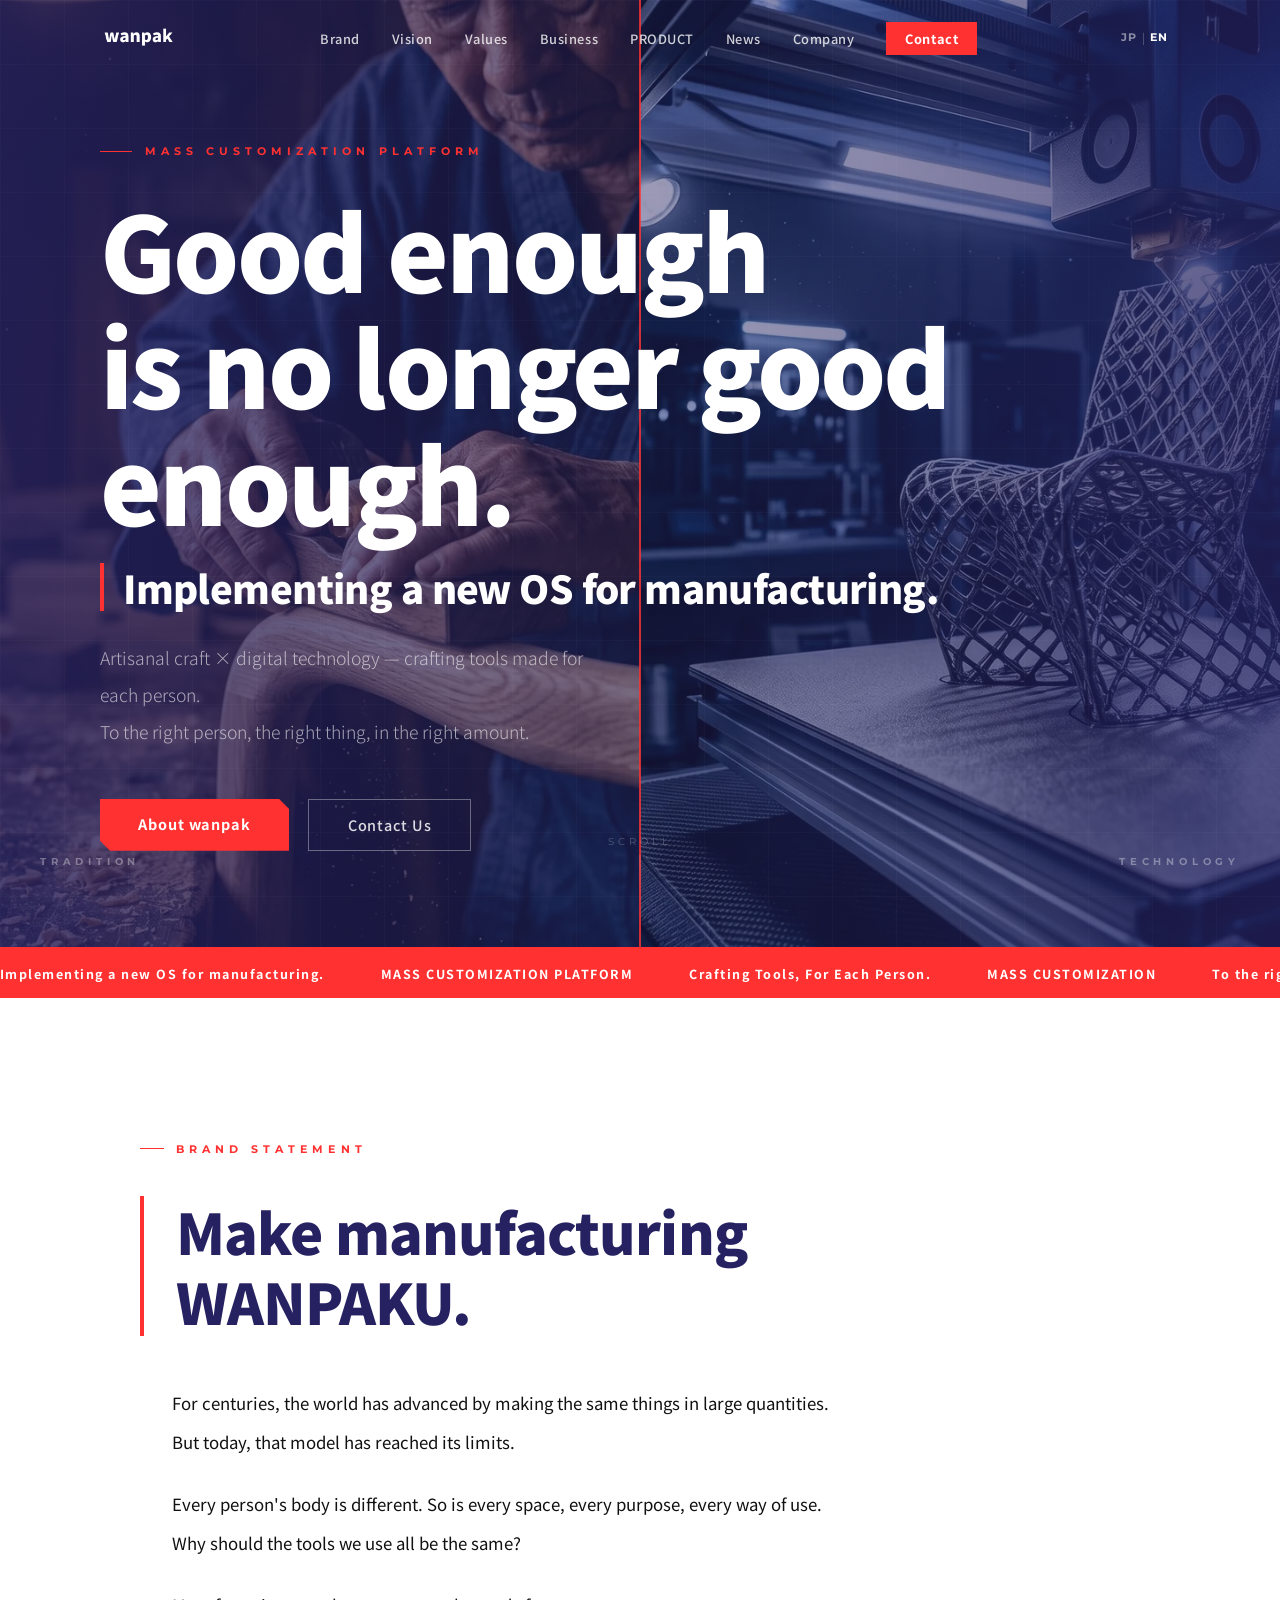
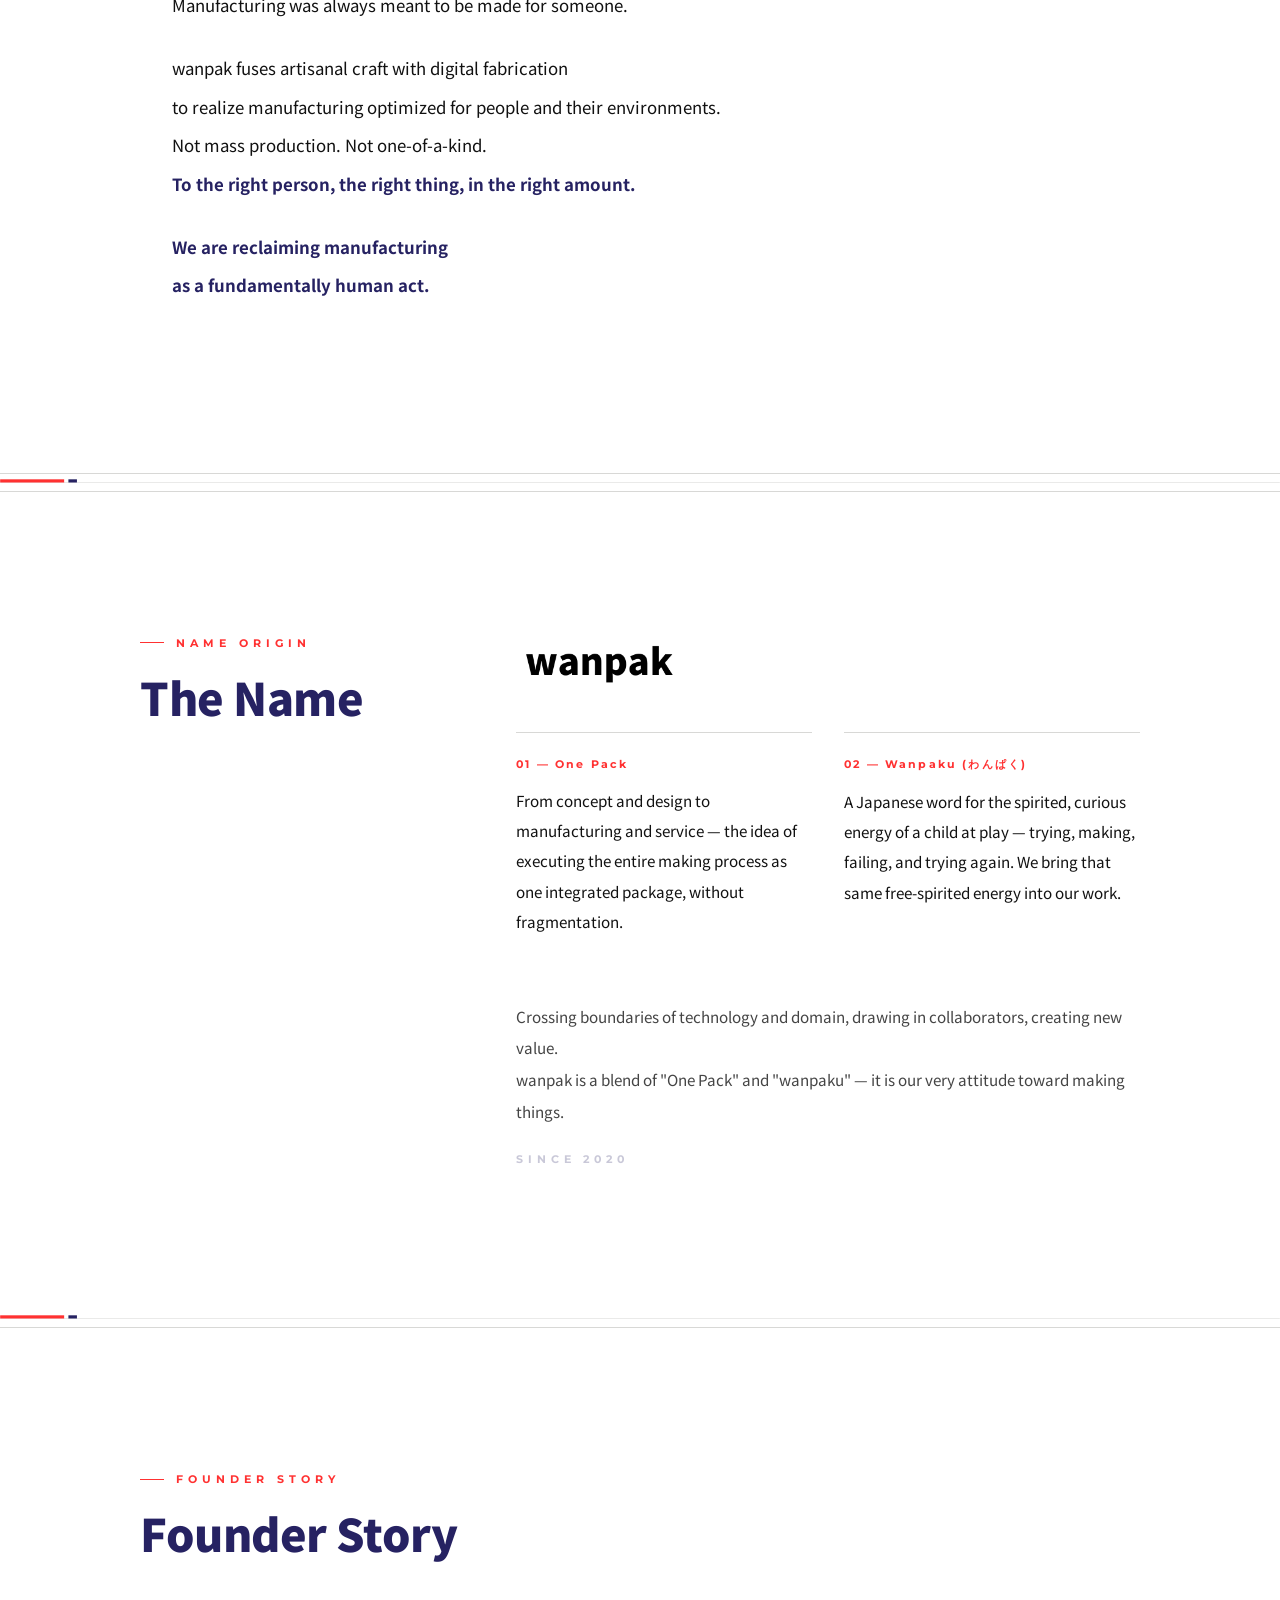
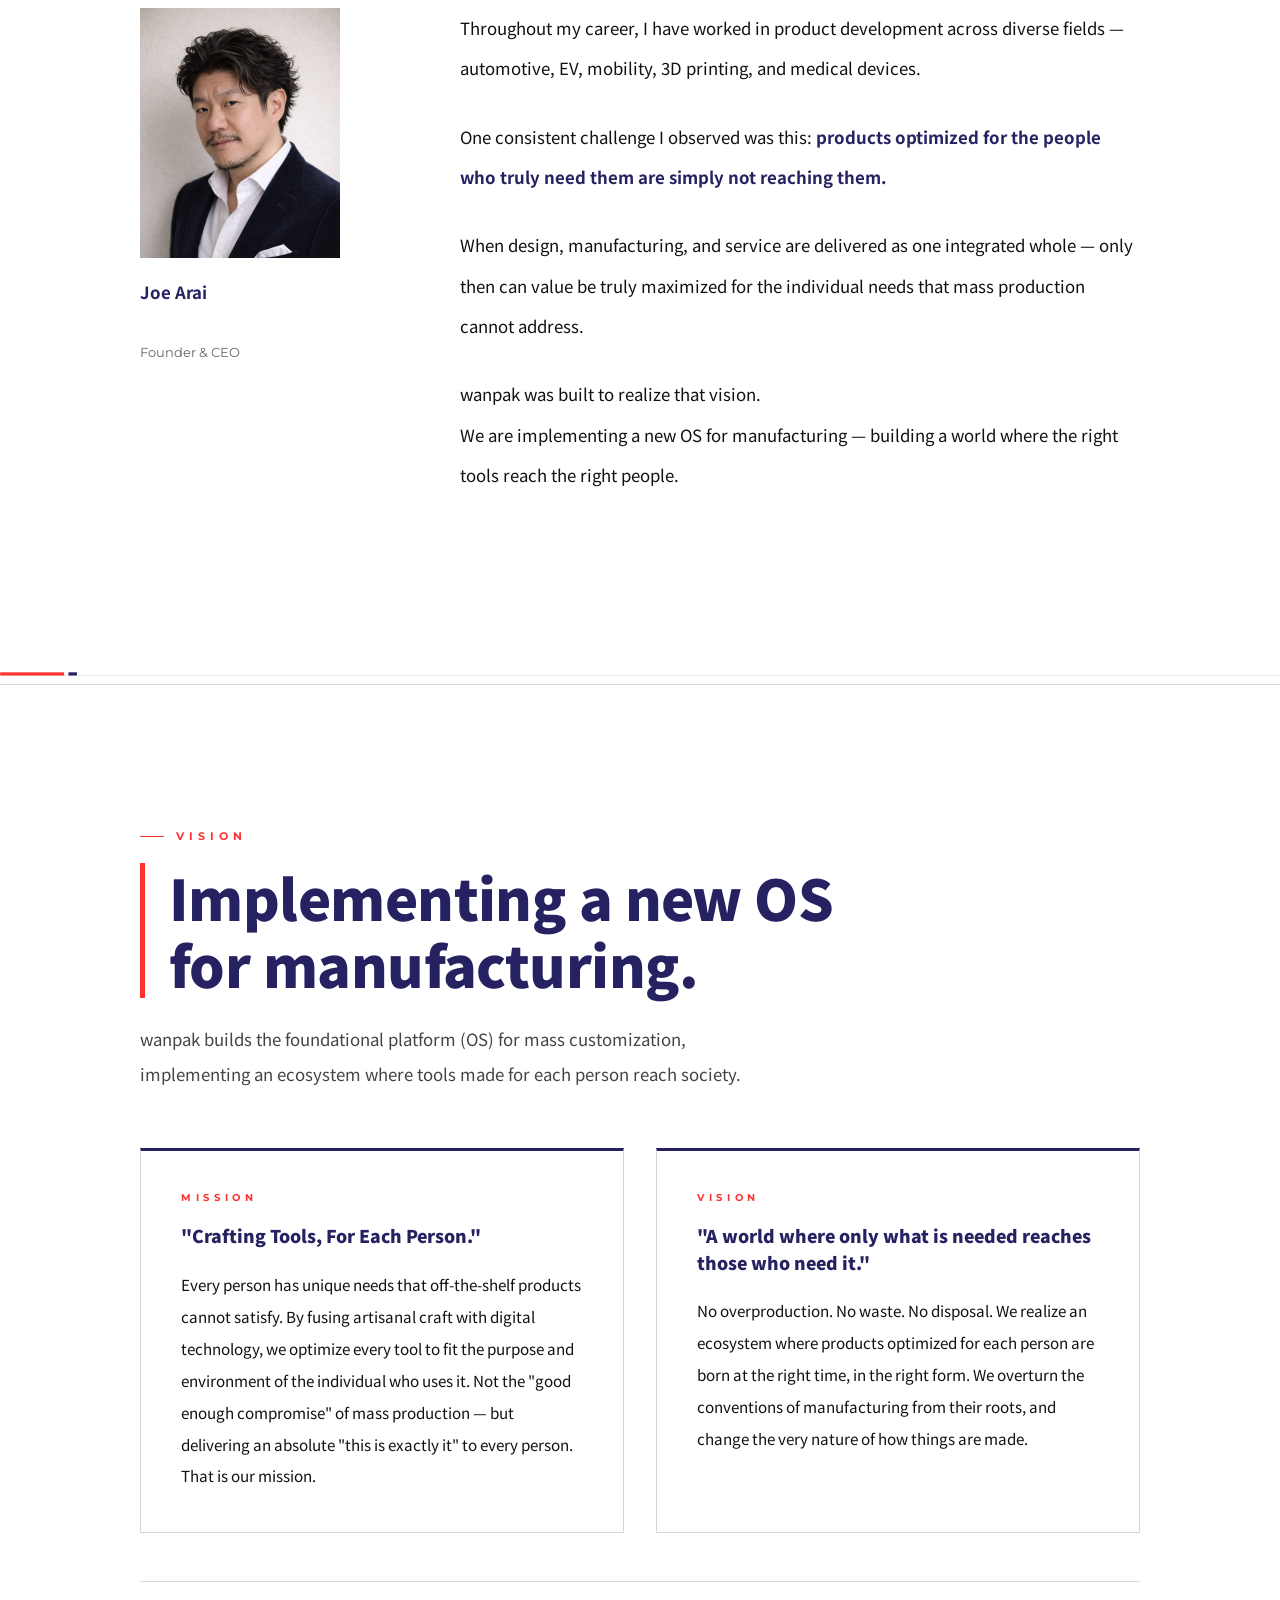
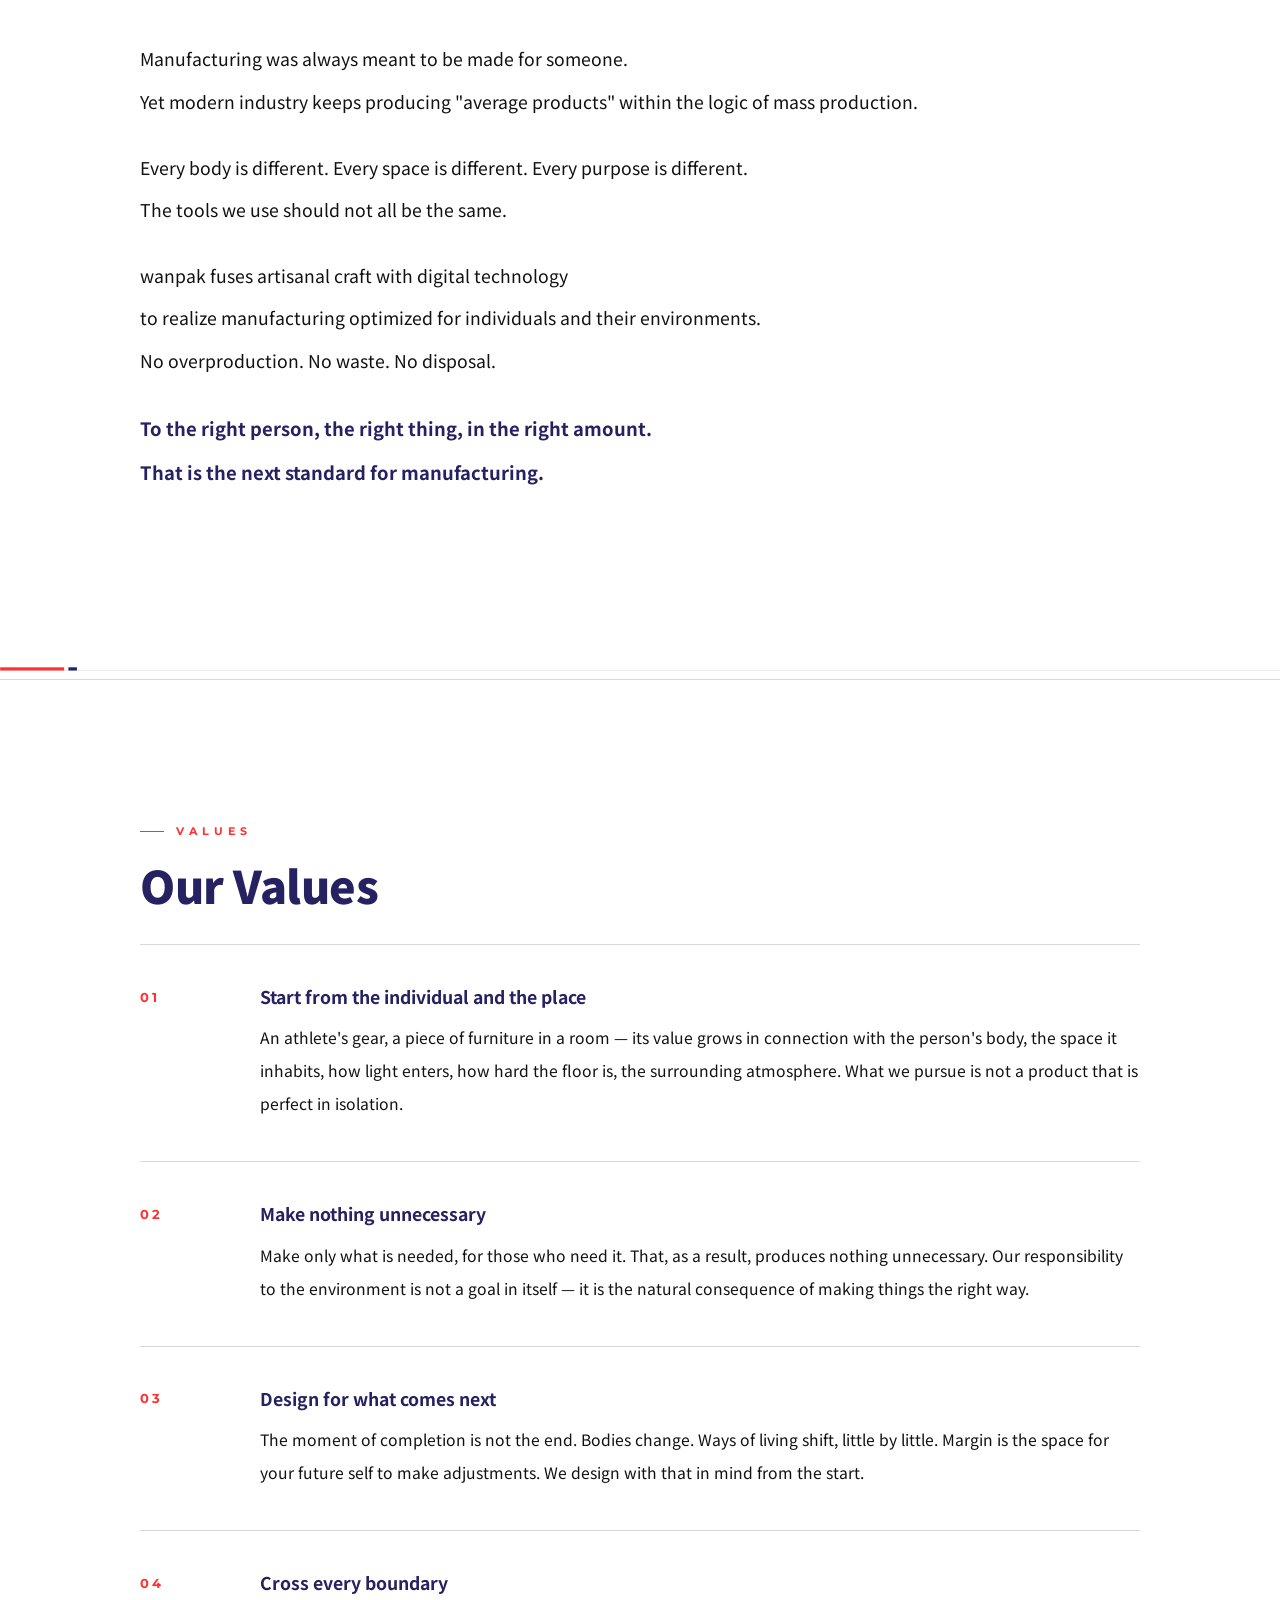
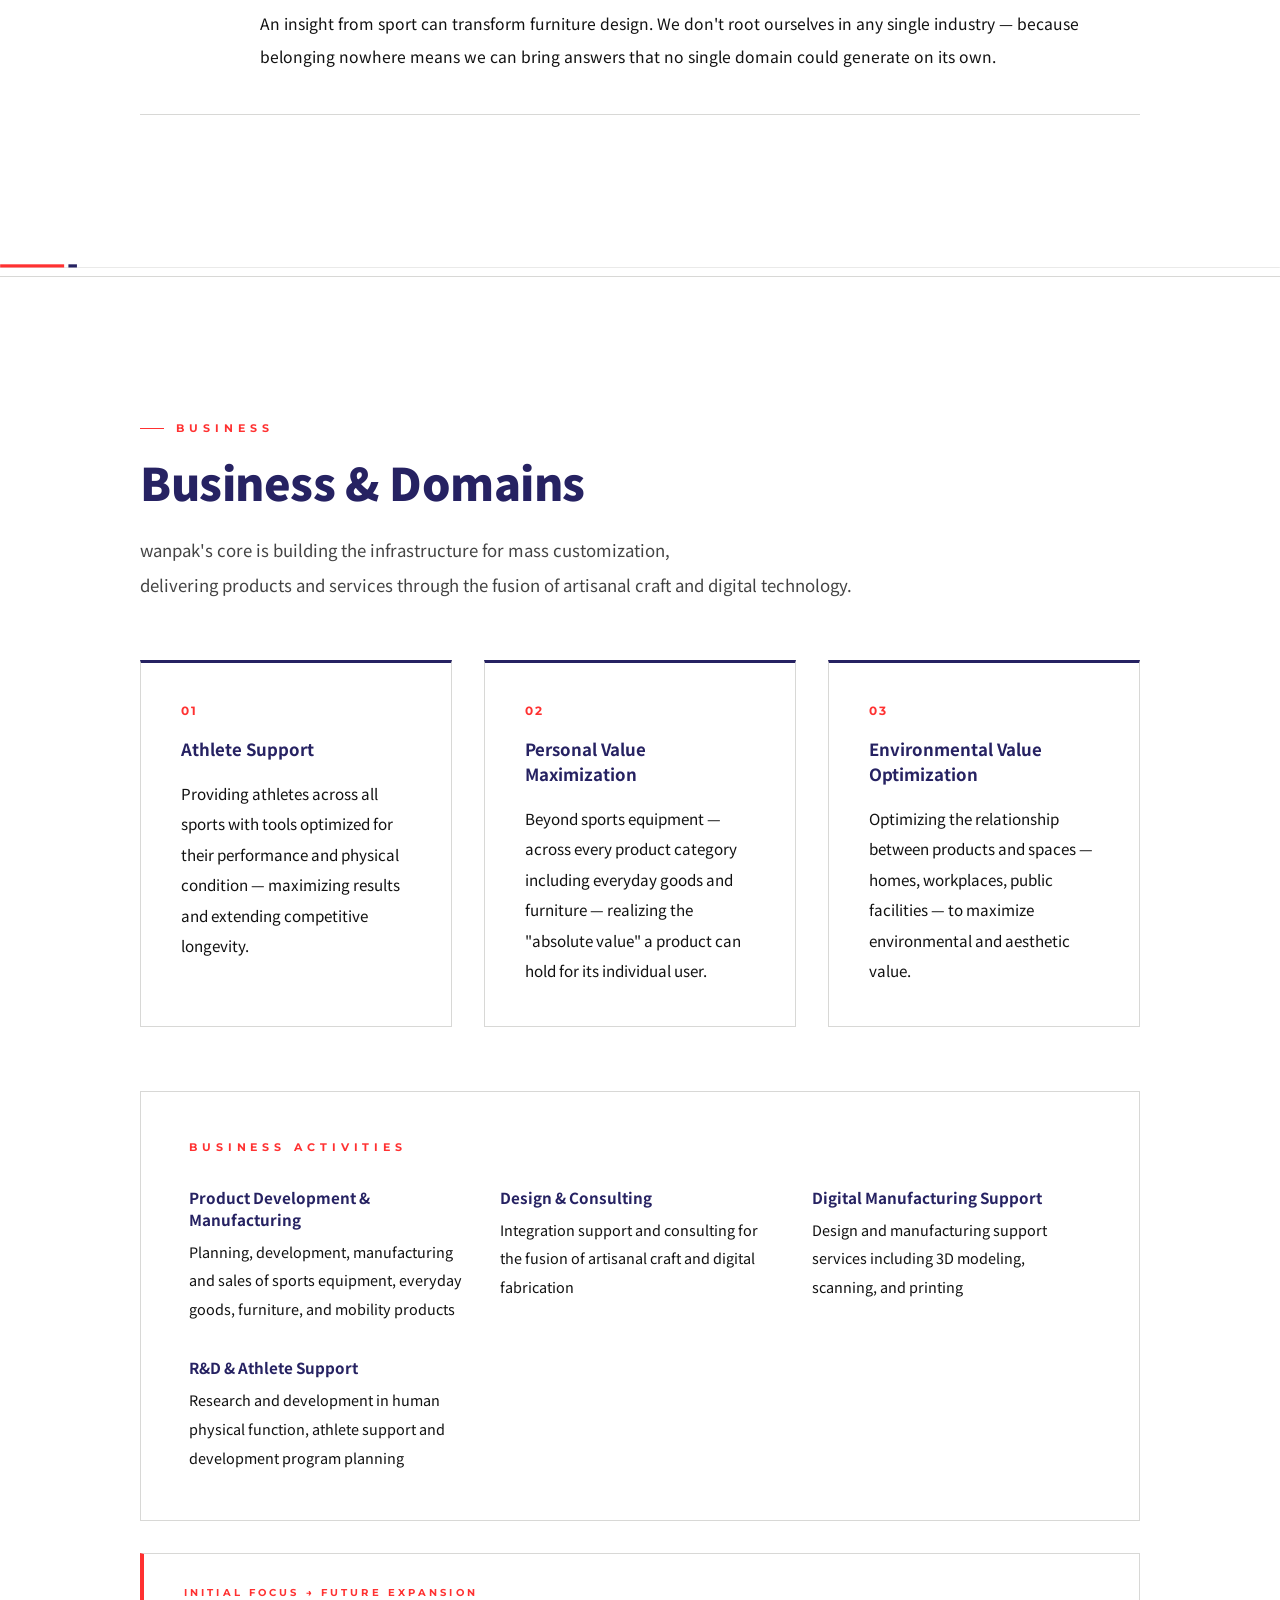
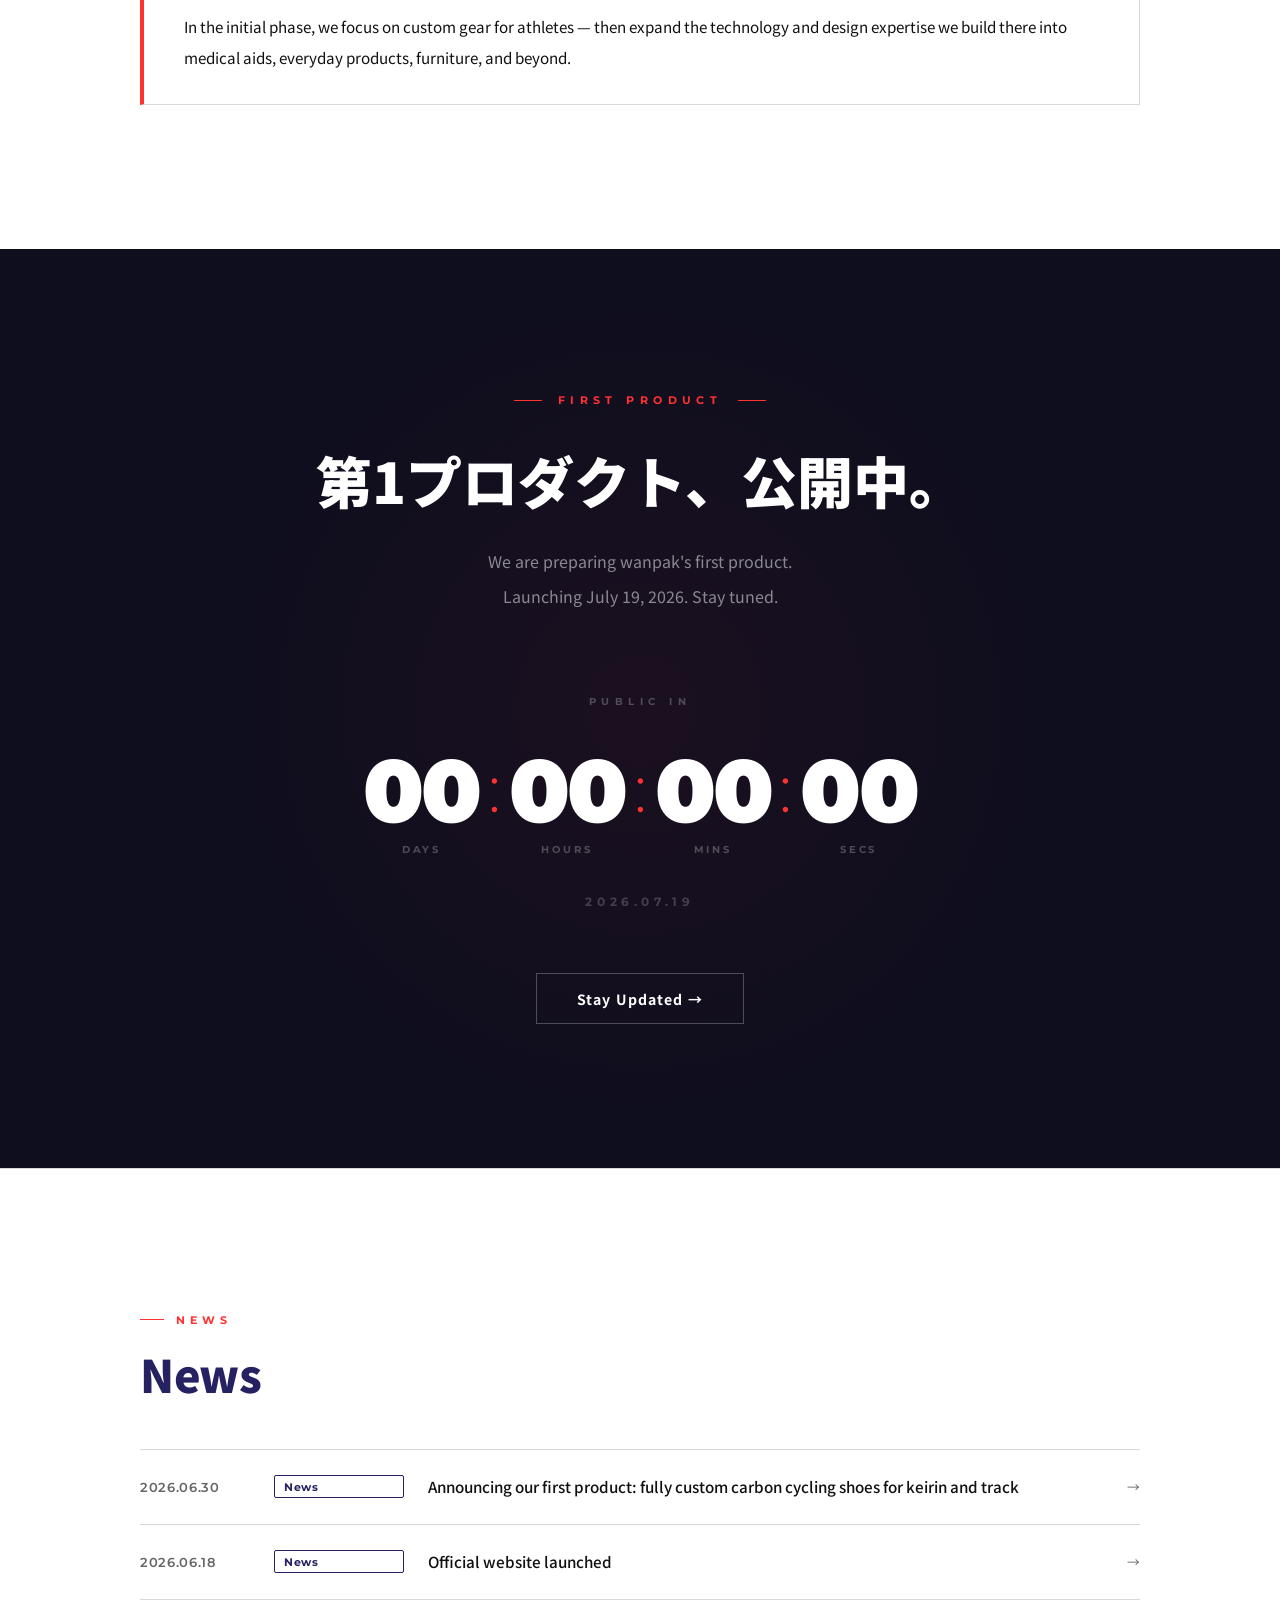
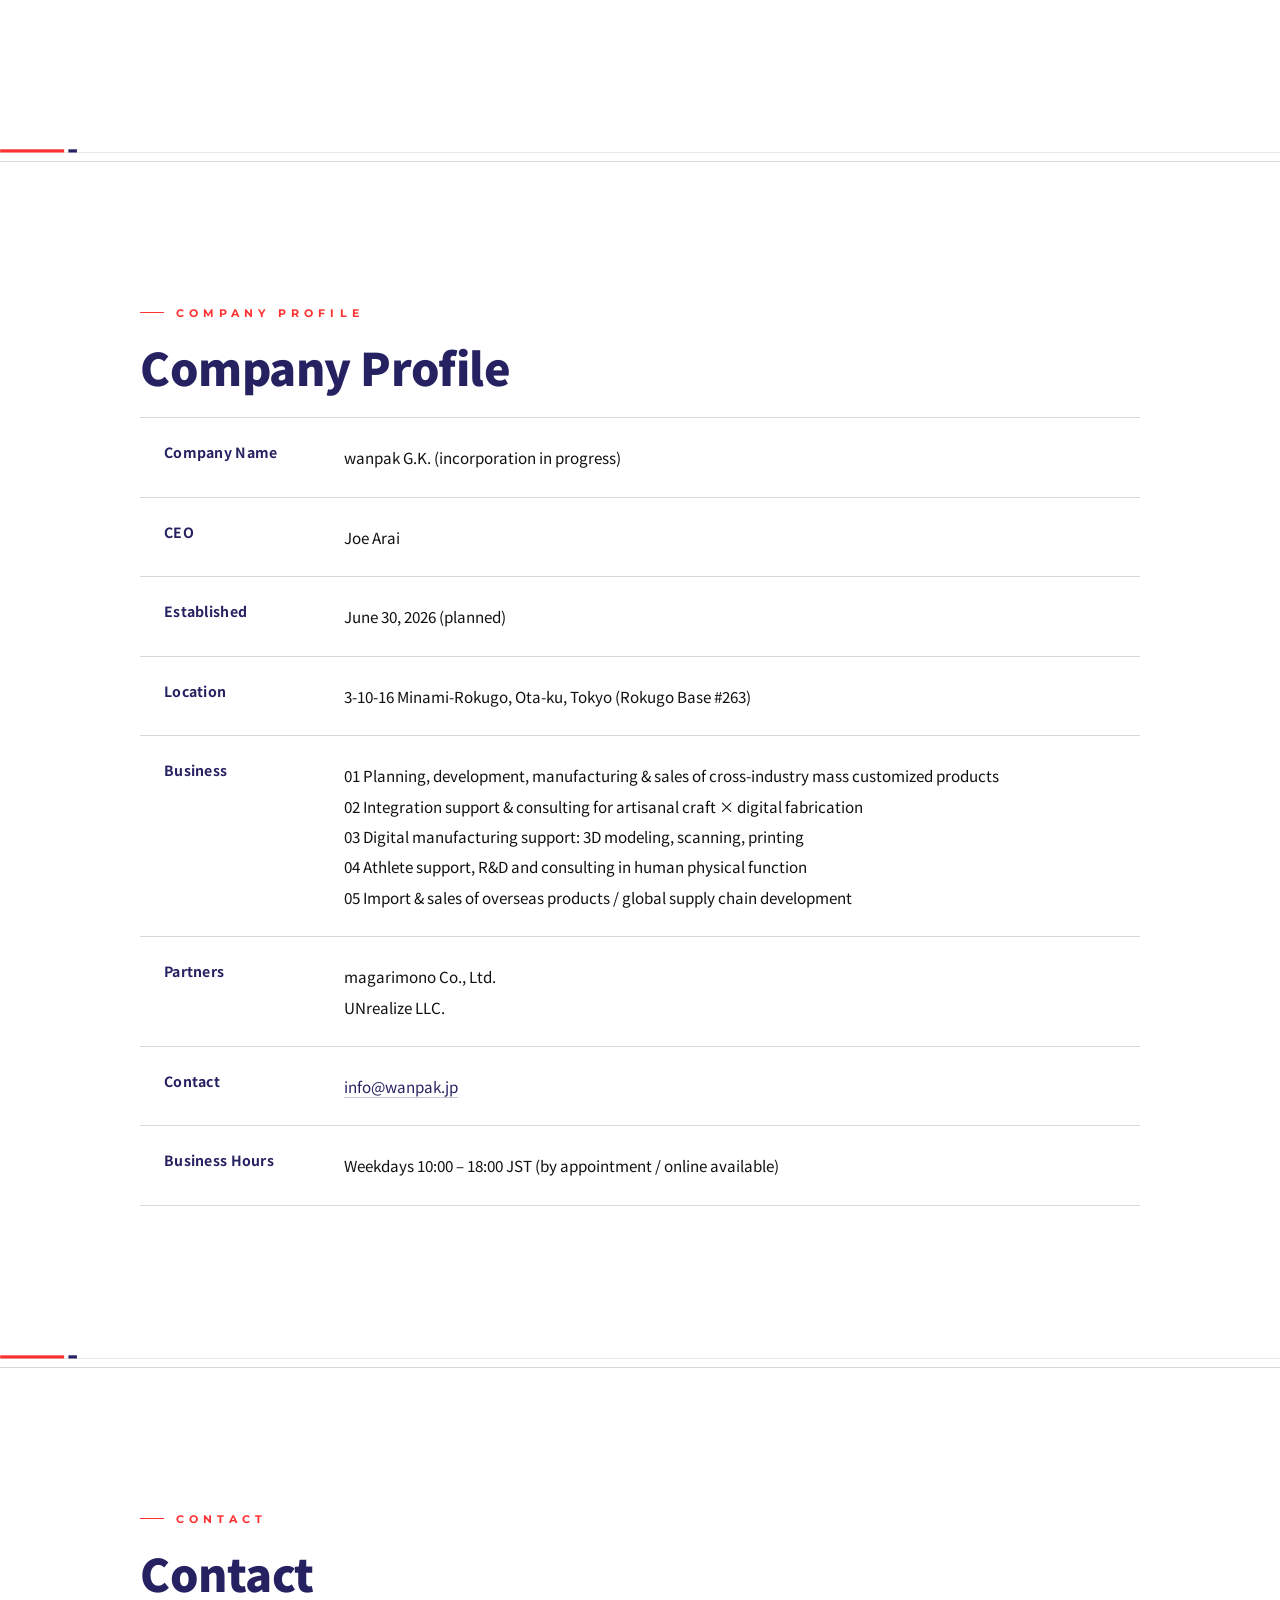
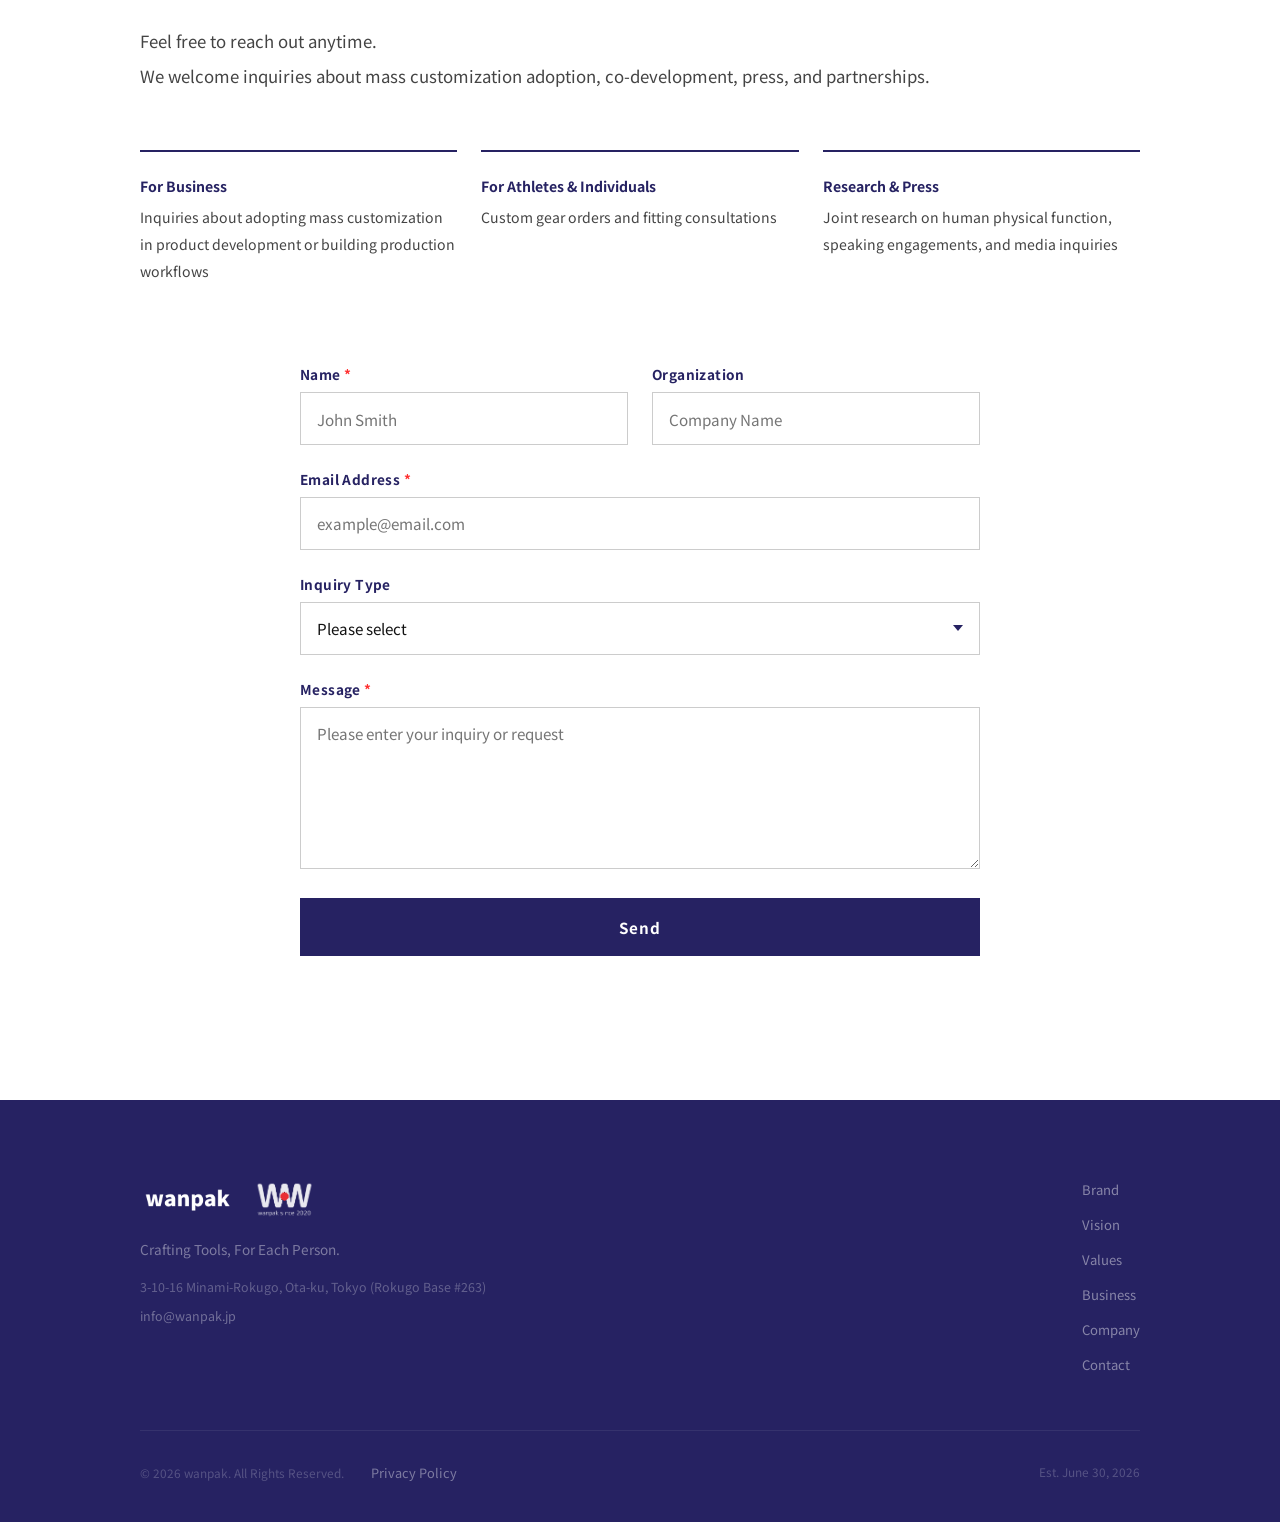
==== en/index.html @ 147a8af4 "noindex を index/en から再度除去（B案: 一時非表示で隠したままGoogleにクリーン版を再クロール・再キャッシュさせる / privacy・koukokuは維持） Co-Autho" ====
<!DOCTYPE html>
<html lang="en">
<head>
  <meta charset="UTF-8">
  <meta name="viewport" content="width=device-width, initial-scale=1.0">
  <title>wanpak | Crafting Tools, For Each Person.</title>
  <meta name="description" content="wanpak is a mass customization platform that creates tools made for each individual person. Artisanal craft × digital technology. Launching June 2026.">
  <link rel="canonical" href="https://wanpak.jp/en/">
  <link rel="alternate" hreflang="ja" href="https://wanpak.jp/">
  <link rel="alternate" hreflang="en" href="https://wanpak.jp/en/">
  <link rel="alternate" hreflang="x-default" href="https://wanpak.jp/">
  <meta property="og:title" content="wanpak | Crafting Tools, For Each Person.">
  <meta property="og:description" content="Good enough is no longer good enough. wanpak delivers tools optimized for each individual through mass customization.">
  <meta property="og:type" content="website">
  <meta property="og:url" content="https://wanpak.jp/en/">
  <meta property="og:image" content="https://wanpak.jp/hero_craftsman.png">
  <meta property="og:image:width" content="1200">
  <meta property="og:image:height" content="630">
  <meta name="twitter:card" content="summary_large_image">
  <meta name="twitter:image" content="https://wanpak.jp/hero_craftsman.png">
  <link rel="icon" type="image/png" href="../logo-icon.png">
  <link rel="preconnect" href="https://fonts.googleapis.com">
  <link rel="preconnect" href="https://fonts.gstatic.com" crossorigin>
  <link href="https://fonts.googleapis.com/css2?family=Noto+Sans+JP:wght@300;400;500;700;900&family=Montserrat:wght@300;400;600;700;900&display=swap" rel="stylesheet">
  <link rel="stylesheet" href="../style.css">
  <!-- Google tag (gtag.js) -->
  <script async src="https://www.googletagmanager.com/gtag/js?id=G-YX34YKVZKK"></script>
  <script>
    window.dataLayer = window.dataLayer || [];
    function gtag(){dataLayer.push(arguments);}
    gtag('js', new Date());
    gtag('config', 'G-YX34YKVZKK');
  </script>
</head>
<body>

  <!-- ===== NAVIGATION ===== -->
  <nav id="navbar">
    <div class="nav-container">
      <a href="#hero" class="logo">
        <img src="../logo-white.png" alt="wanpak" class="logo-img" onerror="this.style.display='none';this.nextElementSibling.style.display='inline'">
        <span class="logo-fallback">wanpak<span class="logo-dot"></span></span>
      </a>
      <ul class="nav-links" id="navLinks">
        <li><a href="#brand">Brand</a></li>
        <li><a href="#vision">Vision</a></li>
        <li><a href="#values">Values</a></li>
        <li><a href="#business">Business</a></li>
        <li><a href="#teaser">PRODUCT</a></li>
        <li><a href="#news">News</a></li>
        <li><a href="#company">Company</a></li>
        <li><a href="#contact" class="nav-cta">Contact</a></li>
      </ul>
      <div class="lang-switch">
        <a href="../index.html" class="lang-btn">JP</a>
        <span class="lang-sep">|</span>
        <span class="lang-btn lang-active">EN</span>
      </div>
      <button class="hamburger" id="hamburger" aria-label="Open menu">
        <span></span><span></span><span></span>
      </button>
    </div>
  </nav>

  <!-- ===== HERO ===== -->
  <section id="hero">
    <!-- Split image background -->
    <div class="hero-split">
      <div class="hero-panel hero-panel--left">
        <picture><source srcset="../hero_craftsman.webp" type="image/webp"><img src="../hero_craftsman.png" alt="Artisanal Craft" class="hero-panel-img" fetchpriority="high"></picture>
        <div class="hero-panel-overlay"></div>
        <span class="hero-panel-label">TRADITION</span>
      </div>
      <div class="hero-divider-line"></div>
      <div class="hero-panel hero-panel--right">
        <picture><source srcset="../hero_3dprint.webp" type="image/webp"><img src="../hero_3dprint.png" alt="Digital Technology" class="hero-panel-img" fetchpriority="high"></picture>
        <div class="hero-panel-overlay"></div>
        <span class="hero-panel-label">TECHNOLOGY</span>
      </div>
    </div>
    <div class="hero-grid-bg"></div>
    <div class="hero-content">
      <p class="hero-eyebrow">MASS CUSTOMIZATION PLATFORM</p>
      <h1 class="hero-title">
        Good enough<br>is no longer good enough.
      </h1>
      <p class="hero-os">Implementing a new OS for manufacturing.</p>
      <p class="hero-sub">
        Artisanal craft × digital technology — crafting tools made for each person.<br>
        To the right person, the right thing, in the right amount.
      </p>
      <div class="hero-actions">
        <a href="#brand" class="btn-red">About wanpak</a>
        <a href="#contact" class="btn-ghost">Contact Us</a>
      </div>
    </div>
    <div class="scroll-hint">
      <span>SCROLL</span>
      <div class="scroll-line"></div>
    </div>
  </section>

  <!-- ===== MARQUEE ===== -->
  <div class="marquee-bar">
    <div class="marquee-inner">
      <span>Implementing a new OS for manufacturing.</span>
      <span>MASS CUSTOMIZATION PLATFORM</span>
      <span>Crafting Tools, For Each Person.</span>
      <span>MASS CUSTOMIZATION</span>
      <span>To the right person, the right thing, in the right amount.</span>
      <span>MASS CUSTOMIZATION PLATFORM</span>
      <span>Implementing a new OS for manufacturing.</span>
      <span>MASS CUSTOMIZATION</span>
    </div>
  </div>

  <!-- ===== BRAND STATEMENT ===== -->
  <section id="brand" class="brand-statement">
    <div class="container">
      <div class="bs-wrap">
        <div class="bs-label">BRAND STATEMENT</div>
        <blockquote class="bs-quote">
          Make manufacturing<br>WANPAKU.
        </blockquote>
        <div class="bs-body">
          <p>
            For centuries, the world has advanced by making the same things in large quantities.<br>
            But today, that model has reached its limits.
          </p>
          <p>
            Every person's body is different. So is every space, every purpose, every way of use.<br>
            Why should the tools we use all be the same?
          </p>
          <p>
            Manufacturing was always meant to be made for someone.
          </p>
          <p>
            wanpak fuses artisanal craft with digital fabrication<br>
            to realize manufacturing optimized for people and their environments.<br>
            Not mass production. Not one-of-a-kind.<br>
            <strong>To the right person, the right thing, in the right amount.</strong>
          </p>
          <p class="bs-closing">
            We are reclaiming manufacturing<br>
            as a fundamentally human act.
          </p>
        </div>
      </div>
    </div>
  </section>
  <img src="../divider.svg" class="section-divider" aria-hidden="true">

  <!-- ===== NAME ORIGIN ===== -->
  <section id="name-origin" class="name-section">
    <div class="container">
      <div class="name-wrap">
        <div class="name-left">
          <div class="section-label">NAME ORIGIN</div>
          <h2 class="section-title">The Name</h2>
        </div>
        <div class="name-right reveal">
          <div class="name-logo-wrap">
            <img src="../logo-text.png" alt="wanpak" class="name-logo-img"
              onerror="this.style.display='none';this.nextElementSibling.style.display='block'">
            <span class="name-logo-fallback">wanpak</span>
          </div>
          <div class="name-meanings">
            <div class="name-meaning">
              <div class="name-meaning-tag">01 — One Pack</div>
              <p>From concept and design to manufacturing and service — the idea of executing the entire making process as one integrated package, without fragmentation.</p>
            </div>
            <div class="name-meaning">
              <div class="name-meaning-tag">02 — Wanpaku (わんぱく)</div>
              <p>A Japanese word for the spirited, curious energy of a child at play — trying, making, failing, and trying again. We bring that same free-spirited energy into our work.</p>
            </div>
          </div>
          <p class="name-closing">
            Crossing boundaries of technology and domain, drawing in collaborators, creating new value.<br>
            wanpak is a blend of "One Pack" and "wanpaku" — it is our very attitude toward making things.
          </p>
          <div class="name-since">SINCE 2020</div>
        </div>
      </div>
    </div>
  </section>
  <img src="../divider.svg" class="section-divider" aria-hidden="true">

  <!-- ===== FOUNDER STORY ===== -->
  <section id="greeting" class="greeting-section">
    <div class="container">
      <div class="section-label">FOUNDER STORY</div>
      <h2 class="section-title">Founder Story</h2>
      <div class="greeting-wrap">
        <div class="greeting-portrait reveal">
          <div class="portrait-box">
            <picture><source srcset="../ceo-portrait.webp" type="image/webp"><img src="../ceo-portrait.png" alt="Joe Arai" class="portrait-img" loading="lazy"></picture>
          </div>
          <div class="portrait-caption">
            <strong>Joe Arai</strong><br>
            <span>Founder & CEO</span>
          </div>
        </div>
        <div class="greeting-text reveal">
          <p>
            Throughout my career, I have worked in product development across diverse fields —
            automotive, EV, mobility, 3D printing, and medical devices.
          </p>
          <p>
            One consistent challenge I observed was this: <strong>products optimized for the people who truly need them are simply not reaching them.</strong>
          </p>
          <p>
            When design, manufacturing, and service are delivered as one integrated whole —
            only then can value be truly maximized for the individual needs that mass production cannot address.
          </p>
          <p>
            wanpak was built to realize that vision.<br>
            We are implementing a new OS for manufacturing — building a world where the right tools reach the right people.
          </p>
        </div>
      </div>
    </div>
  </section>
  <img src="../divider.svg" class="section-divider" aria-hidden="true">

  <!-- ===== VISION ===== -->
  <section id="vision" class="vision-section">
    <div class="container">
      <div class="section-label">VISION</div>
      <h2 class="section-title vision-os-title">Implementing a new OS<br>for manufacturing.</h2>
      <p class="section-desc">
        wanpak builds the foundational platform (OS) for mass customization,<br>
        implementing an ecosystem where tools made for each person reach society.
      </p>

      <div class="mv-blocks">
        <div class="mv-block reveal">
          <div class="mv-tag">MISSION</div>
          <h3 class="mv-headline">"Crafting Tools, For Each Person."</h3>
          <p class="mv-body">
            Every person has unique needs that off-the-shelf products cannot satisfy.
            By fusing artisanal craft with digital technology, we optimize every tool to fit the purpose and environment of the individual who uses it.
            Not the "good enough compromise" of mass production — but delivering an absolute "this is exactly it" to every person. That is our mission.
          </p>
        </div>
        <div class="mv-block reveal">
          <div class="mv-tag">VISION</div>
          <h3 class="mv-headline">"A world where only what is needed reaches those who need it."</h3>
          <p class="mv-body">
            No overproduction. No waste. No disposal. We realize an ecosystem where products optimized for each person are born at the right time, in the right form.
            We overturn the conventions of manufacturing from their roots, and change the very nature of how things are made.
          </p>
        </div>
      </div>

      <div class="vision-manifesto reveal">
        <p>
          Manufacturing was always meant to be made for someone.<br>
          Yet modern industry keeps producing "average products" within the logic of mass production.
        </p>
        <p>
          Every body is different. Every space is different. Every purpose is different.<br>
          The tools we use should not all be the same.
        </p>
        <p>
          wanpak fuses artisanal craft with digital technology<br>
          to realize manufacturing optimized for individuals and their environments.<br>
          No overproduction. No waste. No disposal.
        </p>
        <p class="manifesto-close">
          To the right person, the right thing, in the right amount.<br>
          That is the next standard for manufacturing.
        </p>
      </div>
    </div>
  </section>
  <img src="../divider.svg" class="section-divider" aria-hidden="true">

  <!-- ===== CORE VALUES ===== -->
  <section id="values" class="values-section">
    <div class="container">
      <div class="section-label">VALUES</div>
      <h2 class="section-title">Our Values</h2>
      <div class="values-list">
        <div class="value-item reveal">
          <div class="value-num">01</div>
          <div class="value-body">
            <h3>Start from the individual and the place</h3>
            <p>An athlete's gear, a piece of furniture in a room — its value grows in connection with the person's body, the space it inhabits, how light enters, how hard the floor is, the surrounding atmosphere. What we pursue is not a product that is perfect in isolation.</p>
          </div>
        </div>
        <div class="value-item reveal">
          <div class="value-num">02</div>
          <div class="value-body">
            <h3>Make nothing unnecessary</h3>
            <p>Make only what is needed, for those who need it. That, as a result, produces nothing unnecessary. Our responsibility to the environment is not a goal in itself — it is the natural consequence of making things the right way.</p>
          </div>
        </div>
        <div class="value-item reveal">
          <div class="value-num">03</div>
          <div class="value-body">
            <h3>Design for what comes next</h3>
            <p>The moment of completion is not the end. Bodies change. Ways of living shift, little by little. Margin is the space for your future self to make adjustments. We design with that in mind from the start.</p>
          </div>
        </div>
        <div class="value-item reveal">
          <div class="value-num">04</div>
          <div class="value-body">
            <h3>Cross every boundary</h3>
            <p>An insight from sport can transform furniture design. We don't root ourselves in any single industry — because belonging nowhere means we can bring answers that no single domain could generate on its own.</p>
          </div>
        </div>
      </div>
    </div>
  </section>
  <img src="../divider.svg" class="section-divider" aria-hidden="true">

  <!-- ===== BUSINESS ===== -->
  <section id="business" class="business-section">
    <div class="container">
      <div class="section-label">BUSINESS</div>
      <h2 class="section-title">Business &amp; Domains</h2>
      <p class="section-desc">
        wanpak's core is building the infrastructure for mass customization,<br>
        delivering products and services through the fusion of artisanal craft and digital technology.
      </p>

      <div class="biz-domains">
        <div class="biz-domain reveal">
          <div class="biz-domain-num">01</div>
          <h3>Athlete Support</h3>
          <p>Providing athletes across all sports with tools optimized for their performance and physical condition — maximizing results and extending competitive longevity.</p>
        </div>
        <div class="biz-domain reveal">
          <div class="biz-domain-num">02</div>
          <h3>Personal Value Maximization</h3>
          <p>Beyond sports equipment — across every product category including everyday goods and furniture — realizing the "absolute value" a product can hold for its individual user.</p>
        </div>
        <div class="biz-domain reveal">
          <div class="biz-domain-num">03</div>
          <h3>Environmental Value Optimization</h3>
          <p>Optimizing the relationship between products and spaces — homes, workplaces, public facilities — to maximize environmental and aesthetic value.</p>
        </div>
      </div>

      <div class="biz-activities reveal">
        <div class="biz-act-title">BUSINESS ACTIVITIES</div>
        <div class="biz-act-grid">
          <div class="biz-act-item">
            <h4>Product Development &amp; Manufacturing</h4>
            <p>Planning, development, manufacturing and sales of sports equipment, everyday goods, furniture, and mobility products</p>
          </div>
          <div class="biz-act-item">
            <h4>Design &amp; Consulting</h4>
            <p>Integration support and consulting for the fusion of artisanal craft and digital fabrication</p>
          </div>
          <div class="biz-act-item">
            <h4>Digital Manufacturing Support</h4>
            <p>Design and manufacturing support services including 3D modeling, scanning, and printing</p>
          </div>
          <div class="biz-act-item">
            <h4>R&amp;D &amp; Athlete Support</h4>
            <p>Research and development in human physical function, athlete support and development program planning</p>
          </div>
        </div>
      </div>

      <div class="biz-future reveal">
        <div class="biz-future-label">INITIAL FOCUS → FUTURE EXPANSION</div>
        <p>In the initial phase, we focus on custom gear for athletes — then expand the technology and design expertise we build there into medical aids, everyday products, furniture, and beyond.</p>
      </div>
    </div>
  </section>

  <!-- ===== FIRST PRODUCT TEASER ===== -->
  <section id="teaser">
    <div class="teaser-inner">
      <div class="teaser-eyebrow">FIRST PRODUCT</div>
      <h2 class="teaser-title">1st Product, coming soon.</h2>
      <p class="teaser-desc">
        We are preparing wanpak's first product.<br>
        Launching July 19, 2026. Stay tuned.
      </p>
      <div class="cd-wrap">
        <div class="cd-label-top">PUBLIC IN</div>
        <div class="countdown" id="countdown">
          <div class="cd-block">
            <span class="cd-num" id="cd-days">--</span>
            <span class="cd-unit">DAYS</span>
          </div>
          <div class="cd-colon">:</div>
          <div class="cd-block">
            <span class="cd-num" id="cd-hours">--</span>
            <span class="cd-unit">HOURS</span>
          </div>
          <div class="cd-colon">:</div>
          <div class="cd-block">
            <span class="cd-num" id="cd-mins">--</span>
            <span class="cd-unit">MINS</span>
          </div>
          <div class="cd-colon">:</div>
          <div class="cd-block">
            <span class="cd-num" id="cd-secs">--</span>
            <span class="cd-unit">SECS</span>
          </div>
        </div>
        <div class="cd-date">2026.07.19</div>
      </div>
      <button id="btn-subscribe" class="btn-teaser" type="button"
              data-open-text="Stay Updated →"
              data-close-text="Close ×"
              data-error-text="Please enter a valid email address">Stay Updated →</button>

      <!-- ===== INLINE SUBSCRIBE FORM ===== -->
      <div id="subscribe-form-wrap" class="subscribe-form-wrap" aria-hidden="true">
        <form id="subscribe-form" class="subscribe-form" novalidate>
          <div class="sf-group">
            <label for="sf-email">Email Address <span class="sf-req">*</span></label>
            <input type="email" id="sf-email" name="email" required
                   placeholder="example@email.com" autocomplete="email">
            <span class="sf-error" id="sf-email-error">Please enter a valid email address</span>
          </div>
          <div class="sf-row">
            <div class="sf-group">
              <label for="sf-name">Name <span class="sf-opt">optional</span></label>
              <input type="text" id="sf-name" name="name" placeholder="John Smith" autocomplete="name">
            </div>
            <div class="sf-group">
              <label for="sf-affil">Affiliation / Role <span class="sf-opt">optional</span></label>
              <input type="text" id="sf-affil" name="affiliation"
                     placeholder="e.g. Athlete, Industry, Media, etc.">
            </div>
          </div>
          <p class="sf-note">Your email will only be used to send you wanpak updates.</p>
          <div class="sf-actions">
            <button type="submit" class="btn-sf-submit">Subscribe</button>
            <button type="button" id="btn-subscribe-close" class="btn-sf-cancel">Cancel</button>
          </div>
        </form>
        <div id="subscribe-success" class="subscribe-success" hidden>
          <p>Thank you for subscribing.<br>We'll keep you updated.</p>
        </div>
      </div>

    </div>
  </section>

  <!-- ===== NEWS ===== -->
  <section id="news" class="news-section">
    <div class="container">
      <div class="section-label">NEWS</div>
      <h2 class="section-title">News</h2>

      <div class="news-list">
        <!-- News item template (copy this format when adding new items)
        <button class="news-item reveal" data-modal="news-XX">
          <time class="news-date">2026.06.30</time>
          <span class="news-tag">Press Release</span>
          <h3 class="news-title">Title goes here</h3>
          <span class="news-arrow">→</span>
        </button>
        -->
        <button class="news-item reveal" data-modal="news-02">
          <time class="news-date">2026.06.30</time>
          <span class="news-tag">News</span>
          <h3 class="news-title">Announcing our first product: fully custom carbon cycling shoes for keirin and track</h3>
          <span class="news-arrow">→</span>
        </button>
        <button class="news-item reveal" data-modal="news-01">
          <time class="news-date">2026.06.18</time>
          <span class="news-tag">News</span>
          <h3 class="news-title">Official website launched</h3>
          <span class="news-arrow">→</span>
        </button>
      </div>
    </div>
  </section>
  <img src="../divider.svg" class="section-divider" aria-hidden="true">

  <!-- ===== COMPANY PROFILE ===== -->
  <section id="company" class="company-section">
    <div class="container">
      <div class="section-label">COMPANY PROFILE</div>
      <h2 class="section-title">Company Profile</h2>
      <div class="company-wrap">
        <table class="company-table">
          <tbody>
            <tr>
              <th>Company Name</th>
              <td>wanpak G.K. (incorporation in progress)</td>
            </tr>
            <tr>
              <th>CEO</th>
              <td>Joe Arai</td>
            </tr>
            <tr>
              <th>Established</th>
              <td>June 30, 2026 (planned)</td>
            </tr>
            <tr>
              <th>Location</th>
              <td>3-10-16 Minami-Rokugo, Ota-ku, Tokyo (Rokugo Base #263)</td>
            </tr>
            <tr>
              <th>Business</th>
              <td>
                01 Planning, development, manufacturing &amp; sales of cross-industry mass customized products<br>
                02 Integration support &amp; consulting for artisanal craft × digital fabrication<br>
                03 Digital manufacturing support: 3D modeling, scanning, printing<br>
                04 Athlete support, R&amp;D and consulting in human physical function<br>
                05 Import &amp; sales of overseas products / global supply chain development
              </td>
            </tr>
            <tr>
              <th>Partners</th>
              <td>
                magarimono Co., Ltd.<br>
                UNrealize LLC.
              </td>
            </tr>
            <tr>
              <th>Contact</th>
              <td><a href="mailto:info@wanpak.jp">info@wanpak.jp</a></td>
            </tr>
            <tr>
              <th>Business Hours</th>
              <td>Weekdays 10:00 – 18:00 JST (by appointment / online available)</td>
            </tr>
          </tbody>
        </table>
      </div>
    </div>
  </section>
  <img src="../divider.svg" class="section-divider" aria-hidden="true">

  <!-- ===== CONTACT ===== -->
  <section id="contact" class="contact-section">
    <div class="container">
      <div class="section-label">CONTACT</div>
      <h2 class="section-title">Contact</h2>
      <p class="section-desc">
        Feel free to reach out anytime.<br>
        We welcome inquiries about mass customization adoption, co-development, press, and partnerships.
      </p>

      <div class="contact-menu reveal">
        <div class="contact-menu-item">
          <div class="contact-menu-title">For Business</div>
          <p>Inquiries about adopting mass customization in product development or building production workflows</p>
        </div>
        <div class="contact-menu-item">
          <div class="contact-menu-title">For Athletes &amp; Individuals</div>
          <p>Custom gear orders and fitting consultations</p>
        </div>
        <div class="contact-menu-item">
          <div class="contact-menu-title">Research &amp; Press</div>
          <p>Joint research on human physical function, speaking engagements, and media inquiries</p>
        </div>
      </div>

      <form class="contact-form" name="contact-en" method="POST" netlify netlify-honeypot="bot-field">
        <input type="hidden" name="form-name" value="contact-en">
        <p class="visually-hidden"><label>Bot field: <input name="bot-field"></label></p>
        <div class="form-row">
          <div class="form-group">
            <label for="name">Name <span class="req">*</span></label>
            <input type="text" id="name" name="name" required placeholder="John Smith">
          </div>
          <div class="form-group">
            <label for="org">Organization</label>
            <input type="text" id="org" name="organization" placeholder="Company Name">
          </div>
        </div>
        <div class="form-group">
          <label for="email">Email Address <span class="req">*</span></label>
          <input type="email" id="email" name="email" required placeholder="example@email.com">
        </div>
        <div class="form-group">
          <label for="inquiry">Inquiry Type</label>
          <select id="inquiry" name="inquiry">
            <option value="">Please select</option>
            <option value="product">About the product (request updates)</option>
            <option value="biz">Business solution inquiry</option>
            <option value="athlete">Athlete / individual inquiry</option>
            <option value="partnership">Partnership</option>
            <option value="press">Press / media</option>
            <option value="investment">Investment / capital alliance</option>
            <option value="other">Other</option>
          </select>
        </div>
        <div class="form-group">
          <label for="message">Message <span class="req">*</span></label>
          <textarea id="message" name="message" required placeholder="Please enter your inquiry or request" rows="6"></textarea>
        </div>
        <button type="submit" class="btn-submit">Send</button>
      </form>
    </div>
  </section>

  <!-- ===== NEWS MODAL ===== -->
  <div id="news-modal" class="news-modal" aria-hidden="true" role="dialog" aria-modal="true">
    <div class="news-modal-overlay"></div>
    <div class="news-modal-inner">
      <button class="news-modal-close" aria-label="Close">×</button>
      <div class="news-modal-content"></div>
    </div>
  </div>

  <!-- ===== NEWS ARTICLE TEMPLATES ===== -->
  <template id="news-02">
    <div class="nmt-tag">News</div>
    <time class="nmt-date">June 30, 2026</time>
    <h2 class="nmt-title">Announcing our first product: fully custom carbon cycling shoes for keirin and track</h2>
    <div class="nmt-body">
      <p>wanpak is proud to announce the development of its first product: <strong>fully custom carbon cycling shoes for keirin and track competition.</strong></p>
      <p>We are building shoes that are not adjusted to fit you — they are designed from the ground up around you. Using precise measurements of your foot and a range of individual data, we tailor both fit and stiffness feel for each individual athlete. Your body's measurements determine everything about your shoes.</p>
      <p>The fusion of deep craftsmanship knowledge and digital fabrication technology allows us to deliver the performance that Japan's top athletes demand on the competition floor.</p>
      <p><strong>Timeline</strong><br>Beginning in 2027, we will provide prototype shoes to top keirin and track athletes for evaluation. Full-scale production and orders are scheduled to begin in 2028.</p>
      <p>To receive updates, please subscribe via the "Stay Updated" button on this page.</p>
    </div>
  </template>

  <template id="news-01">
    <div class="nmt-tag">News</div>
    <time class="nmt-date">June 18, 2026</time>
    <h2 class="nmt-title">Official website launched</h2>
    <div class="nmt-body">
      <p>wanpak (pre-incorporation) has officially launched its website at <strong>wanpak.jp</strong>.</p>
      <p>With the mission to "create a world without off-the-shelf limitations," wanpak delivers mass customization for every individual — combining artisanal craft with digital technology to create tools perfectly optimized for each person's body, purpose, and environment.</p>
      <p>We are currently developing our first product, with full details to be announced at our official company launch on June 30, 2026.</p>
      <p>To receive updates, please subscribe via the "Stay Updated" button on this page. We look forward to staying in touch.</p>
    </div>
  </template>

  <!-- ===== FOOTER ===== -->
  <footer>
    <div class="container">
      <div class="footer-top">
        <div class="footer-brand">
          <div class="footer-logo-row">
            <img src="../logo-white.png" alt="wanpak" class="footer-logo-text">
            <img src="../logo-icon-white.png" alt="wanpak icon" class="footer-logo-icon">
          </div>
          <p class="footer-tagline">Crafting Tools, For Each Person.</p>
          <p class="footer-address">3-10-16 Minami-Rokugo, Ota-ku, Tokyo (Rokugo Base #263)</p>
          <a href="mailto:info@wanpak.jp" class="footer-mail">info@wanpak.jp</a>
        </div>
        <nav class="footer-nav">
          <a href="#brand">Brand</a>
          <a href="#vision">Vision</a>
          <a href="#values">Values</a>
          <a href="#business">Business</a>
          <a href="#company">Company</a>
          <a href="#contact">Contact</a>
        </nav>
      </div>
      <div class="footer-bottom">
        <p>© 2026 wanpak. All Rights Reserved. <a href="../privacy.html" style="color:rgba(255,255,255,0.4);margin-left:1.5rem;font-size:0.8rem;">Privacy Policy</a></p>
        <p>Est. June 30, 2026</p>
      </div>
    </div>
  </footer>

  <script src="../script.js"></script>
</body>
</html>
---- style.css ----
/* ============================================================
   wanpak OFFICIAL WEBSITE — style.css v3
   Colors: Navy #262262 | Red #ff3131 | White #ffffff
   Rule: Dark bg = Hero / Teaser / Footer ONLY
   Body text: #111111 (black) — never grey on grey
   ============================================================ */

/* ===== RESET ===== */
*, *::before, *::after { margin: 0; padding: 0; box-sizing: border-box; }
html { scroll-behavior: smooth; font-size: 16px; }
img { max-width: 100%; display: block; }
a { color: inherit; text-decoration: none; }

/* ===== VARIABLES ===== */
:root {
  --navy:   #262262;
  --red:    #ff3131;
  --white:  #ffffff;
  --ink:    #111111;
  --sub:    #444444;
  --muted:  #666666;
  --border: #d8d8d6;
  --dark:   #0f0e1e;
}

/* ===== BASE ===== */
body {
  font-family: 'Noto Sans JP', 'Montserrat', sans-serif;
  background: var(--white);
  color: var(--ink);
  overflow-x: hidden;
  -webkit-font-smoothing: antialiased;
  overflow-wrap: break-word;
  line-break: strict;
}

/* ===== CONTAINER ===== */
.container { max-width: 1080px; margin: 0 auto; padding: 0 2.5rem; }

/* ===== SECTION DIVIDER ===== */
.section-divider { width: 100%; height: auto; display: block; }

/* ===== SECTION LABELS ===== */
.section-label {
  font-family: 'Montserrat', sans-serif;
  font-size: 0.7rem; font-weight: 700; letter-spacing: 0.45em;
  color: var(--red); margin-bottom: 1.25rem;
  display: flex; align-items: center; gap: 0.75rem;
}
.section-label::before { content: ''; width: 24px; height: 1px; background: var(--red); }
.section-label--white { color: rgba(255,255,255,0.5); }
.section-label--white::before { background: rgba(255,255,255,0.3); }

/* ===== SECTION TITLES ===== */
.section-title {
  font-size: clamp(1.9rem, 4vw, 2.8rem);
  font-weight: 900; color: var(--navy); line-height: 1.2; margin-bottom: 1.5rem;
  letter-spacing: -0.01em;
}
.section-title--white { color: var(--white); }
.section-desc {
  font-size: 1.05rem; color: var(--sub); line-height: 2.1; margin-bottom: 3.5rem;
}

/* ===== BUTTONS ===== */
.btn-red {
  display: inline-block; background: var(--red); color: var(--white);
  padding: 0.9rem 2.4rem; font-weight: 700; font-size: 0.9rem;
  letter-spacing: 0.06em; transition: background 0.25s, transform 0.2s;
  clip-path: polygon(0 0, calc(100% - 10px) 0, 100% 10px, 100% 100%, 10px 100%, 0 calc(100% - 10px));
}
.btn-red:hover { background: #d42828; transform: translateY(-2px); }

.btn-ghost {
  display: inline-block; color: rgba(255,255,255,0.85); padding: 0.9rem 2.4rem;
  font-weight: 500; font-size: 0.9rem; letter-spacing: 0.06em;
  border: 1px solid rgba(255,255,255,0.35); transition: all 0.25s;
}
.btn-ghost:hover { color: var(--white); border-color: var(--white); background: rgba(255,255,255,0.06); }

.btn-submit {
  width: 100%; background: var(--navy); color: var(--white);
  padding: 1.1rem; font-family: inherit; font-size: 0.95rem; font-weight: 700;
  letter-spacing: 0.08em; border: none; cursor: pointer;
  transition: background 0.25s, transform 0.2s;
}
.btn-submit:hover { background: #1a1850; transform: translateY(-1px); }

.btn-teaser {
  display: inline-block; color: var(--white); padding: 0.9rem 2.5rem;
  font-size: 0.88rem; font-weight: 700; letter-spacing: 0.08em;
  border: 1px solid rgba(255,255,255,0.25); transition: all 0.3s;
  background: transparent; cursor: pointer; font-family: inherit;
  -webkit-appearance: none; appearance: none;
}
.btn-teaser:hover { border-color: var(--red); color: var(--red); }

/* ===== REVEAL ANIMATION ===== */
.reveal { opacity: 0; transform: translateY(24px); transition: opacity 0.6s ease, transform 0.6s ease; }
.reveal.visible { opacity: 1; transform: translateY(0); }

/* ===== UTILITY ===== */
.visually-hidden { position: absolute; width: 1px; height: 1px; overflow: hidden; clip: rect(0,0,0,0); }

/* ============================================================
   NAVIGATION
   ============================================================ */
#navbar {
  position: fixed; top: 0; left: 0; right: 0; z-index: 1000;
  padding: 1.5rem 2rem; transition: all 0.35s ease;
}
#navbar.scrolled {
  background: rgba(38, 34, 98, 0.97);
  backdrop-filter: blur(16px); -webkit-backdrop-filter: blur(16px);
  padding: 0.8rem 2rem;
  box-shadow: 0 2px 32px rgba(0,0,0,0.2);
}
.nav-container {
  max-width: 1080px; margin: 0 auto;
  display: flex; justify-content: space-between; align-items: center;
}
.logo { display: flex; align-items: center; }
.logo-img { height: 26px; width: auto; }
.logo-fallback {
  font-family: 'Montserrat', sans-serif; font-size: 1.4rem; font-weight: 900;
  color: var(--white); letter-spacing: 0.04em; display: none;
}
.logo-dot {
  display: inline-block; width: 5px; height: 5px;
  background: var(--red); border-radius: 50%;
  margin-left: 2px; margin-bottom: 8px; vertical-align: bottom;
}
.nav-links { display: flex; list-style: none; align-items: center; gap: 2rem; }
.nav-links a {
  color: rgba(255,255,255,0.8); font-size: 0.8rem; font-weight: 500;
  letter-spacing: 0.04em; transition: color 0.2s;
}
.nav-links a:hover, .nav-links a.active { color: var(--white); }
.nav-cta {
  background: var(--red) !important; color: var(--white) !important;
  padding: 0.45rem 1.2rem; font-weight: 700 !important;
}
.nav-cta:hover { background: #d42828 !important; }
/* ===== LANG SWITCH ===== */
.lang-switch {
  display: flex; align-items: center; gap: 5px; margin-right: 12px;
}
.lang-btn {
  color: var(--white); font-size: 11px; font-weight: 700;
  letter-spacing: .1em; opacity: .5; text-decoration: none;
  transition: opacity .2s; font-family: 'Montserrat', sans-serif;
}
.lang-btn:hover { opacity: 1; }
.lang-active { opacity: 1; cursor: default; }
.lang-sep { color: var(--white); opacity: .3; font-size: 11px; }

.hamburger {
  display: none; flex-direction: column; gap: 5px;
  cursor: pointer; background: none; border: none; padding: 4px;
}
.hamburger span { display: block; width: 22px; height: 2px; background: var(--white); transition: all 0.3s; }
.hamburger.open span:nth-child(1) { transform: translateY(7px) rotate(45deg); }
.hamburger.open span:nth-child(2) { opacity: 0; }
.hamburger.open span:nth-child(3) { transform: translateY(-7px) rotate(-45deg); }

/* ============================================================
   HERO — split image (left: tradition / right: technology)
   ============================================================ */
#hero {
  min-height: 100vh; background: var(--navy);
  display: flex; align-items: center; position: relative; overflow: hidden;
  padding: 9rem 2.5rem 6rem;
}

/* Split image panels */
.hero-split {
  position: absolute; inset: 0;
  display: flex; z-index: 0;
}
.hero-panel {
  flex: 1; position: relative; overflow: hidden;
}
.hero-panel-img {
  width: 100%; height: 100%; object-fit: cover; object-position: center;
  transition: transform 8s ease;
}
#hero:hover .hero-panel-img { transform: scale(1.04); }

.hero-panel-overlay {
  position: absolute; inset: 0;
}
.hero-panel--left .hero-panel-overlay {
  background: linear-gradient(
    to right,
    rgba(38,34,98,0.82) 0%,
    rgba(38,34,98,0.65) 60%,
    rgba(38,34,98,0.55) 100%
  );
}
.hero-panel--right .hero-panel-overlay {
  background: linear-gradient(
    to left,
    rgba(38,34,98,0.75) 0%,
    rgba(38,34,98,0.55) 60%,
    rgba(38,34,98,0.45) 100%
  );
}
.hero-panel-label {
  position: absolute; bottom: 5rem;
  font-family: 'Montserrat', sans-serif; font-size: 0.6rem;
  font-weight: 700; letter-spacing: 0.5em; color: rgba(255,255,255,0.35);
  z-index: 2;
}
.hero-panel--left .hero-panel-label  { left: 2.5rem; }
.hero-panel--right .hero-panel-label { right: 2.5rem; }

/* Red center divider */
.hero-divider-line {
  position: absolute; left: 50%; top: 0; bottom: 0;
  width: 2px; background: var(--red);
  transform: translateX(-50%); z-index: 2;
  opacity: 0.8;
}

/* Subtle grid texture on top of images */
.hero-grid-bg {
  position: absolute; inset: 0; z-index: 1;
  background-image:
    linear-gradient(rgba(255,255,255,0.018) 1px, transparent 1px),
    linear-gradient(90deg, rgba(255,255,255,0.018) 1px, transparent 1px);
  background-size: 64px 64px;
  pointer-events: none;
}

.hero-content { max-width: 1080px; margin: 0 auto; width: 100%; position: relative; z-index: 3; }
.hero-eyebrow {
  font-family: 'Montserrat', sans-serif; font-size: 0.7rem; font-weight: 700;
  letter-spacing: 0.45em; color: var(--red); margin-bottom: 2rem;
  display: flex; align-items: center; gap: 0.8rem;
}
.hero-eyebrow::before { content: ''; width: 32px; height: 1px; background: var(--red); }
.hero-title {
  font-size: clamp(3rem, 8.5vw, 6.5rem); font-weight: 900; color: var(--white);
  line-height: 1.12; margin-bottom: 1.5rem; letter-spacing: -0.025em;
}
.hero-os {
  font-size: clamp(1.4rem, 3.5vw, 2.4rem); font-weight: 900;
  color: var(--white); line-height: 1.25; margin-bottom: 1.8rem;
  letter-spacing: -0.015em;
  border-left: 4px solid var(--red); padding-left: 1.2rem;
}
.hero-sub {
  font-size: clamp(0.95rem, 1.8vw, 1.1rem); color: rgba(255,255,255,0.6);
  line-height: 2.1; margin-bottom: 3rem; max-width: 520px; font-weight: 300;
}
.hero-actions { display: flex; gap: 1.2rem; flex-wrap: wrap; }
.scroll-hint {
  position: absolute; bottom: 2.5rem; left: 50%; transform: translateX(-50%);
  display: flex; flex-direction: column; align-items: center; gap: 0.5rem; z-index: 2;
}
.scroll-hint span {
  font-family: 'Montserrat', sans-serif; font-size: 0.6rem;
  letter-spacing: 0.4em; color: rgba(255,255,255,0.25);
}
.scroll-line {
  width: 1px; height: 52px;
  background: linear-gradient(to bottom, rgba(255,255,255,0.25), transparent);
  animation: scrollPulse 2.2s ease-in-out infinite;
}
@keyframes scrollPulse { 0%, 100% { opacity: 0.25; } 50% { opacity: 0.8; } }

/* ============================================================
   MARQUEE
   ============================================================ */
.marquee-bar {
  background: var(--red); padding: 0.85rem 0; overflow: hidden; white-space: nowrap;
}
.marquee-inner {
  display: inline-flex; gap: 3.5rem;
  animation: marquee 28s linear infinite;
}
.marquee-inner span {
  font-size: 0.78rem; font-weight: 700; color: var(--white);
  letter-spacing: 0.12em; flex-shrink: 0;
}
@keyframes marquee { 0% { transform: translateX(0); } 100% { transform: translateX(-50%); } }

/* ============================================================
   BRAND STATEMENT — white bg
   ============================================================ */
.brand-statement {
  padding: 9rem 0; background: var(--white);
  border-bottom: 1px solid var(--border);
}
.bs-wrap { max-width: 760px; }
.bs-label {
  font-family: 'Montserrat', sans-serif; font-size: 0.7rem; font-weight: 700;
  letter-spacing: 0.45em; color: var(--red); margin-bottom: 2.5rem;
  display: flex; align-items: center; gap: 0.75rem;
}
.bs-label::before { content: ''; width: 24px; height: 1px; background: var(--red); }
.bs-quote {
  font-size: clamp(2rem, 5vw, 3.5rem); font-weight: 900; color: var(--navy);
  line-height: 1.25; margin-bottom: 3rem; letter-spacing: -0.015em;
  font-style: normal; border-left: 4px solid var(--red); padding-left: 2rem;
}
.bs-body { padding-left: 2rem; }
.bs-body p { font-size: 1.05rem; color: var(--ink); line-height: 2.3; font-weight: 400; margin-bottom: 1.5rem; }
.bs-body strong { color: var(--navy); font-weight: 700; }
.bs-closing { font-weight: 700 !important; color: var(--navy) !important; }

/* ============================================================
   社名の由来 — white bg
   ============================================================ */
.name-section { padding: 9rem 0; background: var(--white); border-top: 1px solid var(--border); }
.name-wrap { display: grid; grid-template-columns: 280px 1fr; gap: 6rem; align-items: start; }
.name-logo-wrap { margin-bottom: 2.5rem; }
.name-logo-img { height: 56px; width: auto; }
.name-logo-fallback {
  display: none; font-family: 'Montserrat', sans-serif; font-size: 3.5rem;
  font-weight: 900; color: var(--ink); letter-spacing: -0.03em;
}
.name-meanings { display: grid; grid-template-columns: 1fr 1fr; gap: 2rem; margin-bottom: 2.5rem; }
.name-meaning { padding: 1.5rem 0; border-top: 1px solid var(--border); }
.name-meaning-tag {
  font-family: 'Montserrat', sans-serif; font-size: 0.68rem; font-weight: 700;
  letter-spacing: 0.2em; color: var(--red); margin-bottom: 0.85rem;
}
.name-meaning p { font-size: 0.95rem; color: var(--ink); line-height: 2; font-weight: 400; }
.name-closing { font-size: 0.95rem; color: var(--sub); line-height: 2.1; margin-bottom: 1.5rem; }
.name-since {
  font-family: 'Montserrat', sans-serif; font-size: 0.68rem; font-weight: 700;
  letter-spacing: 0.45em; color: rgba(38,34,98,0.25);
}

/* ============================================================
   代表挨拶 — white bg
   ============================================================ */
.greeting-section { padding: 9rem 0; background: var(--white); border-top: 1px solid var(--border); }
.greeting-wrap { display: grid; grid-template-columns: 240px 1fr; gap: 5rem; align-items: start; margin-top: 3rem; }
.portrait-box { margin-bottom: 1.2rem; }
.portrait-img {
  width: 200px; height: 250px; object-fit: cover; object-position: center top;
  display: block;
}
.portrait-caption { font-size: 0.9rem; color: var(--navy); line-height: 1.9; }
.portrait-caption strong { font-size: 1.05rem; font-weight: 700; display: block; }
.portrait-caption span { font-size: 0.8rem; color: var(--muted); font-family: 'Montserrat', sans-serif; }
.greeting-text p {
  font-size: 1.05rem; color: var(--ink); line-height: 2.4; margin-bottom: 1.75rem;
}
.greeting-text strong { color: var(--navy); font-weight: 700; }

/* ============================================================
   VISION — white bg
   (dark = Hero / Teaser / Footer ONLY)
   ============================================================ */
.vision-section { padding: 9rem 0; background: var(--white); border-top: 1px solid var(--border); }

.vision-os-title {
  font-size: clamp(2rem, 5vw, 3.5rem) !important;
  color: var(--navy); border-left: 5px solid var(--red);
  padding-left: 1.5rem; margin-bottom: 1.5rem !important;
}

.mv-blocks { display: grid; grid-template-columns: 1fr 1fr; gap: 2rem; margin-top: 3rem; margin-bottom: 3rem; }
.mv-block {
  padding: 2.5rem 2.5rem; border: 1px solid var(--border);
  border-top: 3px solid var(--navy); background: var(--white);
  transition: box-shadow 0.3s, transform 0.3s;
}
.mv-block:hover { transform: translateY(-4px); box-shadow: 0 12px 40px rgba(38,34,98,0.08); }
.mv-tag {
  font-family: 'Montserrat', sans-serif; font-size: 0.65rem; font-weight: 700;
  letter-spacing: 0.45em; color: var(--red); margin-bottom: 1.2rem;
}
.mv-headline { font-size: 1.1rem; font-weight: 900; color: var(--navy); line-height: 1.5; margin-bottom: 1.2rem; }
.mv-body { font-size: 0.95rem; color: var(--ink); line-height: 2.1; }

.vision-manifesto {
  border-top: 1px solid var(--border); padding-top: 3.5rem;
}
.vision-manifesto p {
  font-size: 1.1rem; color: var(--ink); line-height: 2.4; margin-bottom: 1.5rem;
}
.manifesto-close { font-weight: 700 !important; color: var(--navy) !important; font-size: 1.15rem !important; }

/* ============================================================
   CORE VALUES — white bg, compact layout like company brochure
   ============================================================ */
.values-section { padding: 9rem 0; background: var(--white); border-top: 1px solid var(--border); }
.values-list { margin-top: 2rem; }
.value-item {
  display: grid; grid-template-columns: 80px 1fr;
  padding: 2.5rem 0; border-bottom: 1px solid var(--border);
  gap: 2.5rem; align-items: start;
}
.value-item:first-of-type { border-top: 1px solid var(--border); }
.value-num {
  font-family: 'Montserrat', sans-serif; font-size: 0.8rem; font-weight: 700;
  letter-spacing: 0.2em; color: var(--red); padding-top: 0.3rem;
}
.value-body h3 { font-size: 1.1rem; font-weight: 700; color: var(--navy); margin-bottom: 0.8rem; line-height: 1.4; }
.value-body p { font-size: 0.98rem; color: var(--ink); line-height: 2.1; }

/* ============================================================
   事業内容 — white bg
   ============================================================ */
.business-section { padding: 9rem 0; background: var(--white); border-top: 1px solid var(--border); }
.biz-domains { display: grid; grid-template-columns: repeat(auto-fit, minmax(280px, 1fr)); gap: 2rem; margin-bottom: 4rem; }
.biz-domain {
  padding: 2.5rem 2.5rem; background: var(--white); border: 1px solid var(--border);
  border-top: 3px solid var(--navy); transition: transform 0.3s, box-shadow 0.3s;
}
.biz-domain:hover { transform: translateY(-4px); box-shadow: 0 12px 32px rgba(38,34,98,0.08); }
.biz-domain-num {
  font-family: 'Montserrat', sans-serif; font-size: 0.75rem; font-weight: 700;
  letter-spacing: 0.2em; color: var(--red); margin-bottom: 1.2rem;
}
.biz-domain h3 { font-size: 1.05rem; font-weight: 700; color: var(--navy); margin-bottom: 1rem; line-height: 1.5; }
.biz-domain p { font-size: 0.95rem; color: var(--ink); line-height: 2; }

.biz-activities { border: 1px solid var(--border); padding: 3rem; margin-bottom: 2rem; }
.biz-act-title {
  font-family: 'Montserrat', sans-serif; font-size: 0.68rem; font-weight: 700;
  letter-spacing: 0.45em; color: var(--red); margin-bottom: 2rem;
}
.biz-act-grid { display: grid; grid-template-columns: repeat(auto-fit, minmax(220px, 1fr)); gap: 2rem; }
.biz-act-item h4 { font-size: 0.95rem; font-weight: 700; color: var(--navy); margin-bottom: 0.5rem; }
.biz-act-item p { font-size: 0.9rem; color: var(--ink); line-height: 2; }

.biz-future {
  padding: 2rem 2.5rem; border: 1px solid var(--border); border-left: 4px solid var(--red);
}
.biz-future-label {
  font-family: 'Montserrat', sans-serif; font-size: 0.65rem; font-weight: 700;
  letter-spacing: 0.3em; color: var(--red); margin-bottom: 0.75rem;
}
.biz-future p { font-size: 0.95rem; color: var(--ink); line-height: 2; }

/* ============================================================
   FIRST PRODUCT TEASER — dark (intentional: product drama)
   ============================================================ */
#teaser {
  background: var(--dark); padding: 9rem 0; text-align: center;
  position: relative; overflow: hidden;
}
#teaser::before {
  content: ''; position: absolute; width: 900px; height: 900px; border-radius: 50%;
  background: radial-gradient(circle, rgba(255,49,49,0.05) 0%, transparent 65%);
  top: 50%; left: 50%; transform: translate(-50%, -50%); pointer-events: none;
}
.teaser-inner { max-width: 800px; margin: 0 auto; padding: 0 2.5rem; position: relative; z-index: 2; }
.teaser-eyebrow {
  font-family: 'Montserrat', sans-serif; font-size: 0.68rem; font-weight: 700;
  letter-spacing: 0.5em; color: var(--red); margin-bottom: 2rem;
  display: flex; align-items: center; justify-content: center; gap: 1rem;
}
.teaser-eyebrow::before, .teaser-eyebrow::after { content: ''; width: 28px; height: 1px; background: var(--red); }
.teaser-title { font-size: clamp(2rem, 5vw, 3.5rem); font-weight: 900; color: var(--white); margin-bottom: 1.5rem; }
.teaser-desc { font-size: 1rem; color: rgba(255,255,255,0.5); line-height: 2.2; margin-bottom: 5rem; }

/* Countdown */
.cd-wrap { margin-bottom: 4rem; }
.cd-label-top {
  font-family: 'Montserrat', sans-serif; font-size: 0.62rem; font-weight: 700;
  letter-spacing: 0.55em; color: rgba(255,255,255,0.25); margin-bottom: 2.5rem;
}
.countdown { display: flex; justify-content: center; align-items: center; gap: 0.5rem; flex-wrap: wrap; }
.cd-block { display: flex; flex-direction: column; align-items: center; min-width: 110px; }
.cd-num {
  font-family: 'Montserrat', sans-serif;
  font-size: clamp(3rem, 8vw, 5.5rem); font-weight: 900; color: var(--white);
  line-height: 1; letter-spacing: -0.03em;
}
.cd-unit { font-family: 'Montserrat', sans-serif; font-size: 0.6rem; font-weight: 700; letter-spacing: 0.3em; color: rgba(255,255,255,0.25); margin-top: 0.6rem; }
.cd-colon {
  font-family: 'Montserrat', sans-serif; font-size: clamp(2rem, 5vw, 4rem);
  font-weight: 300; color: var(--red); line-height: 1; margin-bottom: 1.5rem;
  animation: blink 1s step-end infinite;
}
@keyframes blink { 0%, 100% { opacity: 1; } 50% { opacity: 0.15; } }
.cd-date {
  font-family: 'Montserrat', sans-serif; font-size: 0.72rem; font-weight: 700;
  letter-spacing: 0.4em; color: rgba(255,255,255,0.2); margin-top: 2.5rem;
}

/* ============================================================
   SUBSCRIBE INLINE FORM (teaser section)
   ============================================================ */
.subscribe-form-wrap {
  max-height: 0; overflow: hidden;
  transition: max-height 0.55s cubic-bezier(0.4, 0, 0.2, 1), opacity 0.4s ease, margin-top 0.4s ease;
  opacity: 0; margin-top: 0;
}
.subscribe-form-wrap.open {
  max-height: 480px; opacity: 1; margin-top: 2.5rem;
}
.subscribe-form {
  background: rgba(255,255,255,0.05); border: 1px solid rgba(255,255,255,0.12);
  padding: 2.5rem; text-align: left; max-width: 640px; margin: 0 auto;
}
.sf-group { margin-bottom: 1.2rem; }
.sf-row { display: grid; grid-template-columns: 1fr 1fr; gap: 1rem; }
.sf-group label {
  display: block; font-size: 0.8rem; font-weight: 700; color: rgba(255,255,255,0.55);
  letter-spacing: 0.04em; margin-bottom: 0.45rem;
}
.sf-req { color: var(--red); }
.sf-opt {
  font-size: 0.7rem; font-weight: 400; color: rgba(255,255,255,0.3);
  letter-spacing: 0; margin-left: 0.4rem;
}
.sf-group input {
  width: 100%; background: rgba(255,255,255,0.08);
  border: 1px solid rgba(255,255,255,0.18); color: var(--white);
  padding: 0.75rem 1rem; font-family: inherit; font-size: 0.9rem;
  transition: border-color 0.2s; outline: none;
}
.sf-group input::placeholder { color: rgba(255,255,255,0.25); }
.sf-group input:focus { border-color: rgba(255,255,255,0.5); }
.sf-group input.is-error { border-color: var(--red); }
.sf-error {
  display: none; font-size: 0.75rem; color: var(--red); margin-top: 0.3rem;
}
.sf-error.visible { display: block; }
.sf-note {
  font-size: 0.72rem; color: rgba(255,255,255,0.25); margin-bottom: 1.5rem;
  line-height: 1.8;
}
.sf-actions { display: flex; gap: 1rem; align-items: center; }
.btn-sf-submit {
  flex: 1; background: var(--red); color: var(--white); border: none;
  padding: 0.9rem 1.5rem; font-family: inherit; font-size: 0.88rem; font-weight: 700;
  letter-spacing: 0.08em; cursor: pointer; transition: background 0.25s, transform 0.2s;
}
.btn-sf-submit:hover:not(:disabled) { background: #e02020; transform: translateY(-1px); }
.btn-sf-submit:disabled { opacity: 0.6; cursor: default; }
.btn-sf-cancel {
  background: none; border: none; color: rgba(255,255,255,0.35); font-family: inherit;
  font-size: 0.82rem; cursor: pointer; padding: 0.5rem; transition: color 0.2s;
}
.btn-sf-cancel:hover { color: rgba(255,255,255,0.7); }
.subscribe-success {
  padding: 2rem; text-align: center; color: rgba(255,255,255,0.8); font-size: 0.95rem;
  line-height: 2;
}

@media (max-width: 600px) {
  .sf-row { grid-template-columns: 1fr; }
  .subscribe-form-wrap.open { max-height: 600px; }
}

/* ============================================================
   会社概要 — white bg
   ============================================================ */
.company-section { padding: 9rem 0; background: var(--white); border-top: 1px solid var(--border); }
.company-wrap { margin-top: 1rem; }
.company-table { width: 100%; border-collapse: collapse; }
.company-table th, .company-table td {
  padding: 1.5rem 1.5rem; border-bottom: 1px solid var(--border);
  font-size: 0.95rem; text-align: left; vertical-align: top;
}
.company-table th { width: 180px; font-weight: 700; color: var(--navy); font-size: 0.88rem; letter-spacing: 0.02em; white-space: nowrap; }
.company-table td { color: var(--ink); line-height: 2; }
.company-table td a { color: var(--navy); border-bottom: 1px solid rgba(38,34,98,0.25); transition: color 0.2s; }
.company-table td a:hover { color: var(--red); }
.company-table tr:first-child th, .company-table tr:first-child td { border-top: 1px solid var(--border); }

/* ============================================================
   NEWS — white bg
   ============================================================ */
.news-section { padding: 9rem 0; background: var(--white); border-top: 1px solid var(--border); }
.news-list { margin-top: 3rem; border-top: 1px solid var(--border); }
.news-item {
  display: grid;
  grid-template-columns: 110px 130px 1fr auto;
  align-items: center;
  gap: 1.5rem;
  padding: 1.6rem 0;
  border-bottom: 1px solid var(--border);
  transition: background 0.2s, padding-left 0.2s, padding-right 0.2s;
  text-decoration: none;
  color: var(--ink);
  background: none;
  border-top: none;
  border-left: none;
  border-right: none;
  width: 100%;
  text-align: left;
  cursor: pointer;
  font-family: inherit;
}
.news-item:hover { background: #f8f8fa; padding-left: 0.75rem; margin-left: -0.75rem; padding-right: 0.75rem; }
.news-date {
  font-family: 'Montserrat', sans-serif;
  font-size: 0.82rem; font-weight: 600;
  color: var(--muted); letter-spacing: 0.05em; white-space: nowrap;
}
.news-tag {
  display: inline-block;
  font-family: 'Montserrat', sans-serif;
  font-size: 0.68rem; font-weight: 700; letter-spacing: 0.08em;
  padding: 0.3em 0.8em;
  border: 1px solid var(--navy);
  color: var(--navy);
  border-radius: 2px; white-space: nowrap;
}
.news-tag--red { border-color: var(--red); color: var(--red); }
.news-title {
  font-size: 0.95rem; font-weight: 500;
  color: var(--ink); line-height: 1.5;
}
.news-arrow {
  font-size: 0.8rem; color: var(--muted);
  transition: transform 0.2s, color 0.2s;
}
.news-item:hover .news-arrow { transform: translateX(4px); color: var(--red); }
.news-empty {
  padding: 4rem 0; text-align: center;
  color: var(--muted); font-size: 0.9rem; line-height: 2;
}
.news-more {
  margin-top: 2.5rem; text-align: center;
}

/* ============================================================
   NEWS MODAL
   ============================================================ */
.news-modal {
  position: fixed; inset: 0; z-index: 9000;
  display: flex; align-items: center; justify-content: center;
  pointer-events: none; opacity: 0;
  transition: opacity 0.3s ease;
}
.news-modal.open {
  pointer-events: auto; opacity: 1;
}
.news-modal-overlay {
  position: absolute; inset: 0;
  background: rgba(15, 14, 30, 0.7);
  backdrop-filter: blur(4px);
}
.news-modal-inner {
  position: relative; z-index: 1;
  background: var(--white);
  max-width: 680px; width: calc(100% - 3rem);
  max-height: 85vh; overflow-y: auto;
  padding: 3.5rem;
  transform: translateY(20px);
  transition: transform 0.35s cubic-bezier(0.4, 0, 0.2, 1);
  box-shadow: 0 24px 60px rgba(0,0,0,0.18);
}
.news-modal.open .news-modal-inner {
  transform: translateY(0);
}
.news-modal-close {
  position: absolute; top: 1.25rem; right: 1.5rem;
  background: none; border: none; font-size: 1.4rem;
  color: var(--muted); cursor: pointer; padding: 0.25rem 0.5rem;
  line-height: 1; transition: color 0.2s;
}
.news-modal-close:hover { color: var(--navy); }

/* Modal content typography */
.nmt-tag {
  font-family: 'Montserrat', sans-serif;
  font-size: 0.68rem; font-weight: 700; letter-spacing: 0.08em;
  color: var(--red); margin-bottom: 0.75rem;
}
.nmt-date {
  display: block;
  font-family: 'Montserrat', sans-serif;
  font-size: 0.8rem; color: var(--muted);
  letter-spacing: 0.04em; margin-bottom: 1.25rem;
}
.nmt-title {
  font-size: 1.5rem; font-weight: 900; color: var(--navy);
  line-height: 1.4; margin-bottom: 2rem;
  padding-bottom: 1.5rem; border-bottom: 2px solid var(--border);
}
.nmt-body p {
  font-size: 0.95rem; color: var(--ink);
  line-height: 2; margin-bottom: 1.25rem;
}
.nmt-body p:last-child { margin-bottom: 0; }
.nmt-body strong { color: var(--navy); font-weight: 700; }

@media (max-width: 600px) {
  .news-modal-inner { padding: 2.5rem 1.5rem; }
  .nmt-title { font-size: 1.2rem; }
}
.news-more a {
  display: inline-block;
  font-family: 'Montserrat', sans-serif;
  font-size: 0.8rem; font-weight: 700; letter-spacing: 0.12em;
  color: var(--navy); border-bottom: 1px solid var(--navy);
  padding-bottom: 2px; transition: color 0.2s, border-color 0.2s;
}
.news-more a:hover { color: var(--red); border-color: var(--red); }

/* ============================================================
   CONTACT — white bg
   ============================================================ */
.contact-section { padding: 9rem 0; background: var(--white); border-top: 1px solid var(--border); }
.contact-form { max-width: 680px; margin: 0 auto; }
.form-row { display: grid; grid-template-columns: 1fr 1fr; gap: 1.5rem; }
.form-group { margin-bottom: 1.5rem; }
.form-group label { display: block; font-size: 0.85rem; font-weight: 700; color: var(--navy); margin-bottom: 0.5rem; letter-spacing: 0.03em; }
.req { color: var(--red); }
.form-group input, .form-group select, .form-group textarea {
  width: 100%; padding: 0.9rem 1rem; border: 1px solid #ccc;
  background: var(--white); font-family: 'Noto Sans JP', sans-serif;
  font-size: 0.95rem; color: var(--ink); outline: none; border-radius: 0;
  transition: border-color 0.25s; -webkit-appearance: none; appearance: none;
}
.form-group input:focus, .form-group select:focus, .form-group textarea:focus { border-color: var(--navy); }
.form-group textarea { resize: vertical; min-height: 140px; }
.form-group select {
  background-image: url("data:image/svg+xml,%3Csvg xmlns='http://www.w3.org/2000/svg' width='10' height='6' viewBox='0 0 10 6'%3E%3Cpath d='M5 6L0 0h10z' fill='%23262262'/%3E%3C/svg%3E");
  background-repeat: no-repeat; background-position: right 1rem center; padding-right: 2.5rem; cursor: pointer;
}

.form-success { max-width: 680px; margin: 0 auto; padding: 4rem 2rem; text-align: center; }
.form-success-icon { display: block; font-size: 2.5rem; color: var(--navy); margin-bottom: 1.5rem; }
.form-success p { font-size: 1rem; color: var(--sub); line-height: 2.2; }

.contact-menu { display: grid; grid-template-columns: repeat(auto-fit, minmax(200px, 1fr)); gap: 1.5rem; margin-bottom: 3.5rem; }
.contact-menu-item { padding: 1.5rem 0; border-top: 2px solid var(--navy); }
.contact-menu-title { font-size: 0.88rem; font-weight: 700; color: var(--navy); margin-bottom: 0.5rem; }
.contact-menu-item p { font-size: 0.88rem; color: var(--sub); line-height: 1.9; }

/* ============================================================
   FOOTER — navy (brand color / consistent with hero)
   ============================================================ */
footer { background: var(--navy); padding: 5rem 0 2.5rem; }
.footer-top {
  display: flex; justify-content: space-between; align-items: flex-start;
  gap: 3rem; flex-wrap: wrap; padding-bottom: 3.5rem;
  border-bottom: 1px solid rgba(255,255,255,0.07);
}
.footer-logo-row {
  display: flex; align-items: center; gap: 1.2rem;
  margin-bottom: 1.2rem;
}
.footer-logo-text { height: 32px; width: auto; }
.footer-logo-icon { height: 40px; width: auto; opacity: 0.9; }
.footer-tagline { font-size: 0.85rem; color: rgba(255,255,255,0.4); margin-bottom: 1.2rem; }
.footer-address { font-size: 0.78rem; color: rgba(255,255,255,0.28); margin-bottom: 0.4rem; }
.footer-mail { font-size: 0.78rem; color: rgba(255,255,255,0.35); transition: color 0.2s; }
.footer-mail:hover { color: var(--white); }
.footer-nav { display: flex; flex-direction: column; gap: 1rem; }
.footer-nav a { font-size: 0.82rem; color: rgba(255,255,255,0.45); transition: color 0.2s; }
.footer-nav a:hover { color: var(--white); }
.footer-bottom { padding-top: 2rem; display: flex; justify-content: space-between; flex-wrap: wrap; gap: 0.5rem; }
.footer-bottom p { font-size: 0.74rem; color: rgba(255,255,255,0.22); }

/* ============================================================
   RESPONSIVE
   ============================================================ */
@media (max-width: 900px) {
  .name-wrap { grid-template-columns: 1fr; gap: 2.5rem; }
  .greeting-wrap { grid-template-columns: 1fr; gap: 3rem; }
  .mv-blocks { grid-template-columns: 1fr; }
  .name-meanings { grid-template-columns: 1fr; }
}

@media (max-width: 768px) {
  /* Hero split: stack vertically on mobile */
  .hero-split { flex-direction: column; }
  .hero-divider-line { left: 0; right: 0; top: 50%; bottom: auto; width: 100%; height: 2px; transform: translateY(-50%); }
  .hero-panel--left .hero-panel-label  { left: 1.5rem; bottom: 1.5rem; }
  .hero-panel--right .hero-panel-label { right: 1.5rem; bottom: 1.5rem; }
  .nav-links {
    display: none; position: fixed; top: 60px; left: 0; right: 0;
    background: rgba(38,34,98,0.98); flex-direction: column;
    padding: 2rem; gap: 1.5rem; backdrop-filter: blur(16px); z-index: 999;
  }
  .nav-links.open { display: flex; }
  .hamburger { display: flex; }
  .company-table th { width: 120px; }
  .form-row { grid-template-columns: 1fr; }
  .footer-top { flex-direction: column; }
  .footer-bottom { flex-direction: column; }
  .value-item { grid-template-columns: 60px 1fr; gap: 1.5rem; }
}

@media (max-width: 480px) {
  .container { padding: 0 1.5rem; }
  .brand-statement, .name-section, .greeting-section, .vision-section,
  .values-section, .business-section, .news-section, .company-section, .contact-section { padding: 6rem 0; }
  .news-item { grid-template-columns: 1fr; gap: 0.5rem; padding: 1.25rem 0; }
  .news-arrow { display: none; }
  #teaser { padding: 6rem 0; }
  .hero-actions { flex-direction: column; align-items: flex-start; }
  .hero-actions .btn-red, .hero-actions .btn-ghost { width: 100%; text-align: center; }
  .bs-quote { font-size: 1.75rem; padding-left: 1.25rem; }
  .bs-body { padding-left: 1.25rem; }
  .mv-headline { font-size: 1rem; }
  .mv-body { font-size: 0.92rem; }
  .manifesto-close { font-size: 1.05rem !important; }
  .value-body h3 { font-size: 1rem; }
  .section-desc { font-size: 0.95rem; }
  .cd-block { min-width: 70px; }
  .cd-num { font-size: 2.8rem; }
  .cd-colon { font-size: 2rem; }
  .company-table { display: block; }
  .company-table tbody, .company-table tr { display: block; }
  .company-table th, .company-table td { display: block; width: 100%; padding: 0.75rem 1rem; }
  .company-table th { padding-bottom: 0.25rem; border-bottom: none; }
  .vision-os-title { padding-left: 1rem !important; }
}
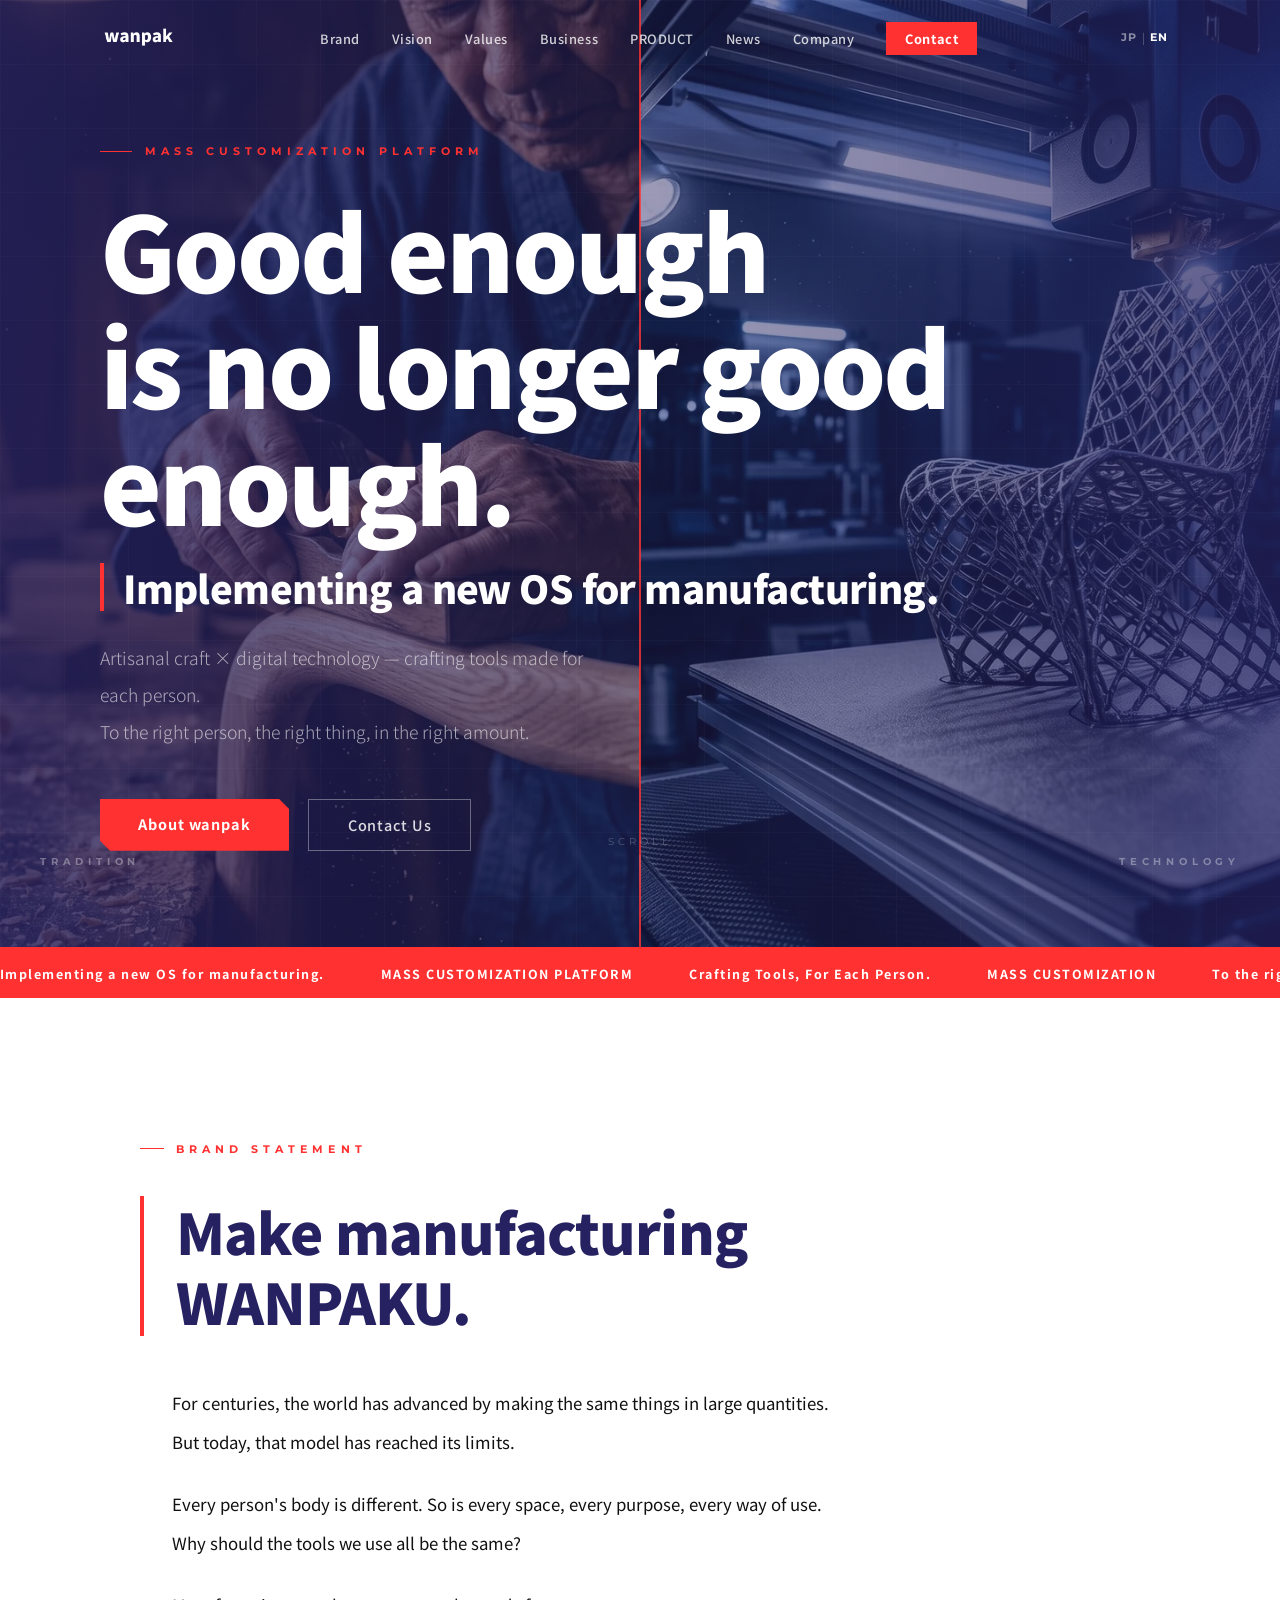
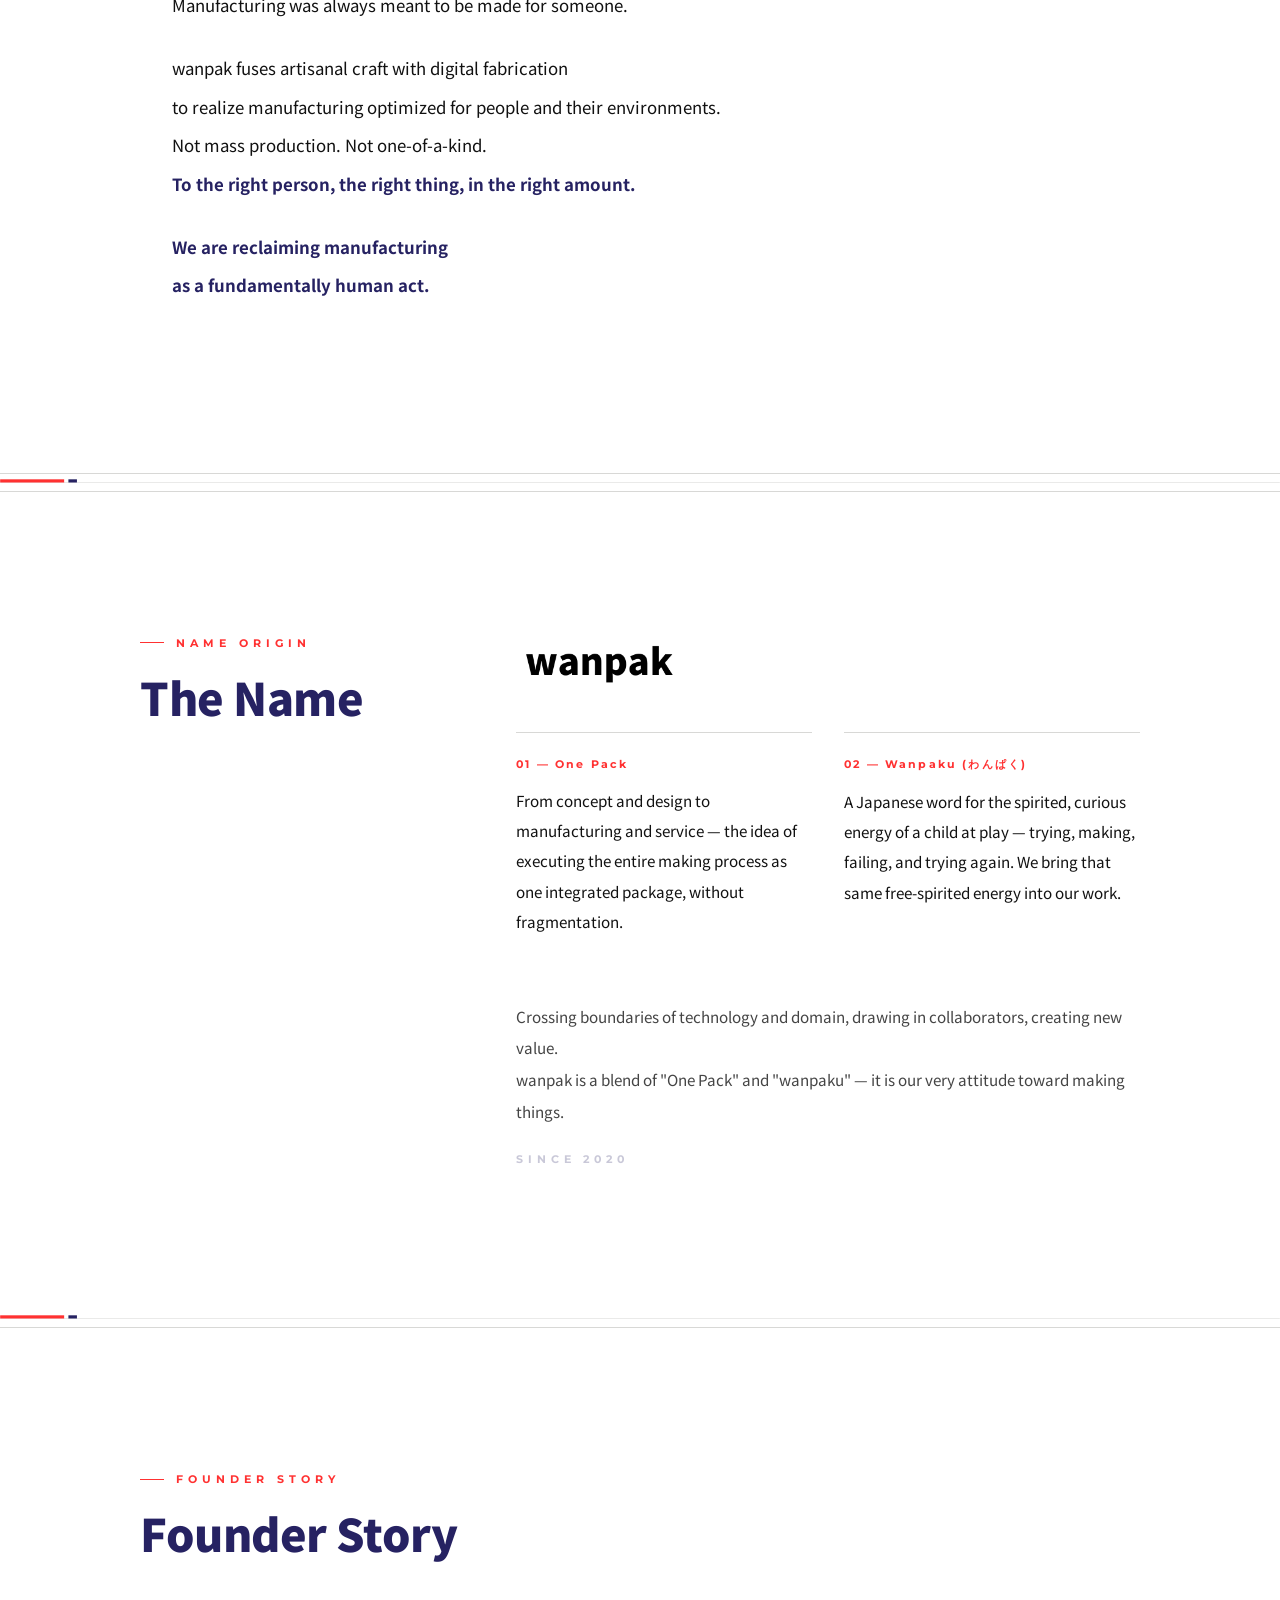
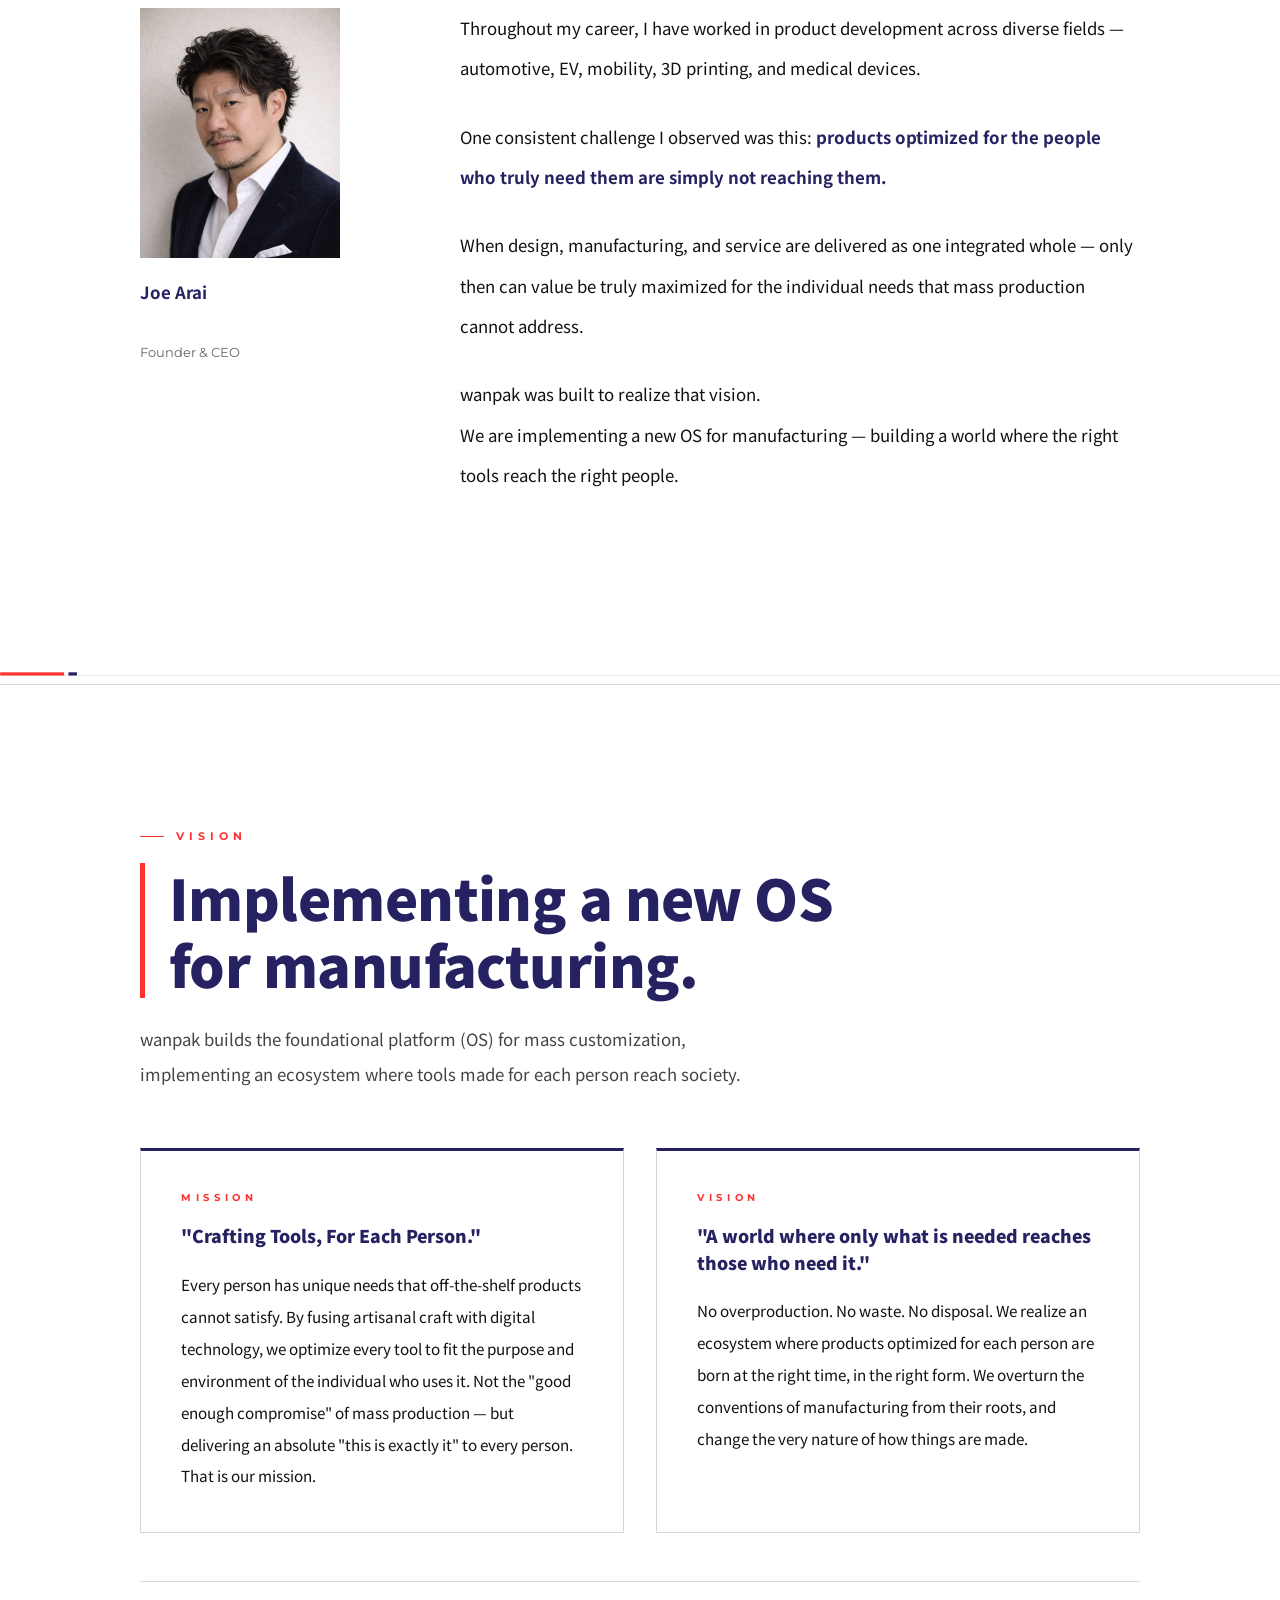
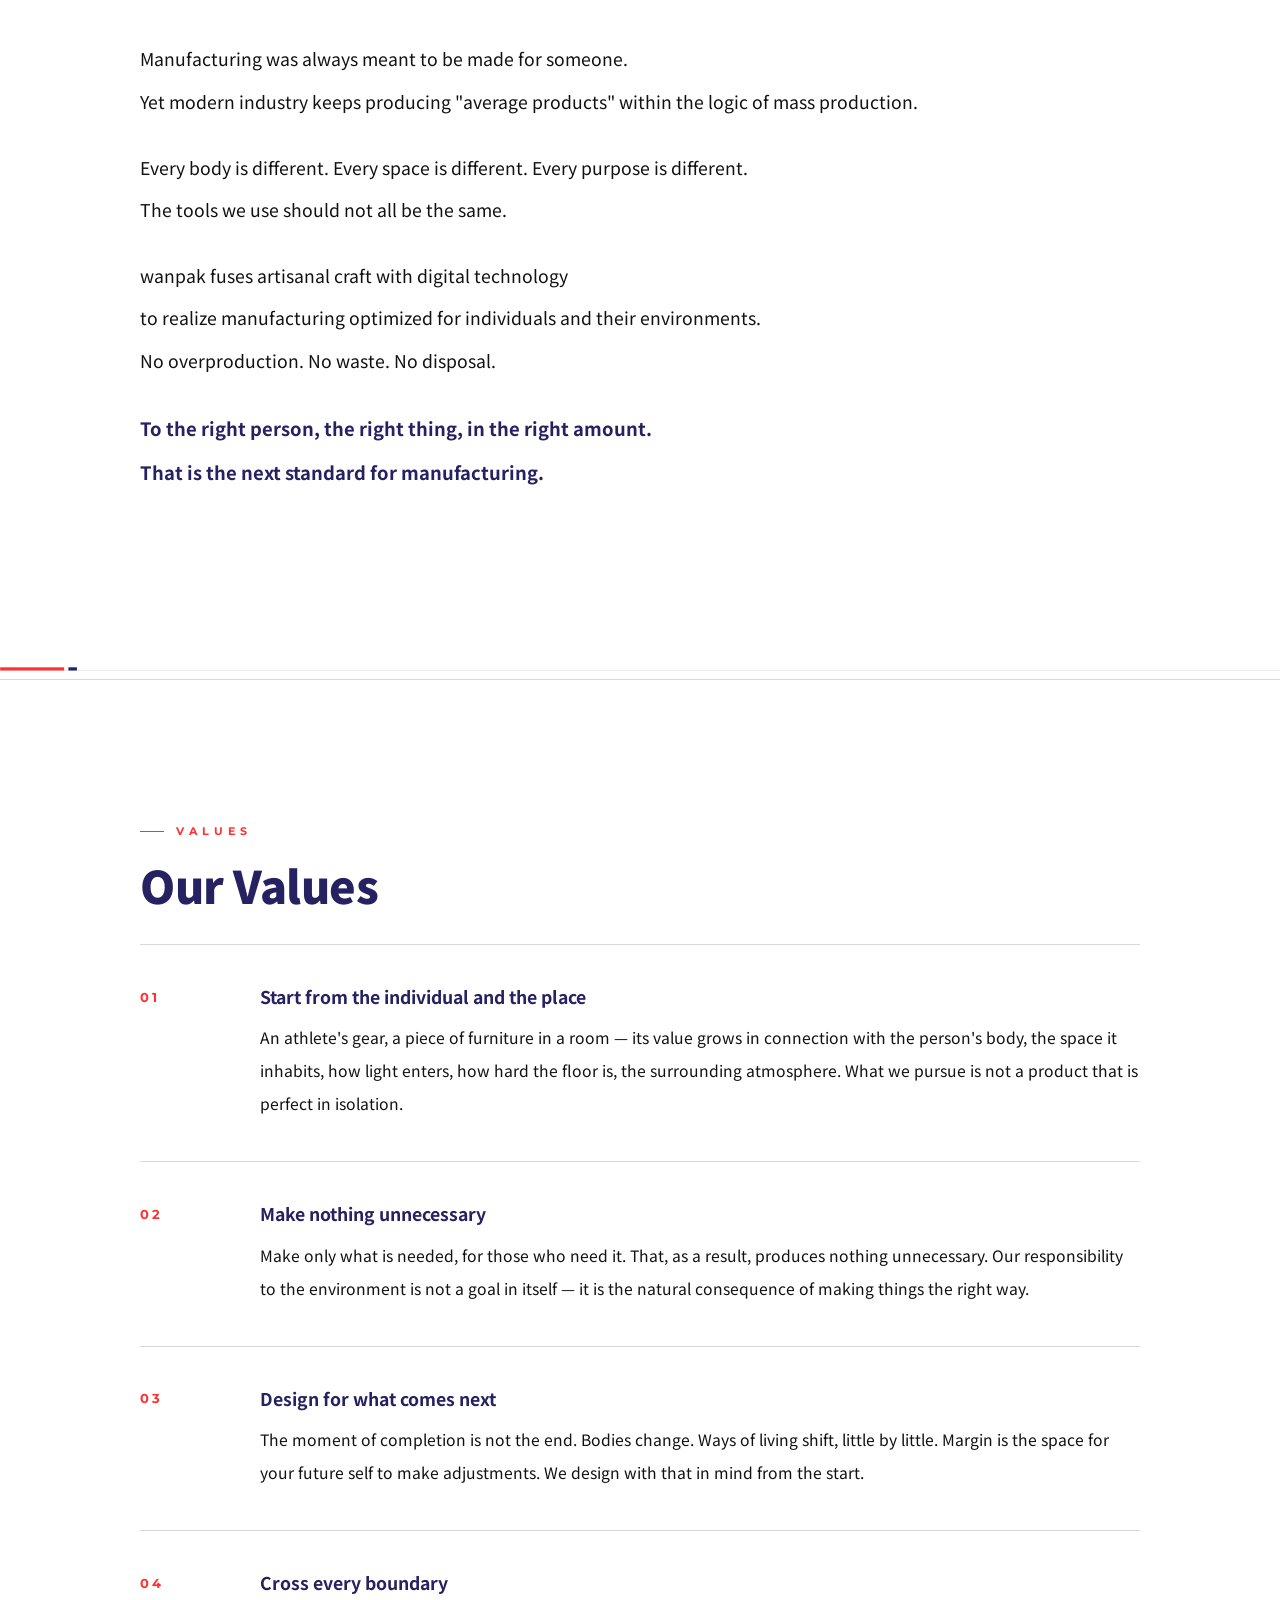
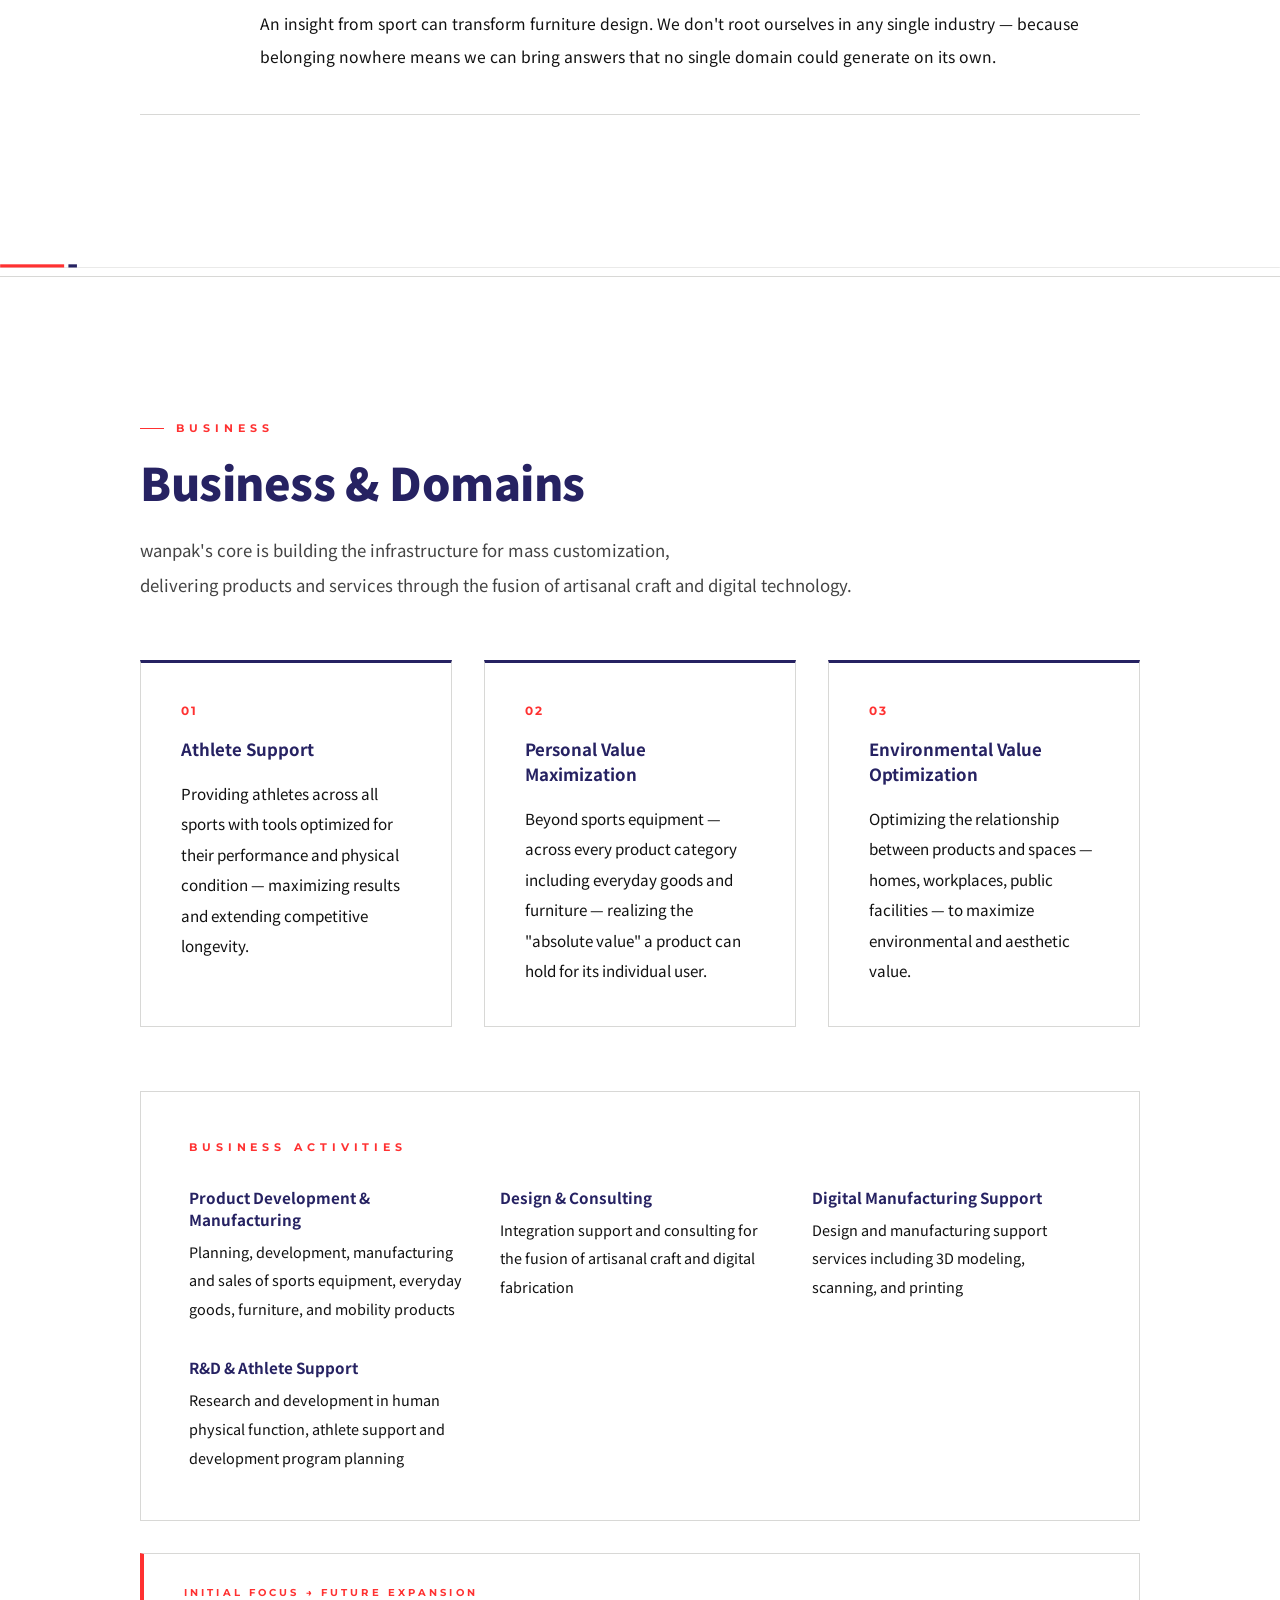
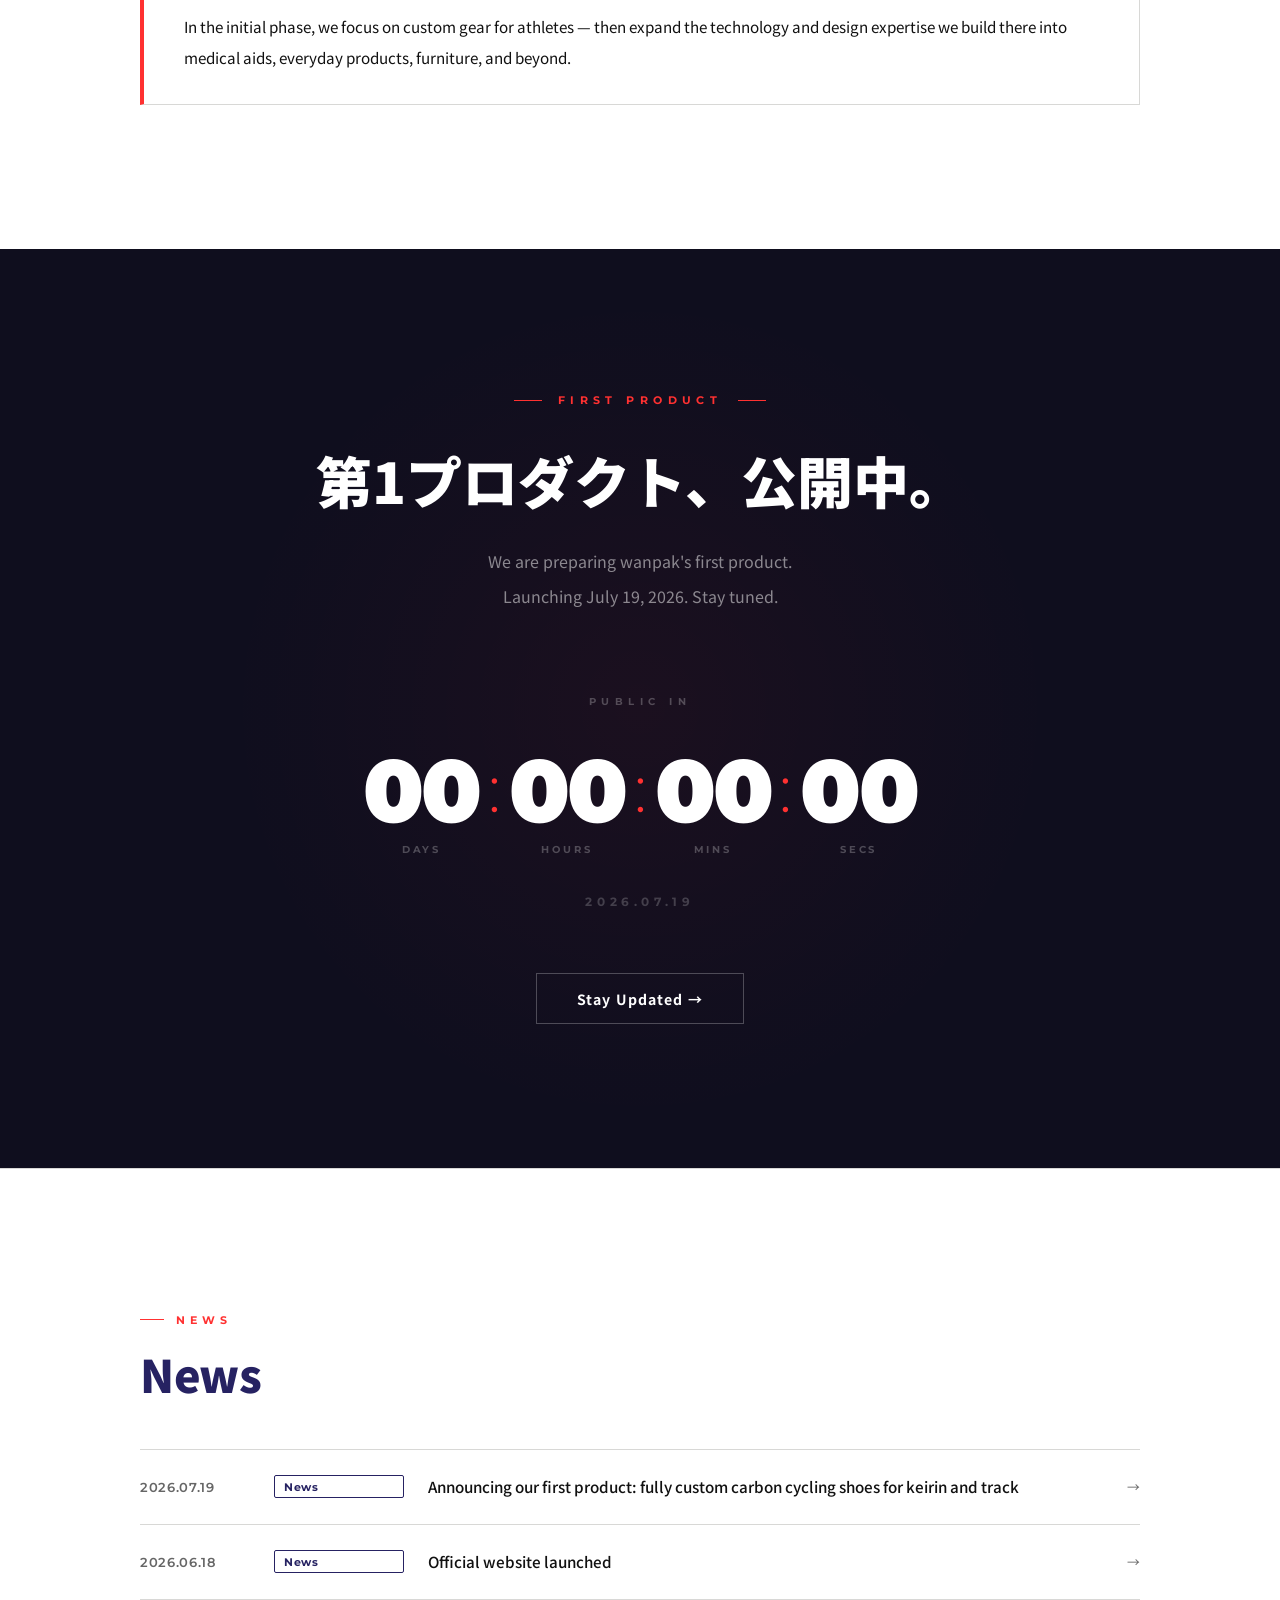
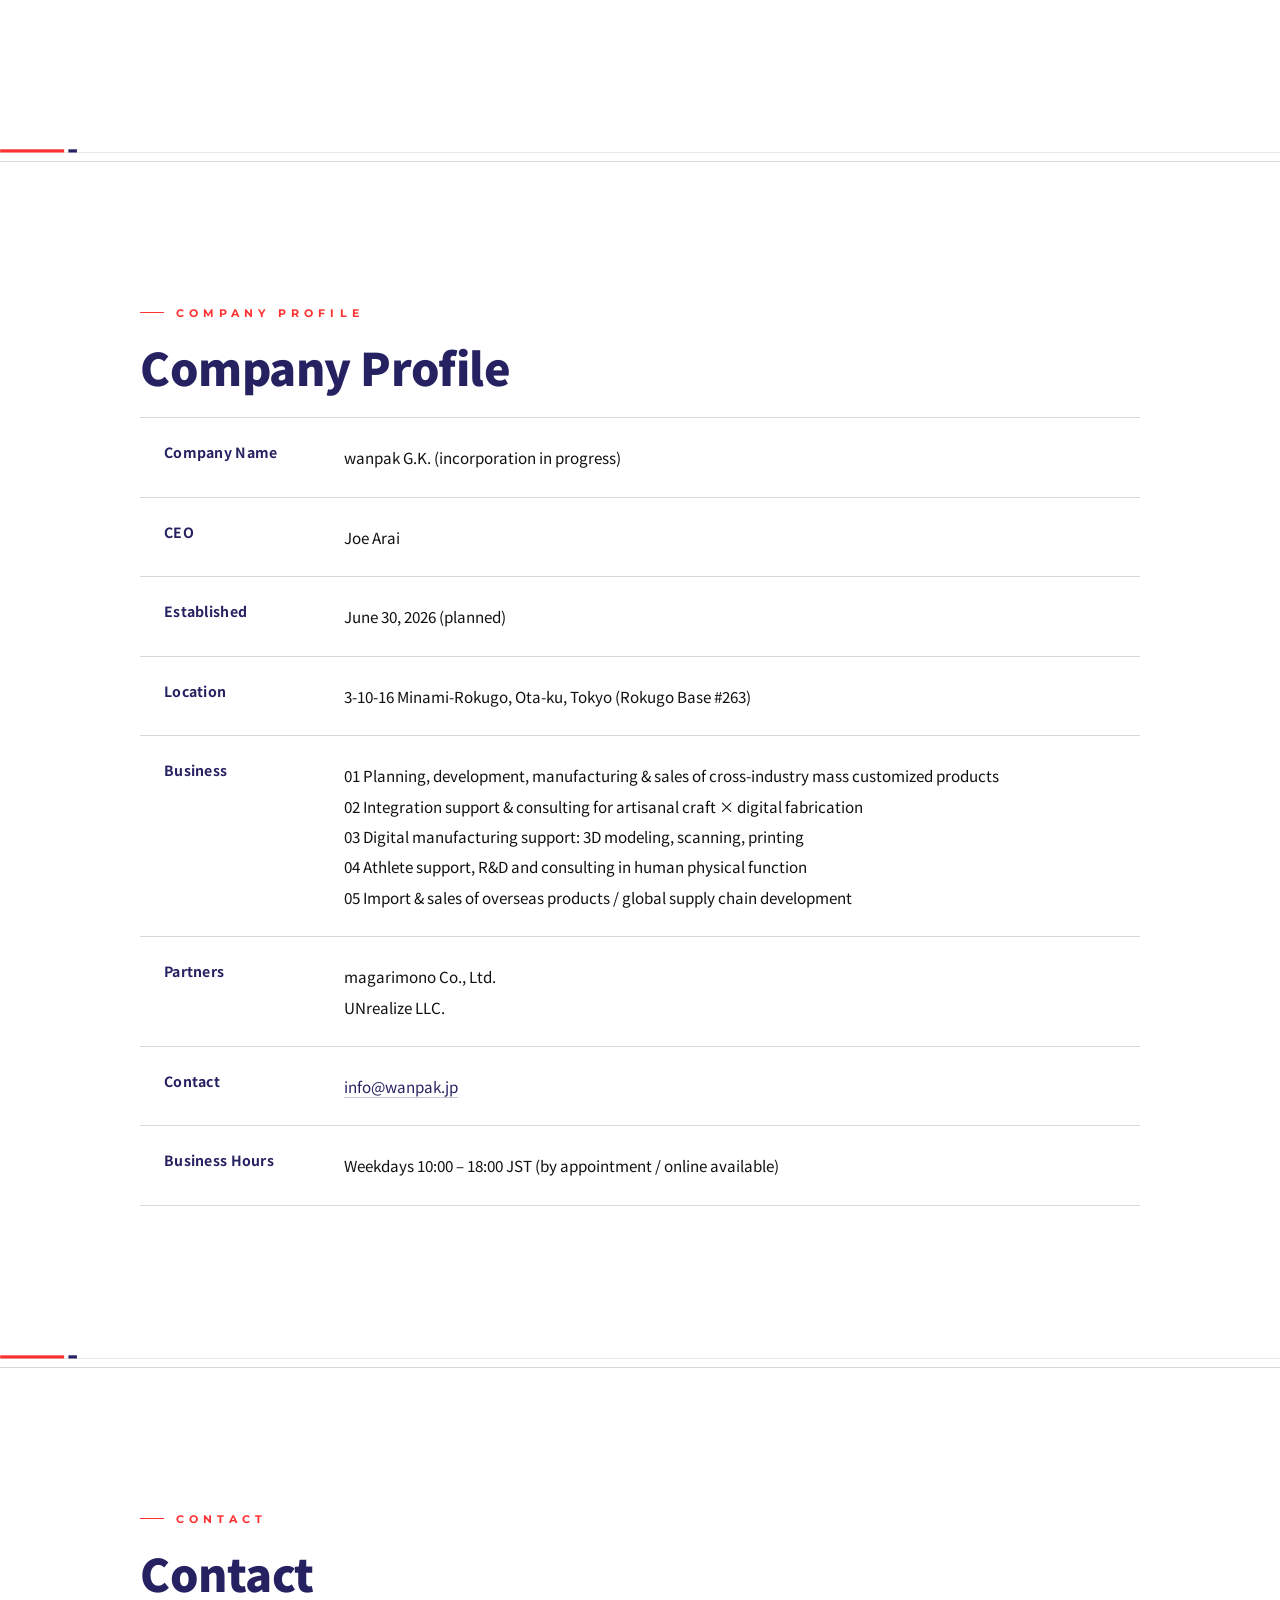
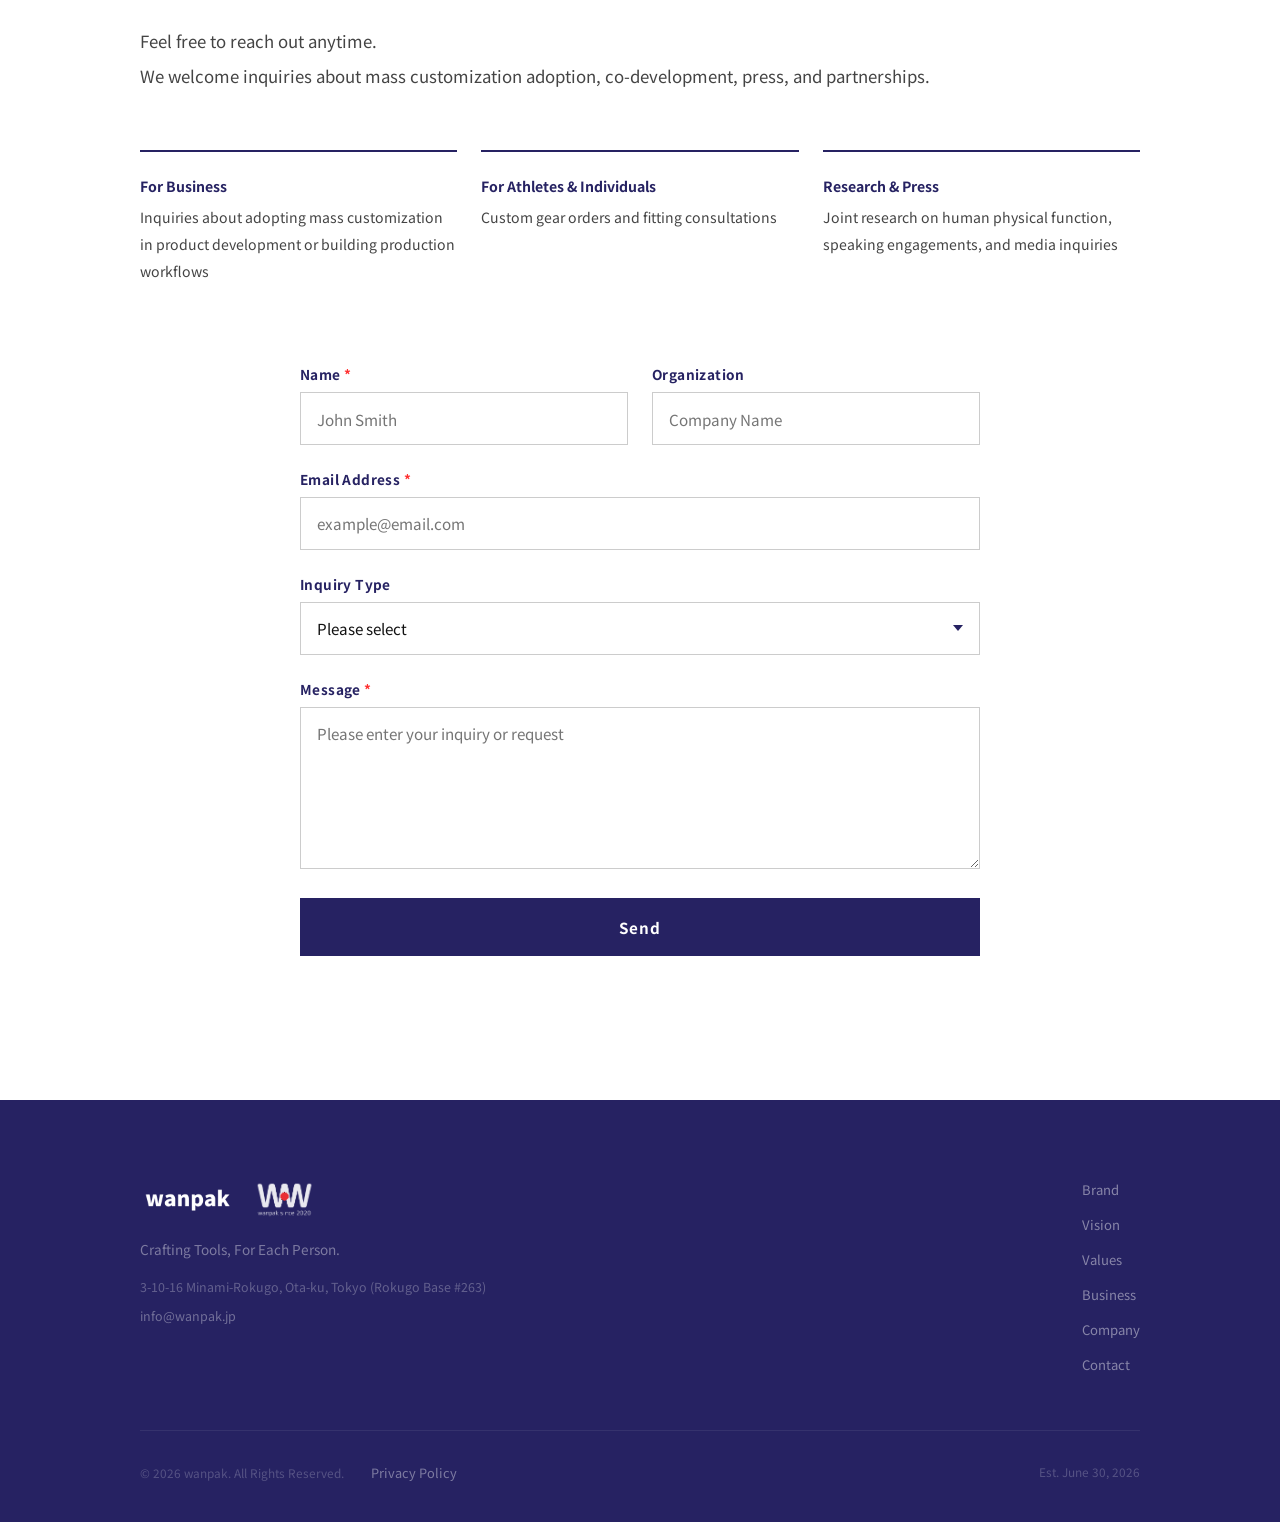
==== commit 4e937f45: "ニュース「ファーストプロダクト発表」の日付を 6/30→7/19 に変更（製品公開を7/19へずらしたことに整合 / JP・EN） Co-Authored-By: Claude Opus 4.8 <n" ====
--- a/en/index.html
+++ b/en/index.html
@@ -460,7 +460,7 @@
         </button>
         -->
         <button class="news-item reveal" data-modal="news-02">
-          <time class="news-date">2026.06.30</time>
+          <time class="news-date">2026.07.19</time>
           <span class="news-tag">News</span>
           <h3 class="news-title">Announcing our first product: fully custom carbon cycling shoes for keirin and track</h3>
           <span class="news-arrow">→</span>
@@ -608,7 +608,7 @@
   <!-- ===== NEWS ARTICLE TEMPLATES ===== -->
   <template id="news-02">
     <div class="nmt-tag">News</div>
-    <time class="nmt-date">June 30, 2026</time>
+    <time class="nmt-date">July 19, 2026</time>
     <h2 class="nmt-title">Announcing our first product: fully custom carbon cycling shoes for keirin and track</h2>
     <div class="nmt-body">
       <p>wanpak is proud to announce the development of its first product: <strong>fully custom carbon cycling shoes for keirin and track competition.</strong></p>
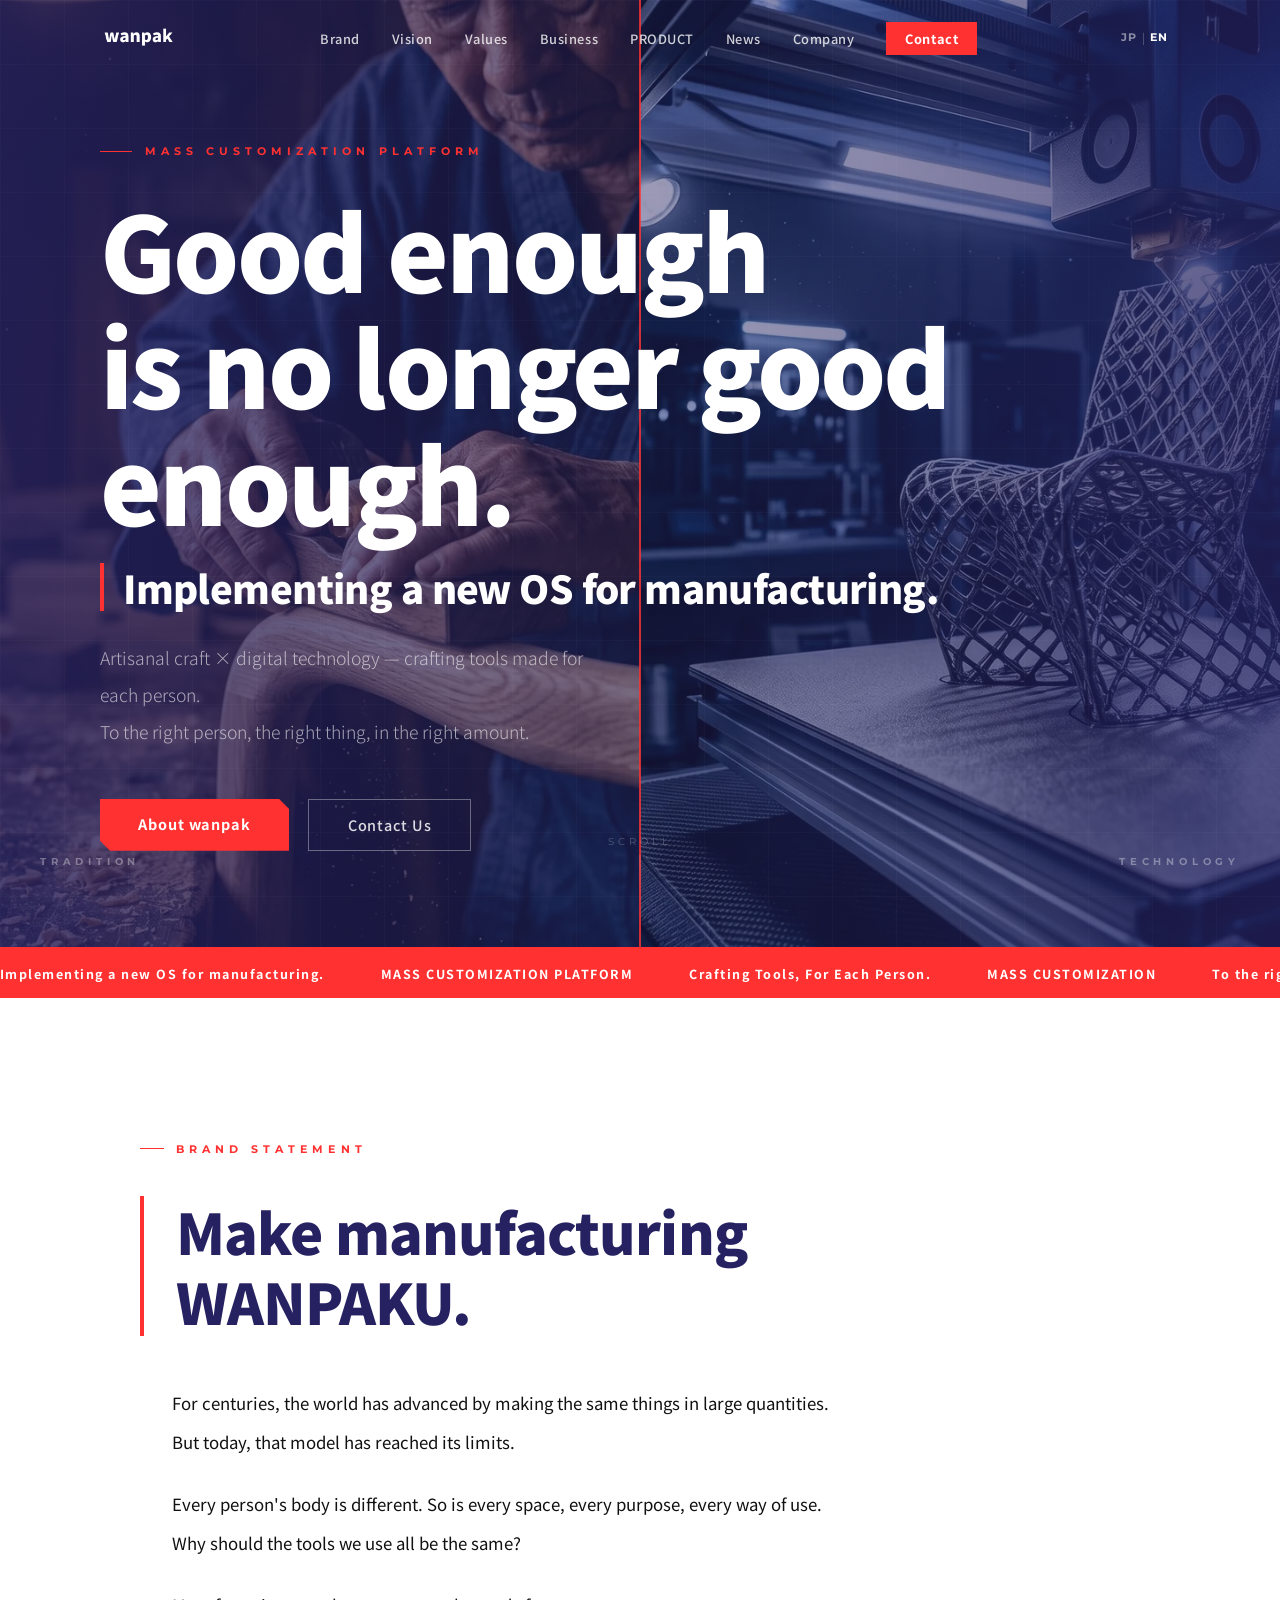
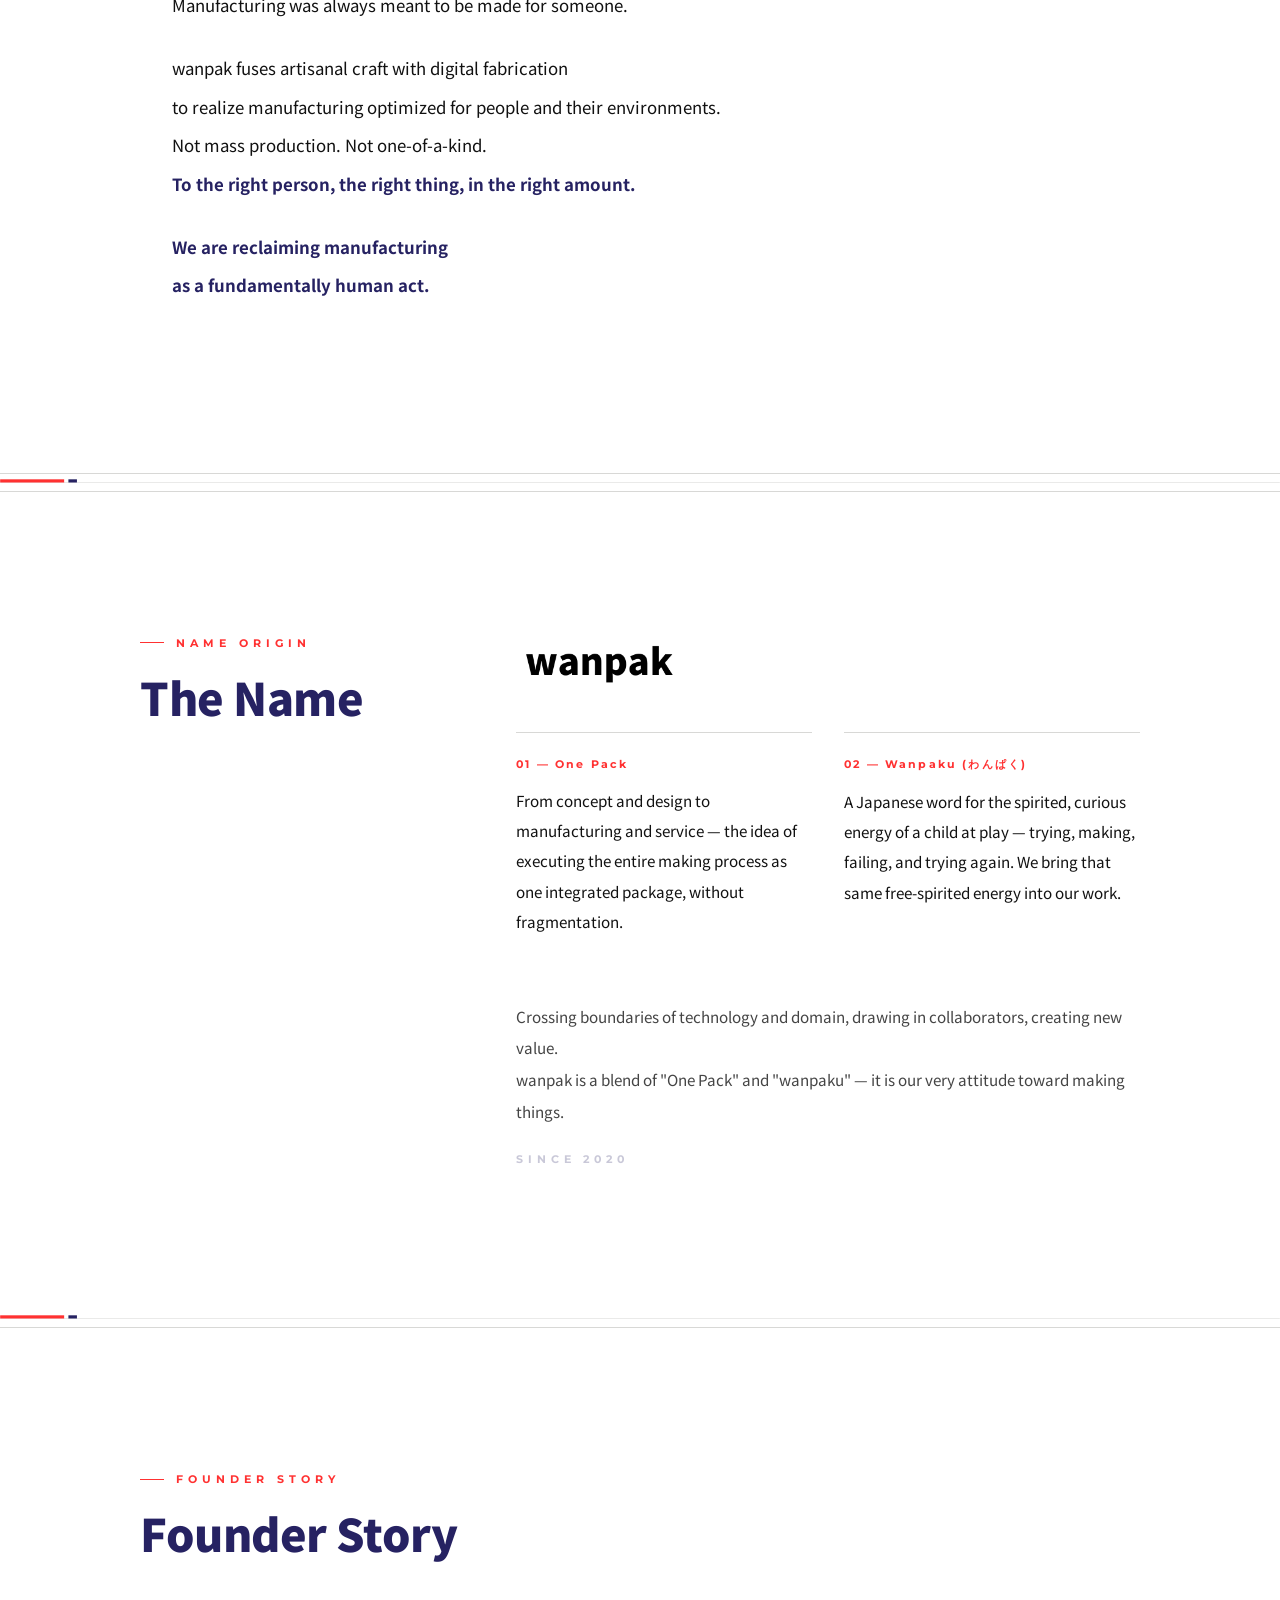
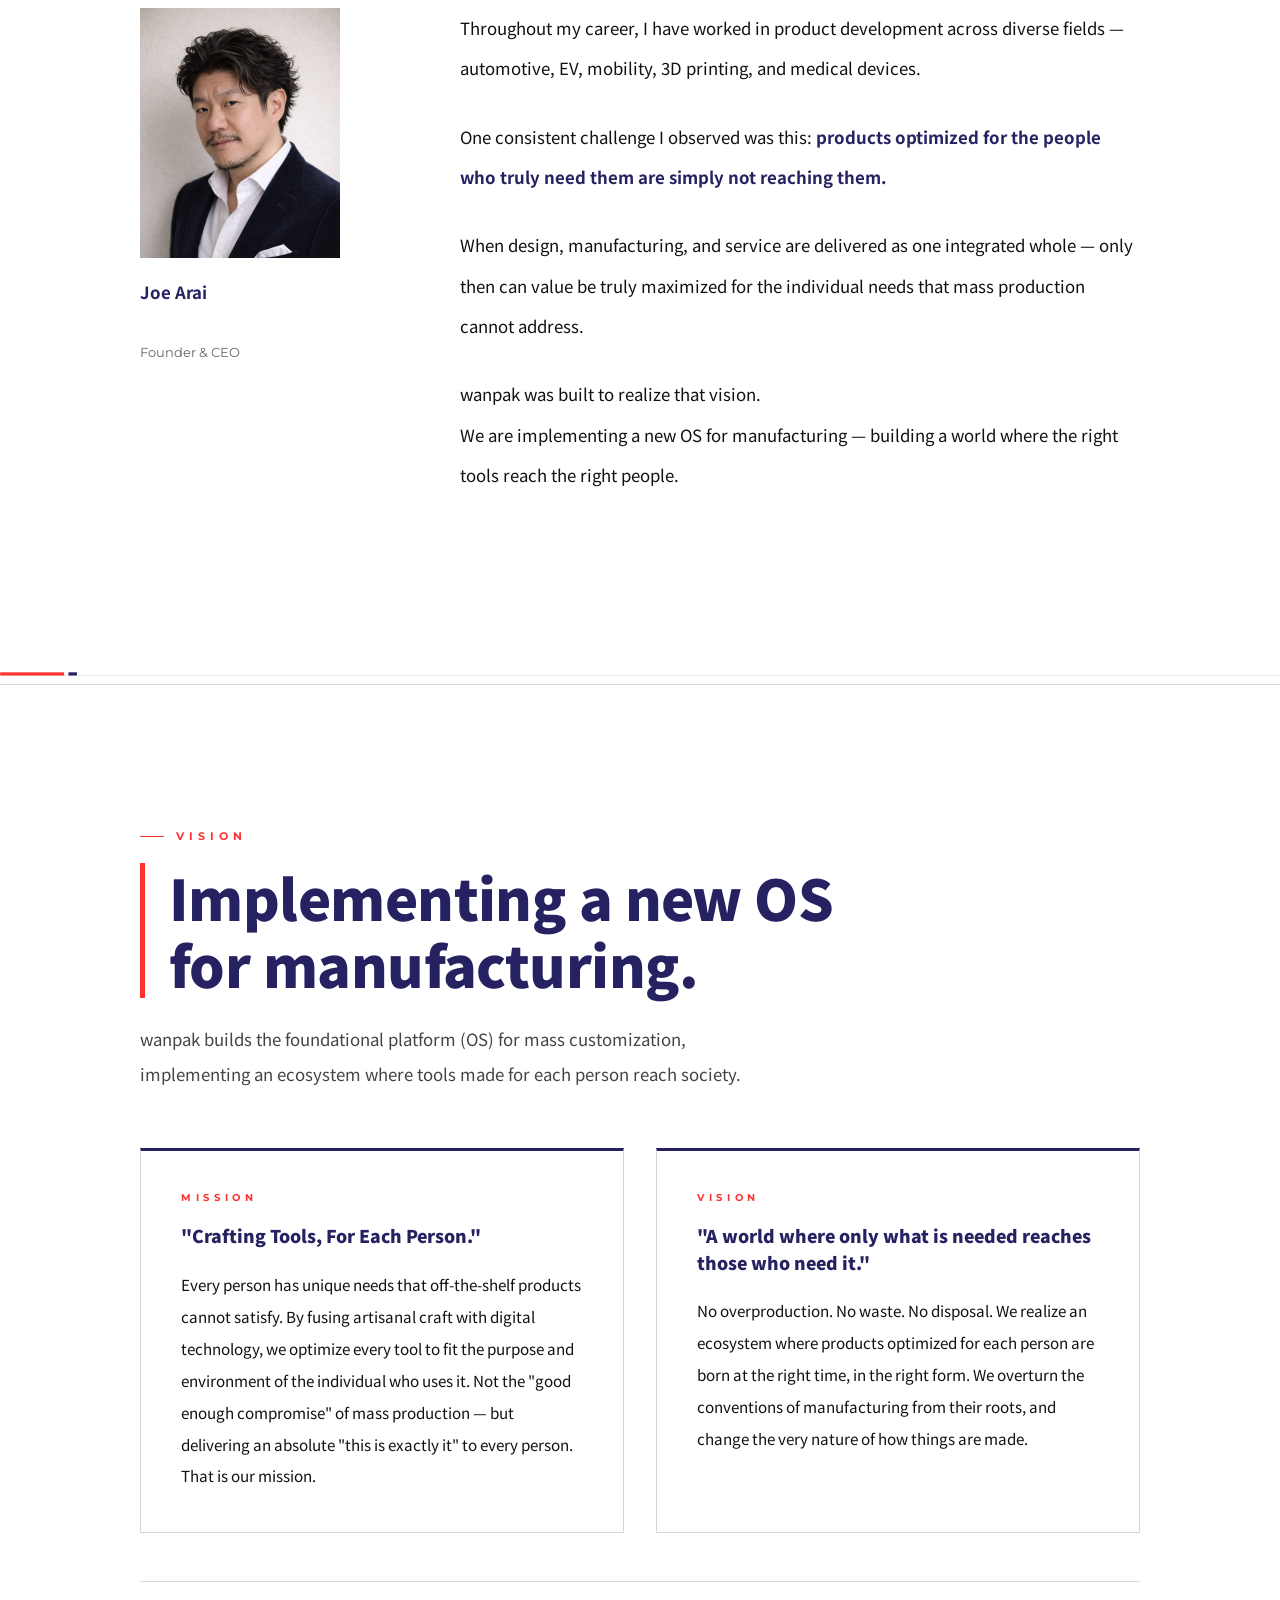
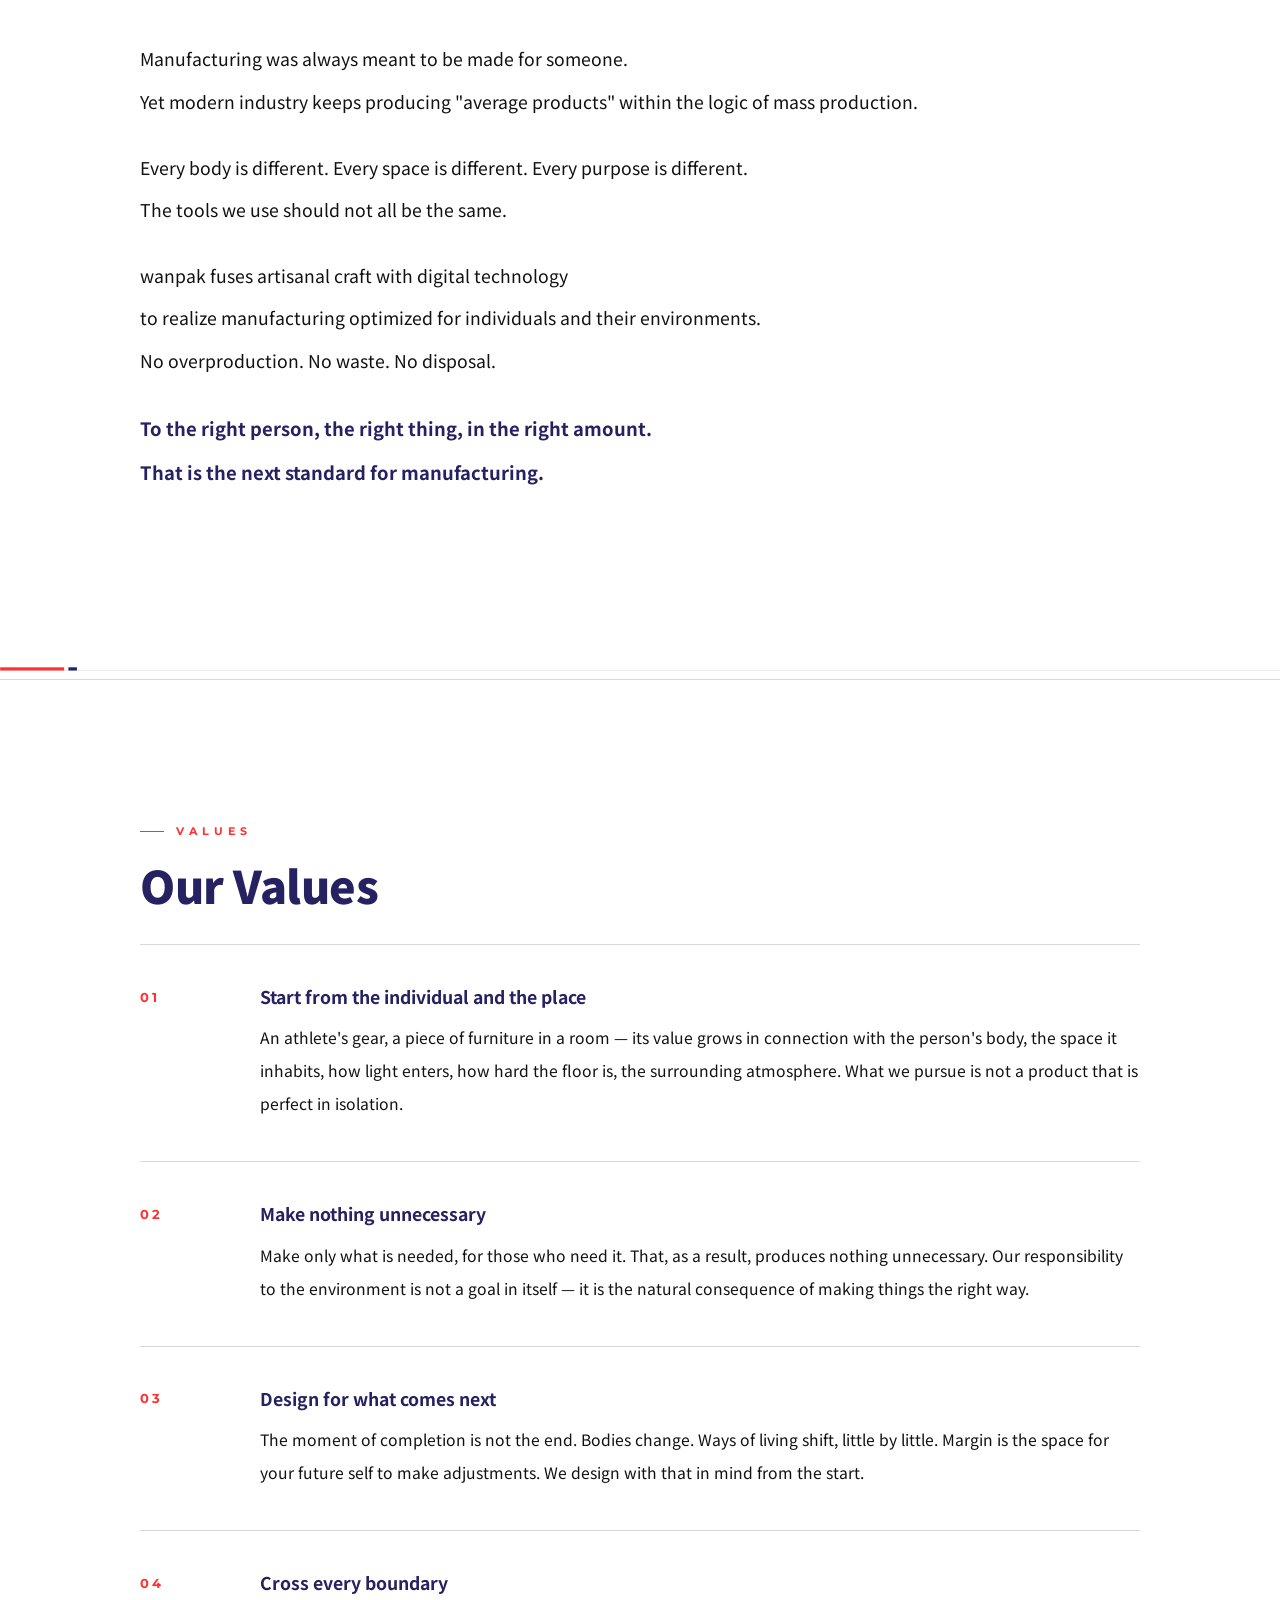
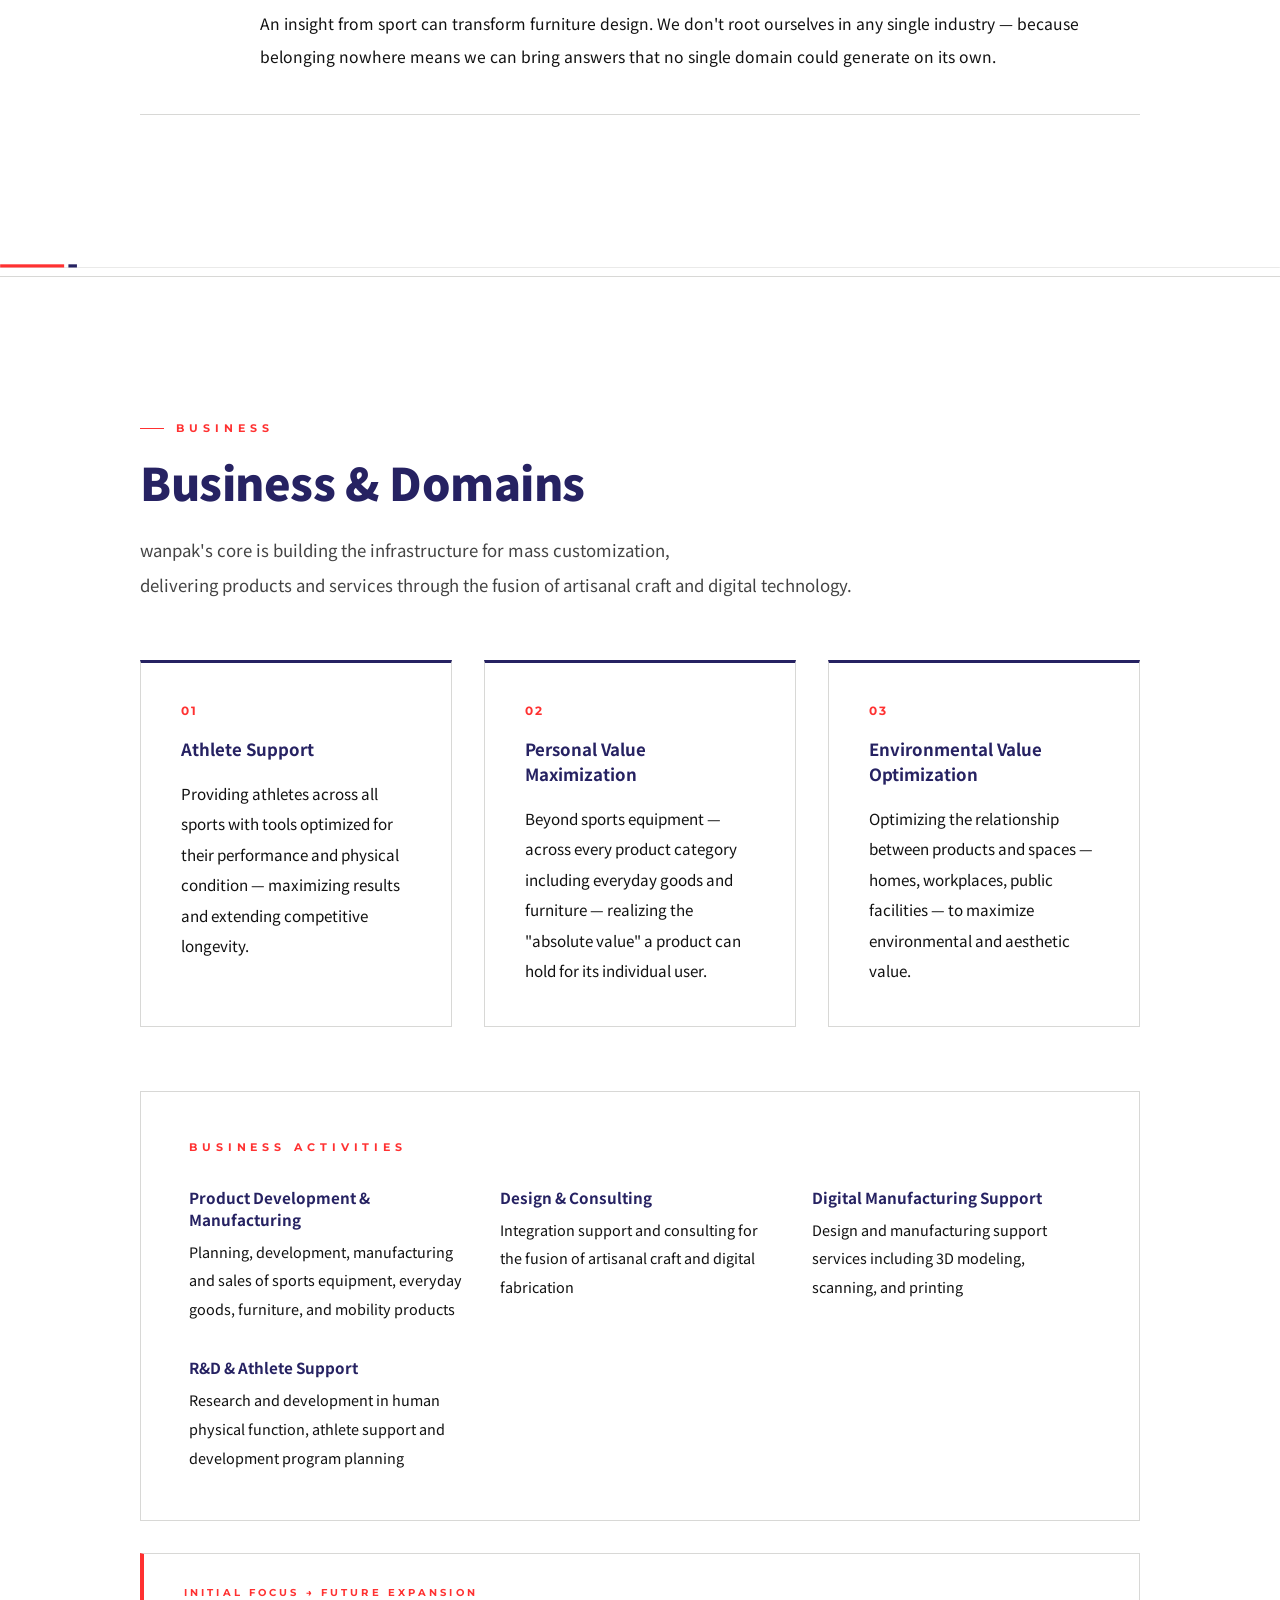
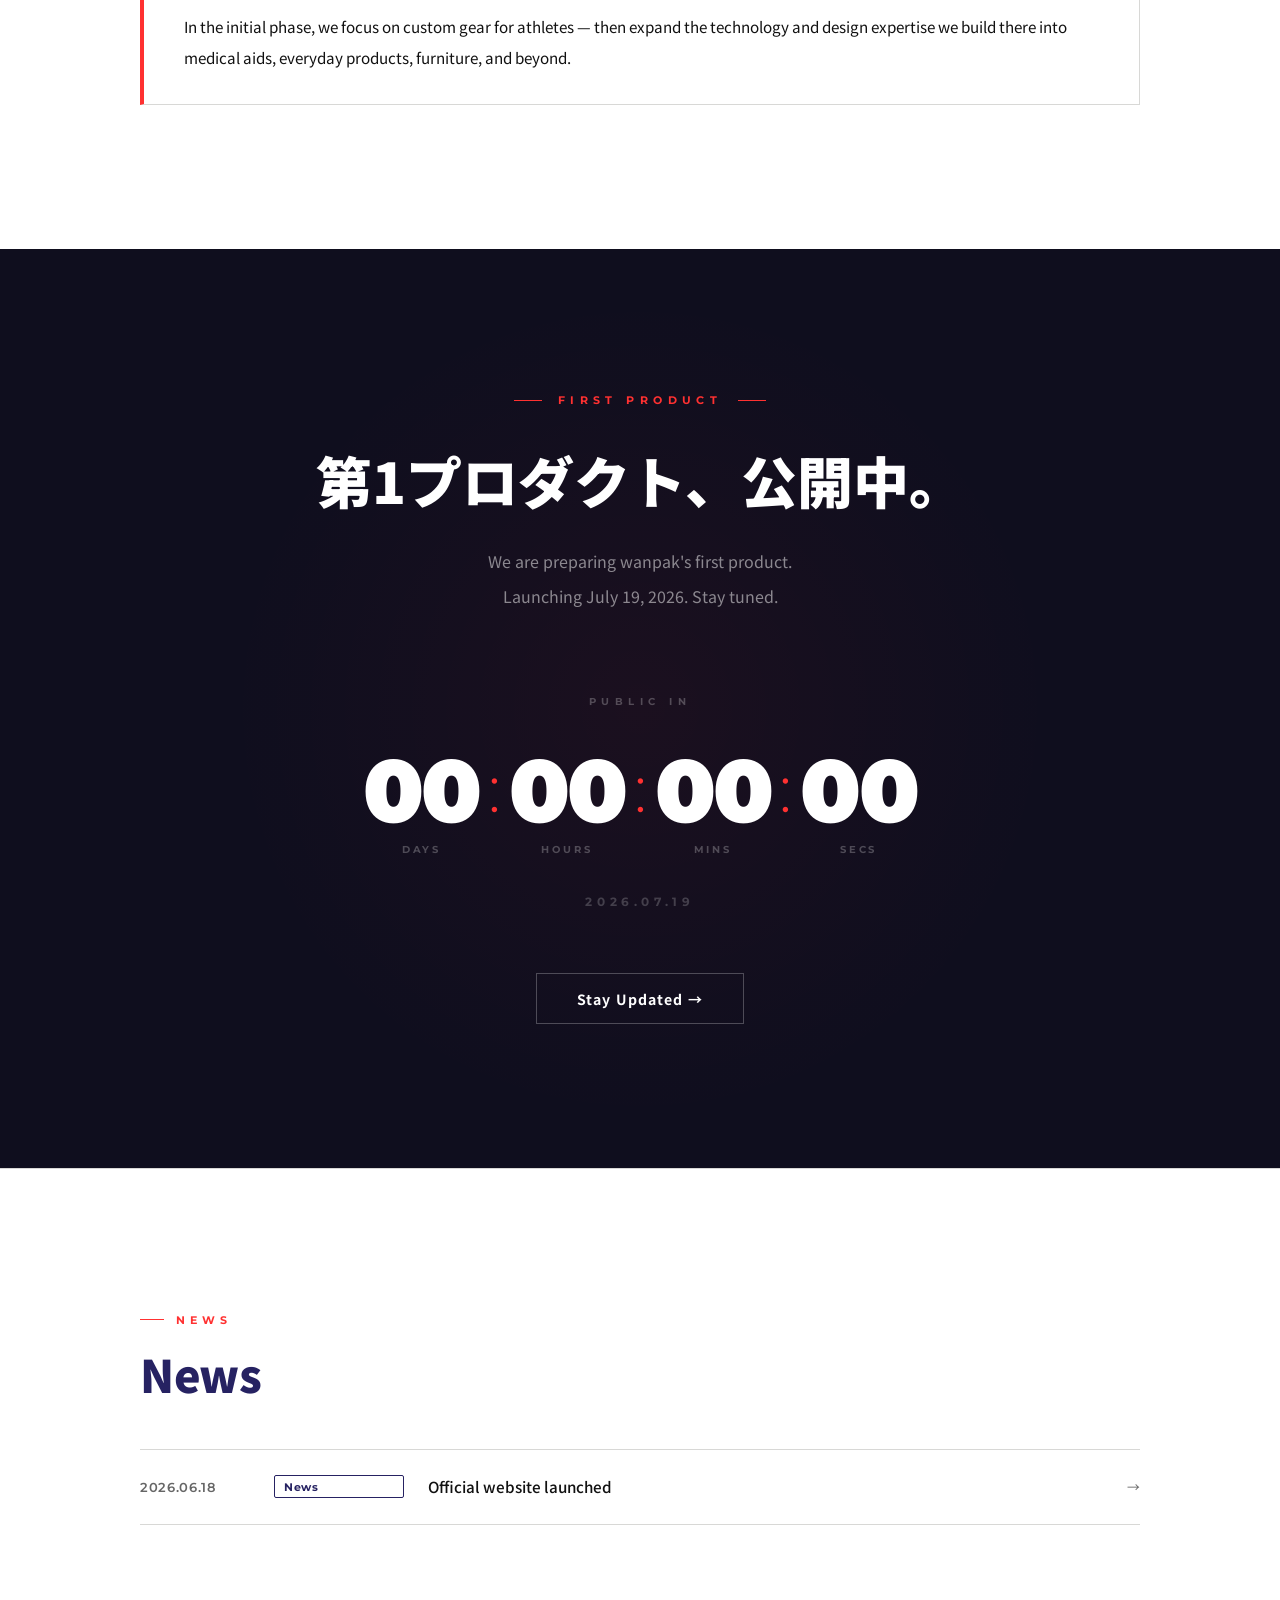
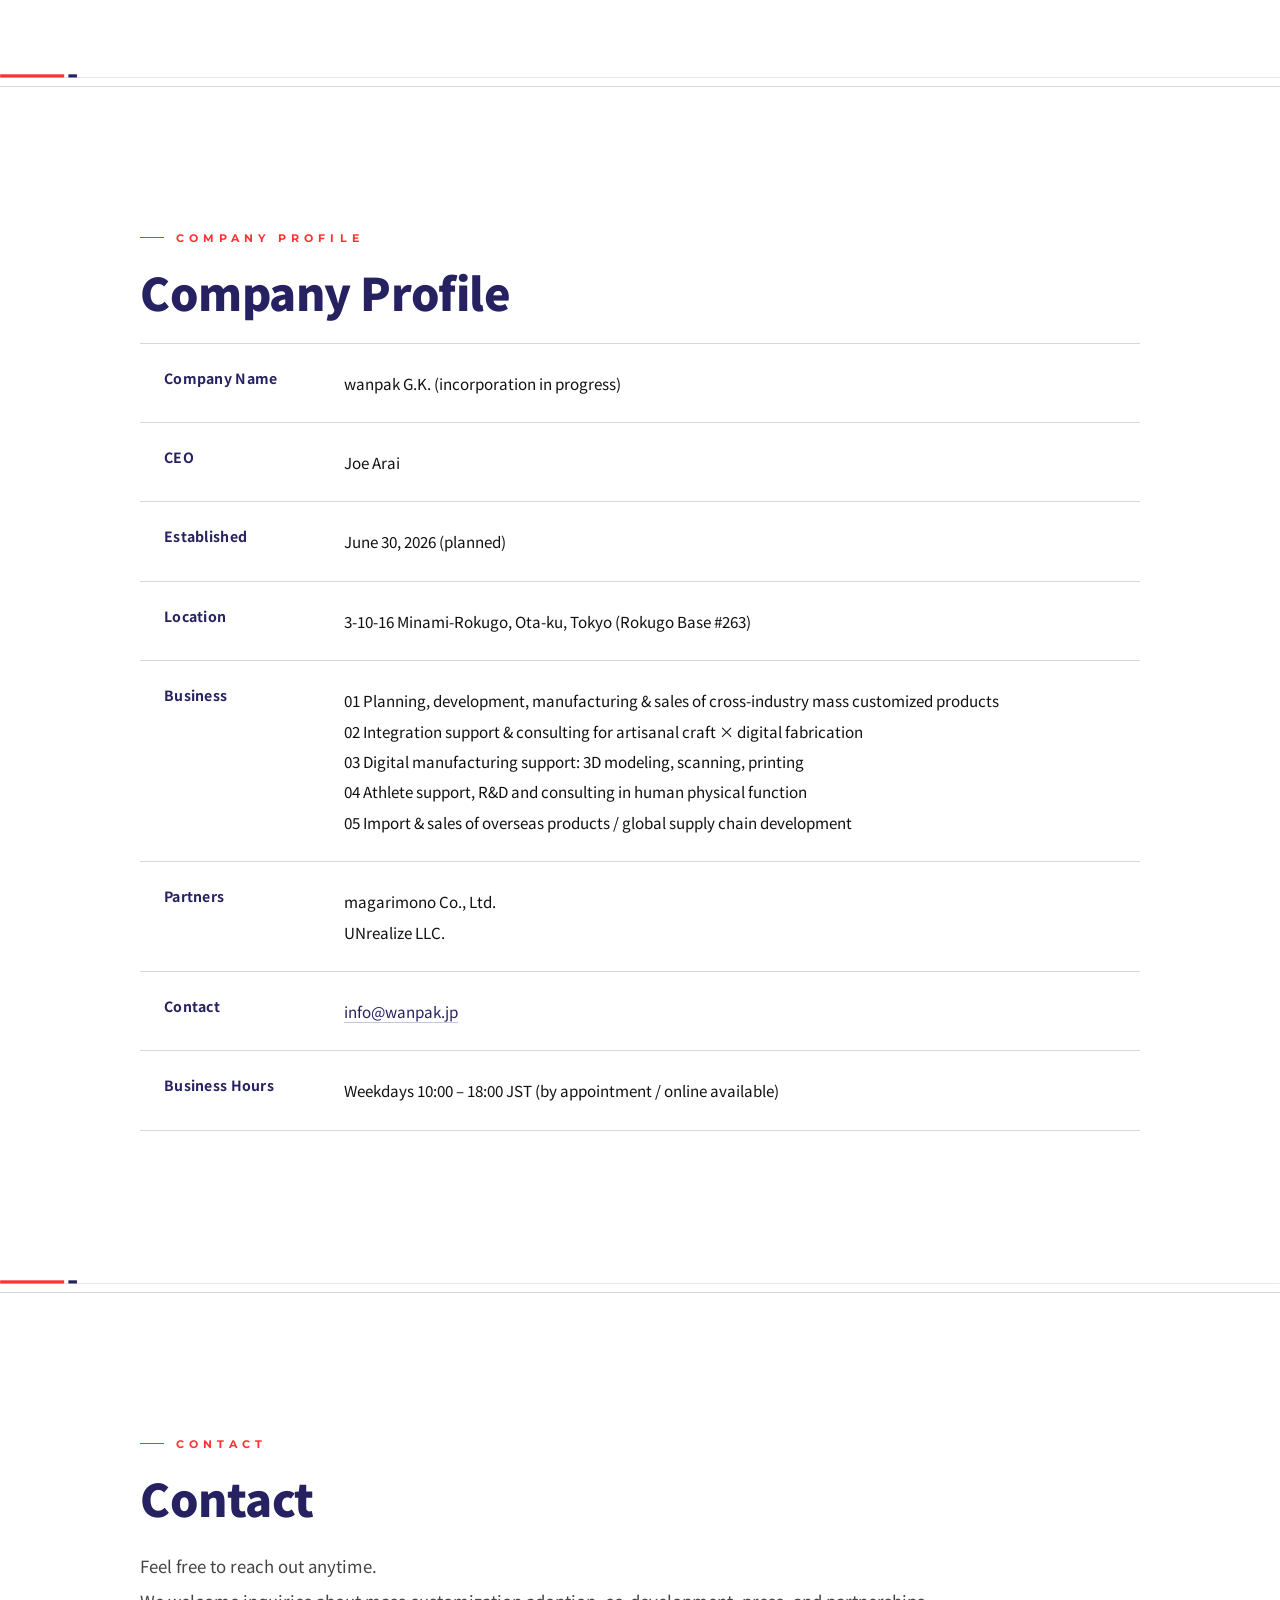
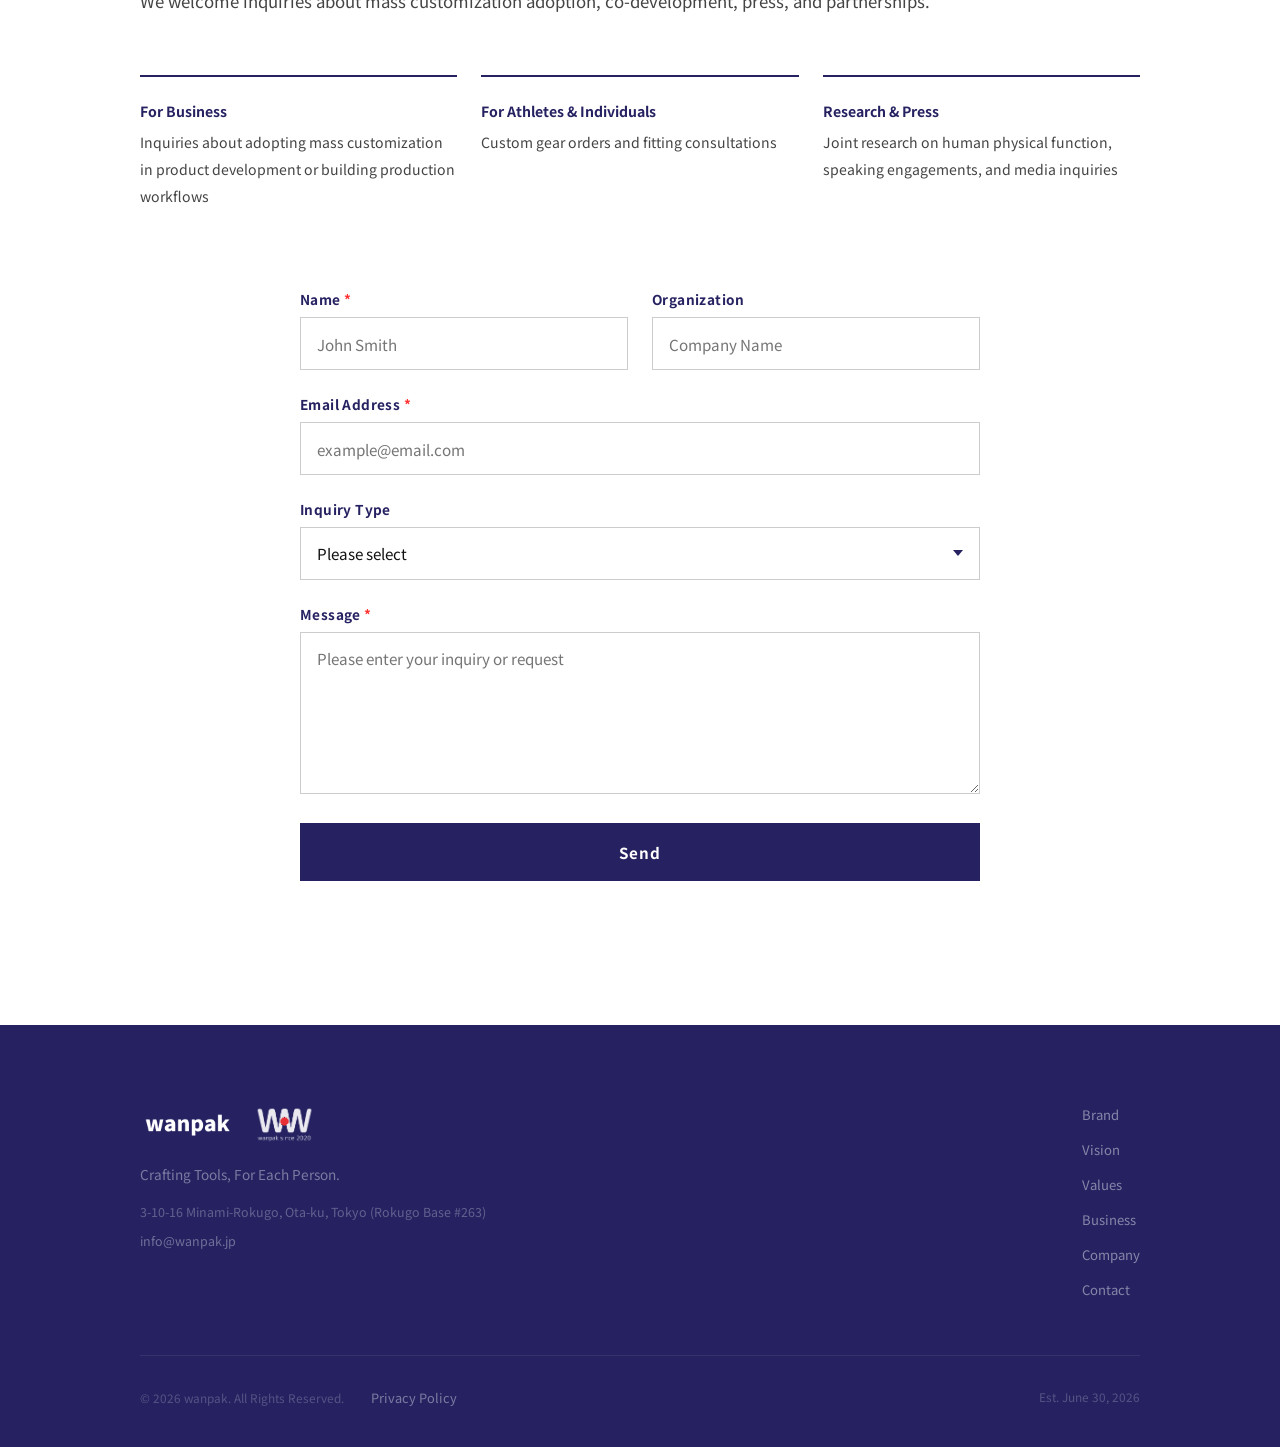
==== commit 38ed28b1: "製品発表ニュース(news-02)をソースごと削除＝カーボン/競輪を7/19まで完全非公開 (CEO方針/JP・EN) Co-Authored-By: Claude Opus 4.8 <noreply" ====
--- a/en/index.html
+++ b/en/index.html
@@ -459,12 +459,6 @@
           <span class="news-arrow">→</span>
         </button>
         -->
-        <button class="news-item reveal" data-modal="news-02">
-          <time class="news-date">2026.07.19</time>
-          <span class="news-tag">News</span>
-          <h3 class="news-title">Announcing our first product: fully custom carbon cycling shoes for keirin and track</h3>
-          <span class="news-arrow">→</span>
-        </button>
         <button class="news-item reveal" data-modal="news-01">
           <time class="news-date">2026.06.18</time>
           <span class="news-tag">News</span>
@@ -606,19 +600,6 @@
   </div>
 
   <!-- ===== NEWS ARTICLE TEMPLATES ===== -->
-  <template id="news-02">
-    <div class="nmt-tag">News</div>
-    <time class="nmt-date">July 19, 2026</time>
-    <h2 class="nmt-title">Announcing our first product: fully custom carbon cycling shoes for keirin and track</h2>
-    <div class="nmt-body">
-      <p>wanpak is proud to announce the development of its first product: <strong>fully custom carbon cycling shoes for keirin and track competition.</strong></p>
-      <p>We are building shoes that are not adjusted to fit you — they are designed from the ground up around you. Using precise measurements of your foot and a range of individual data, we tailor both fit and stiffness feel for each individual athlete. Your body's measurements determine everything about your shoes.</p>
-      <p>The fusion of deep craftsmanship knowledge and digital fabrication technology allows us to deliver the performance that Japan's top athletes demand on the competition floor.</p>
-      <p><strong>Timeline</strong><br>Beginning in 2027, we will provide prototype shoes to top keirin and track athletes for evaluation. Full-scale production and orders are scheduled to begin in 2028.</p>
-      <p>To receive updates, please subscribe via the "Stay Updated" button on this page.</p>
-    </div>
-  </template>
-
   <template id="news-01">
     <div class="nmt-tag">News</div>
     <time class="nmt-date">June 18, 2026</time>
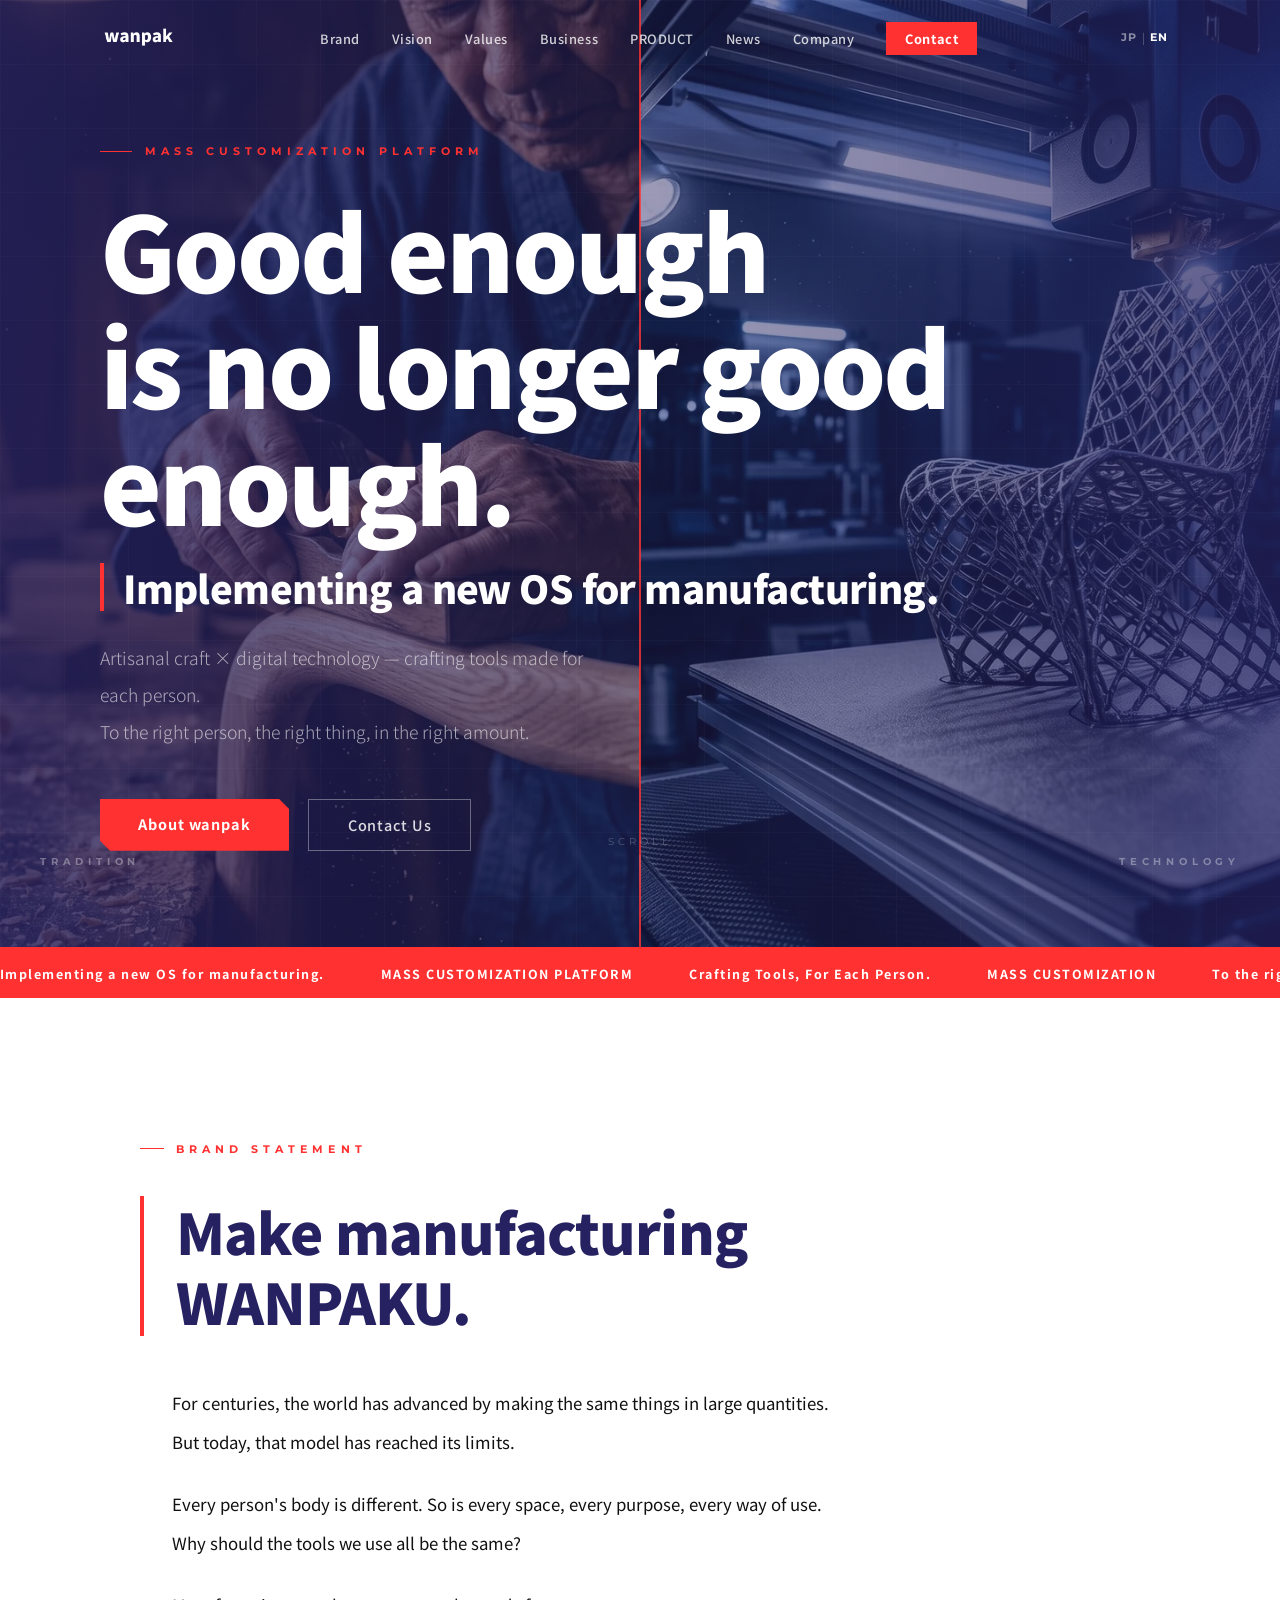
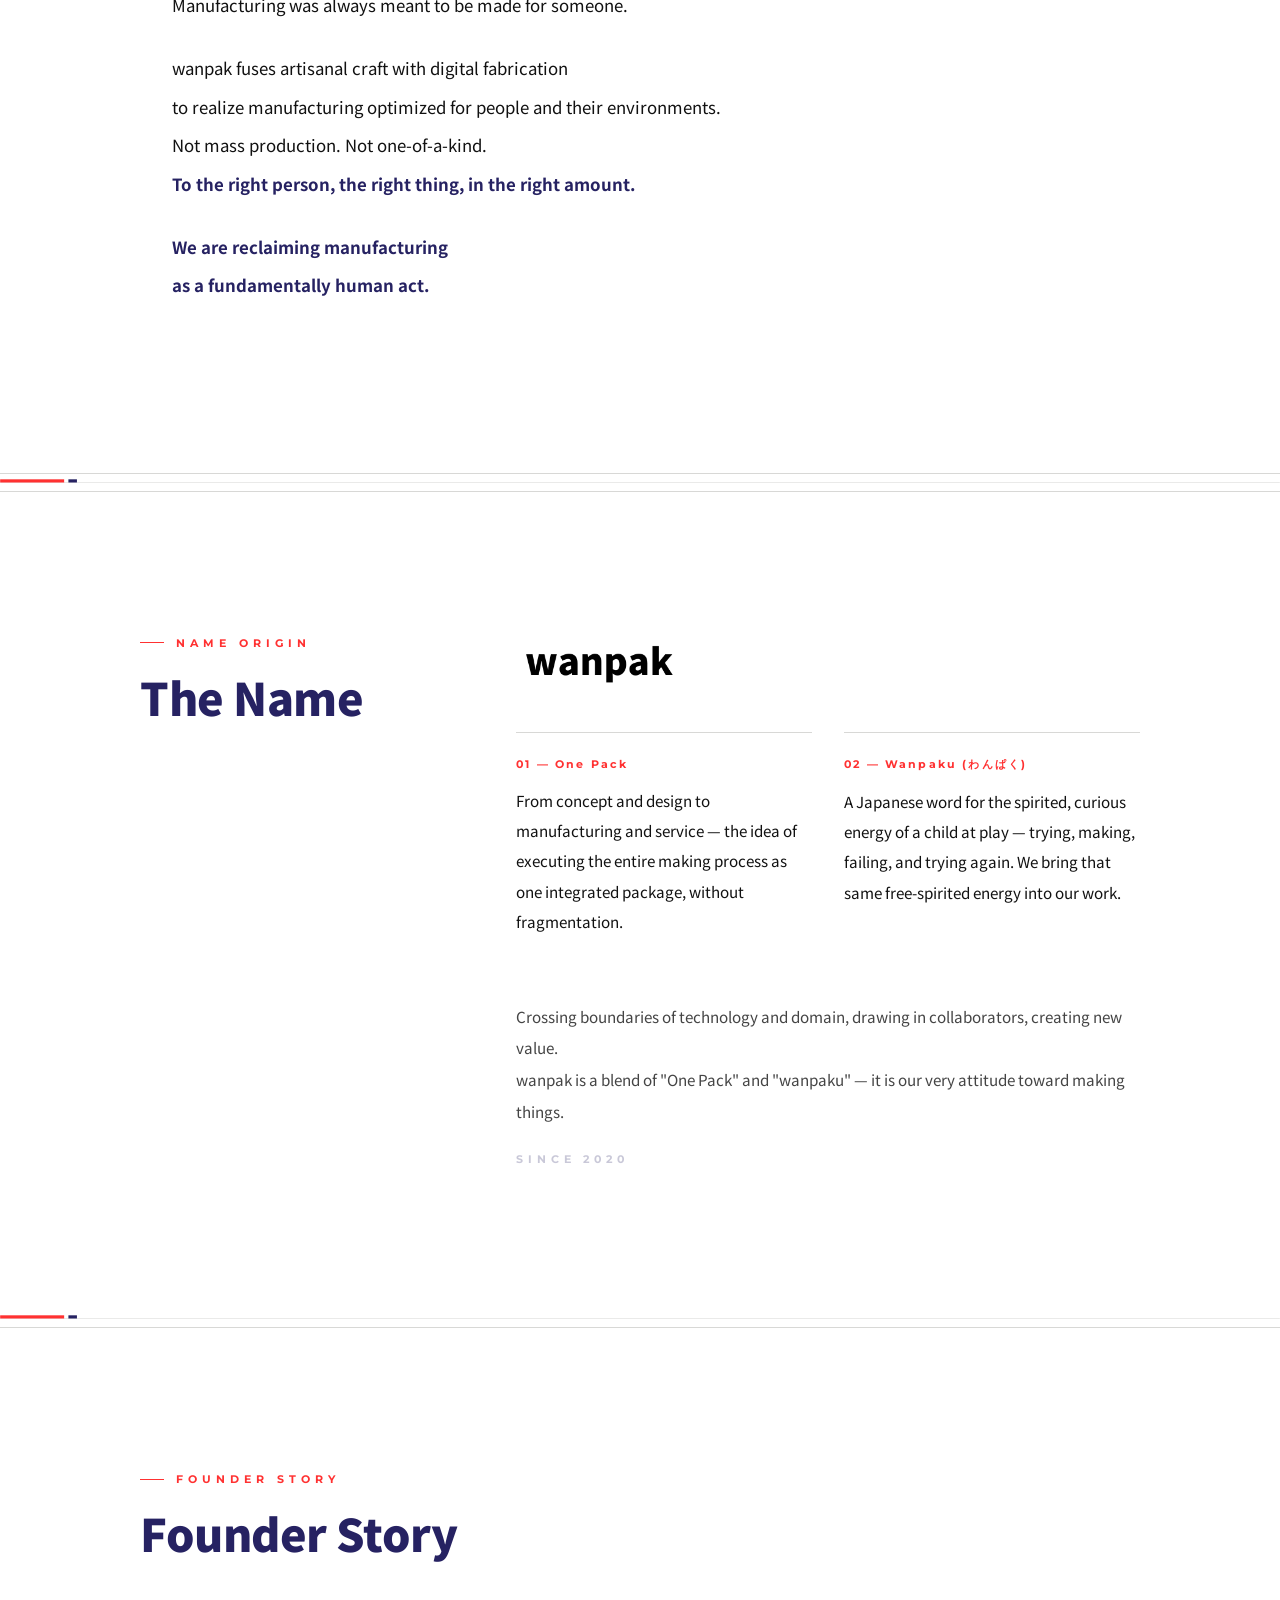
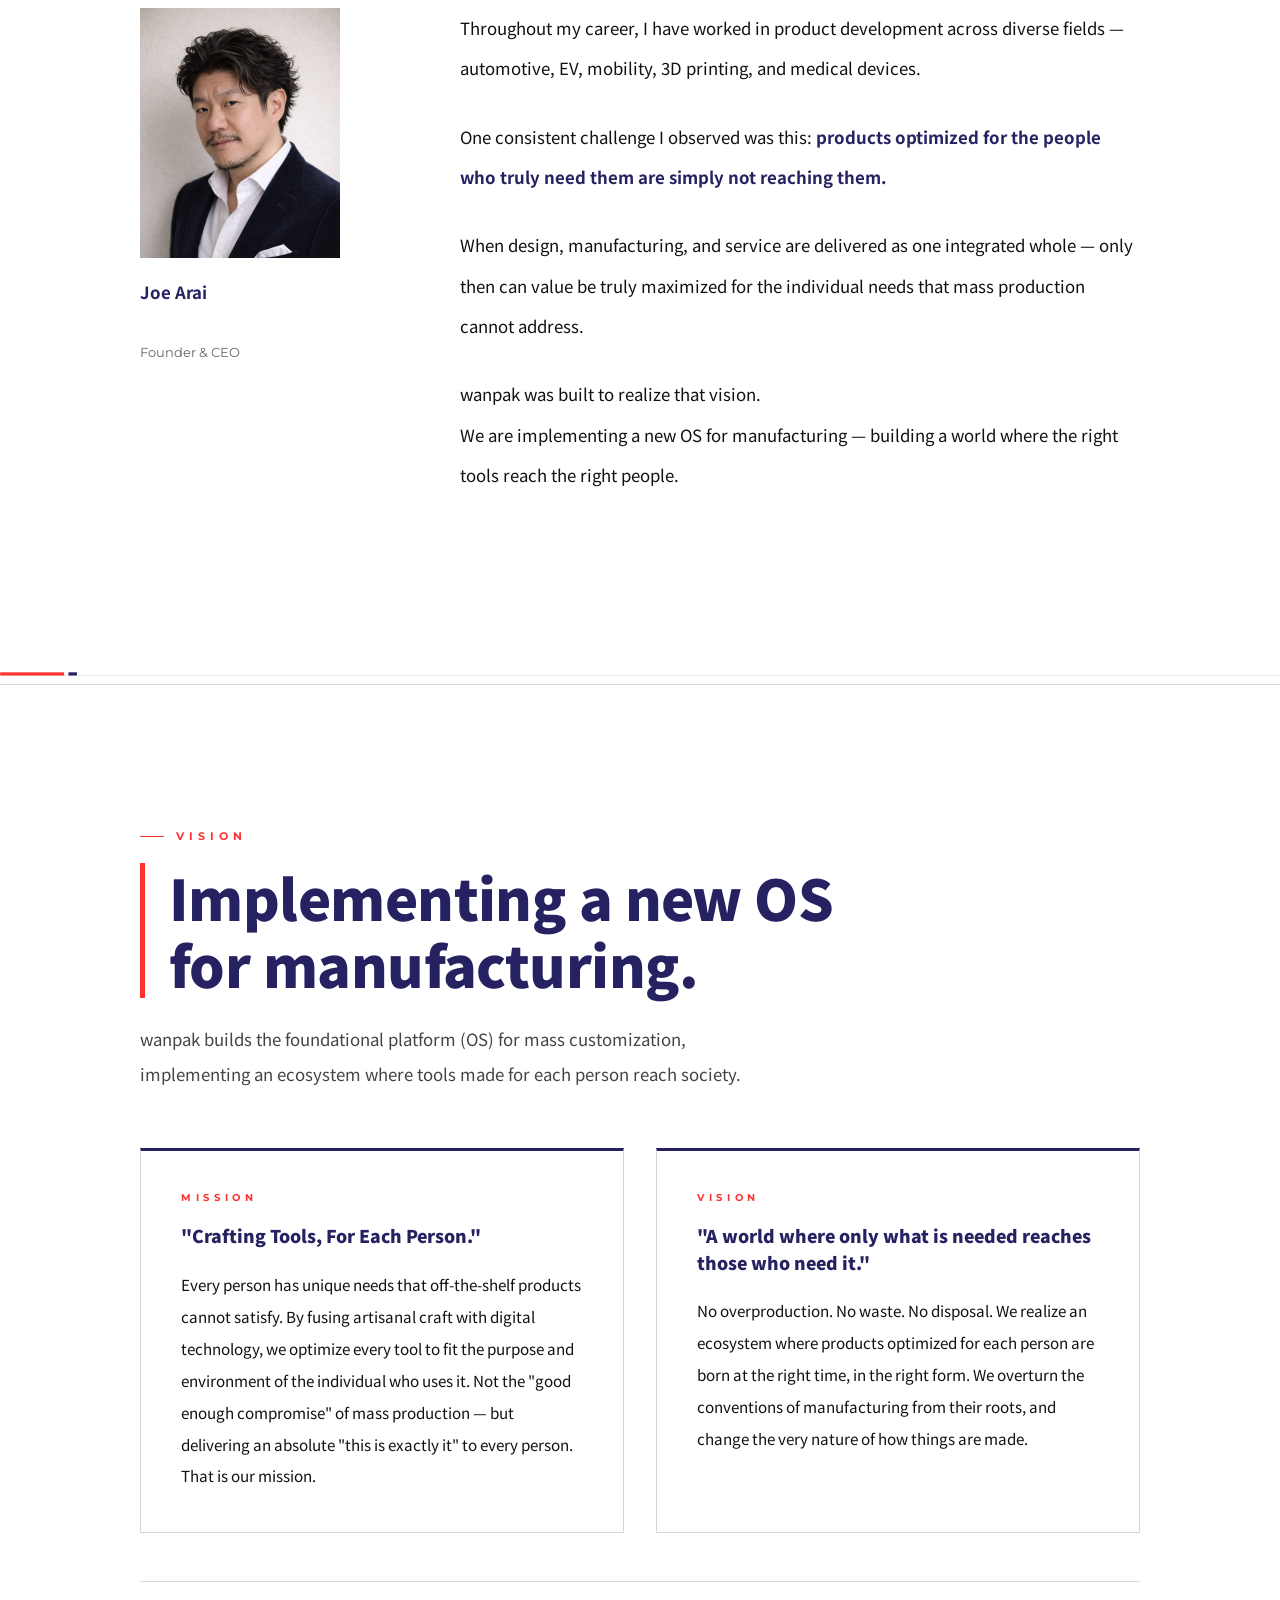
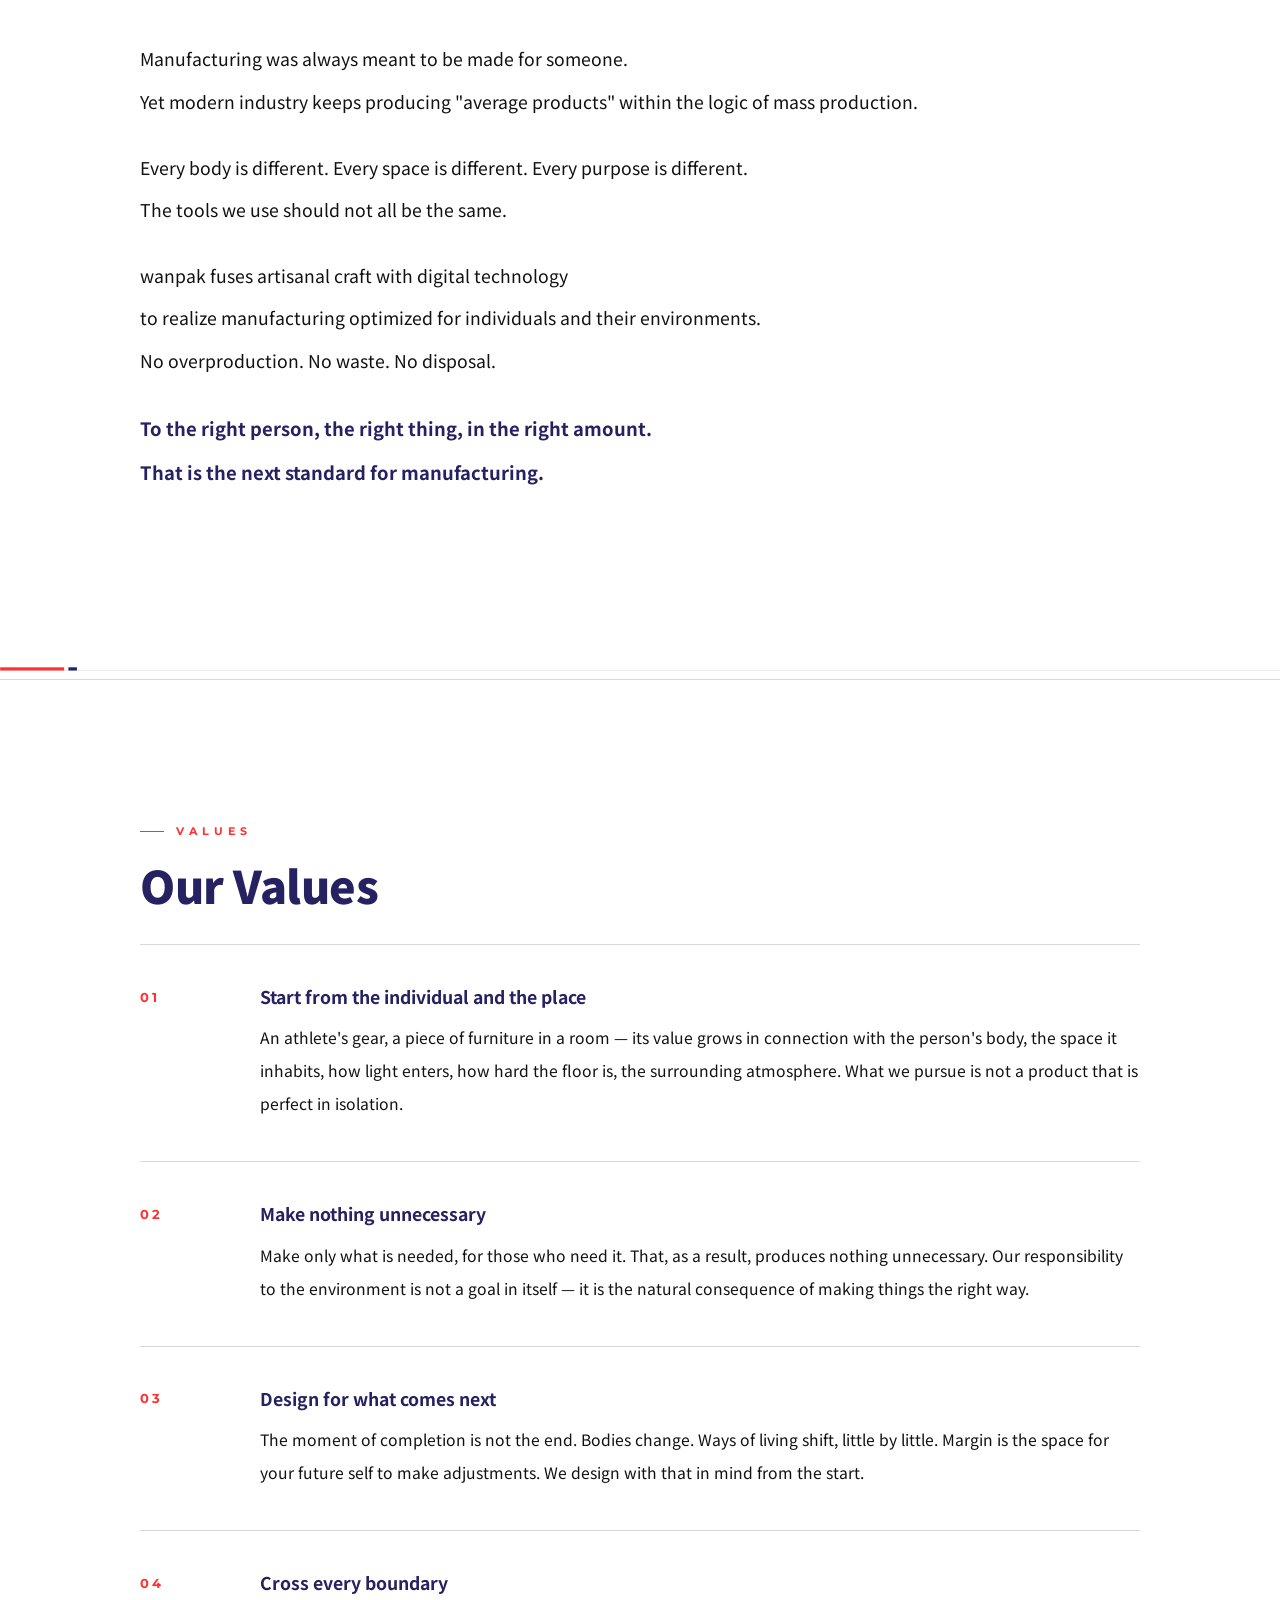
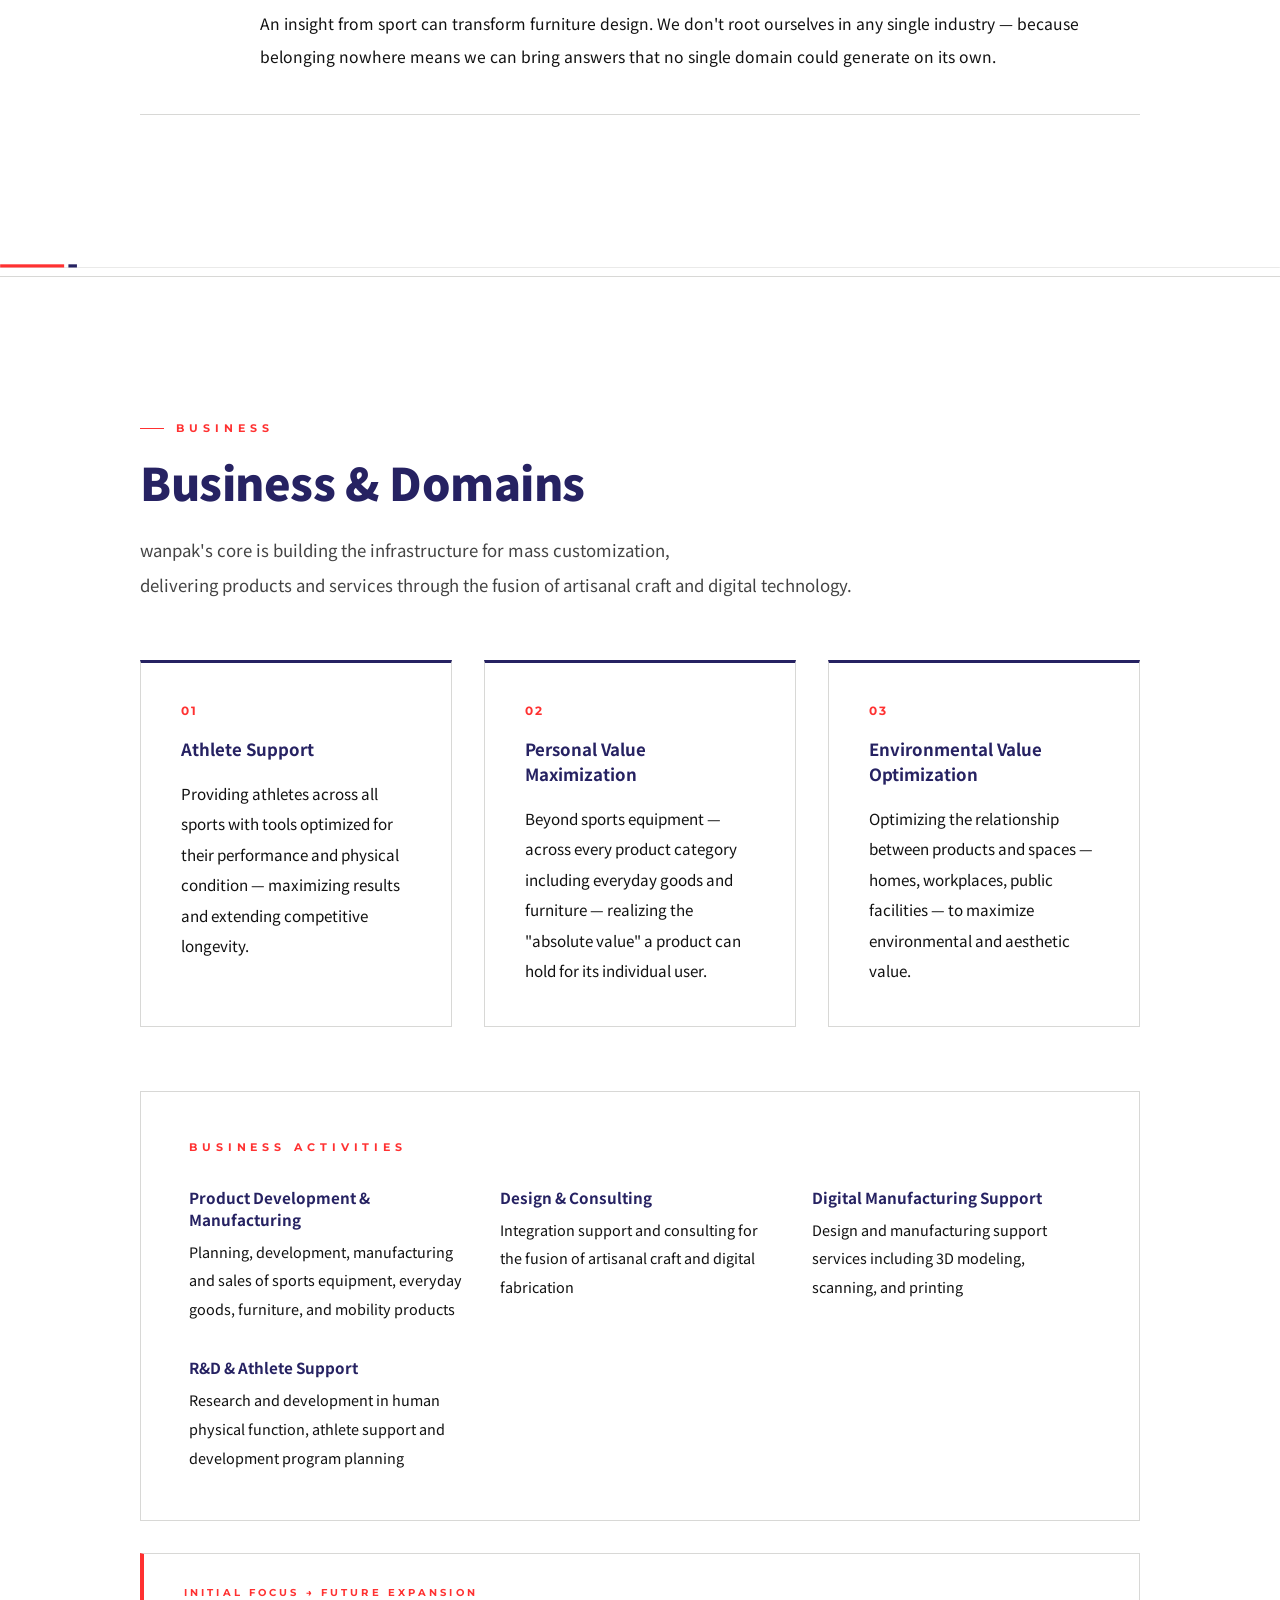
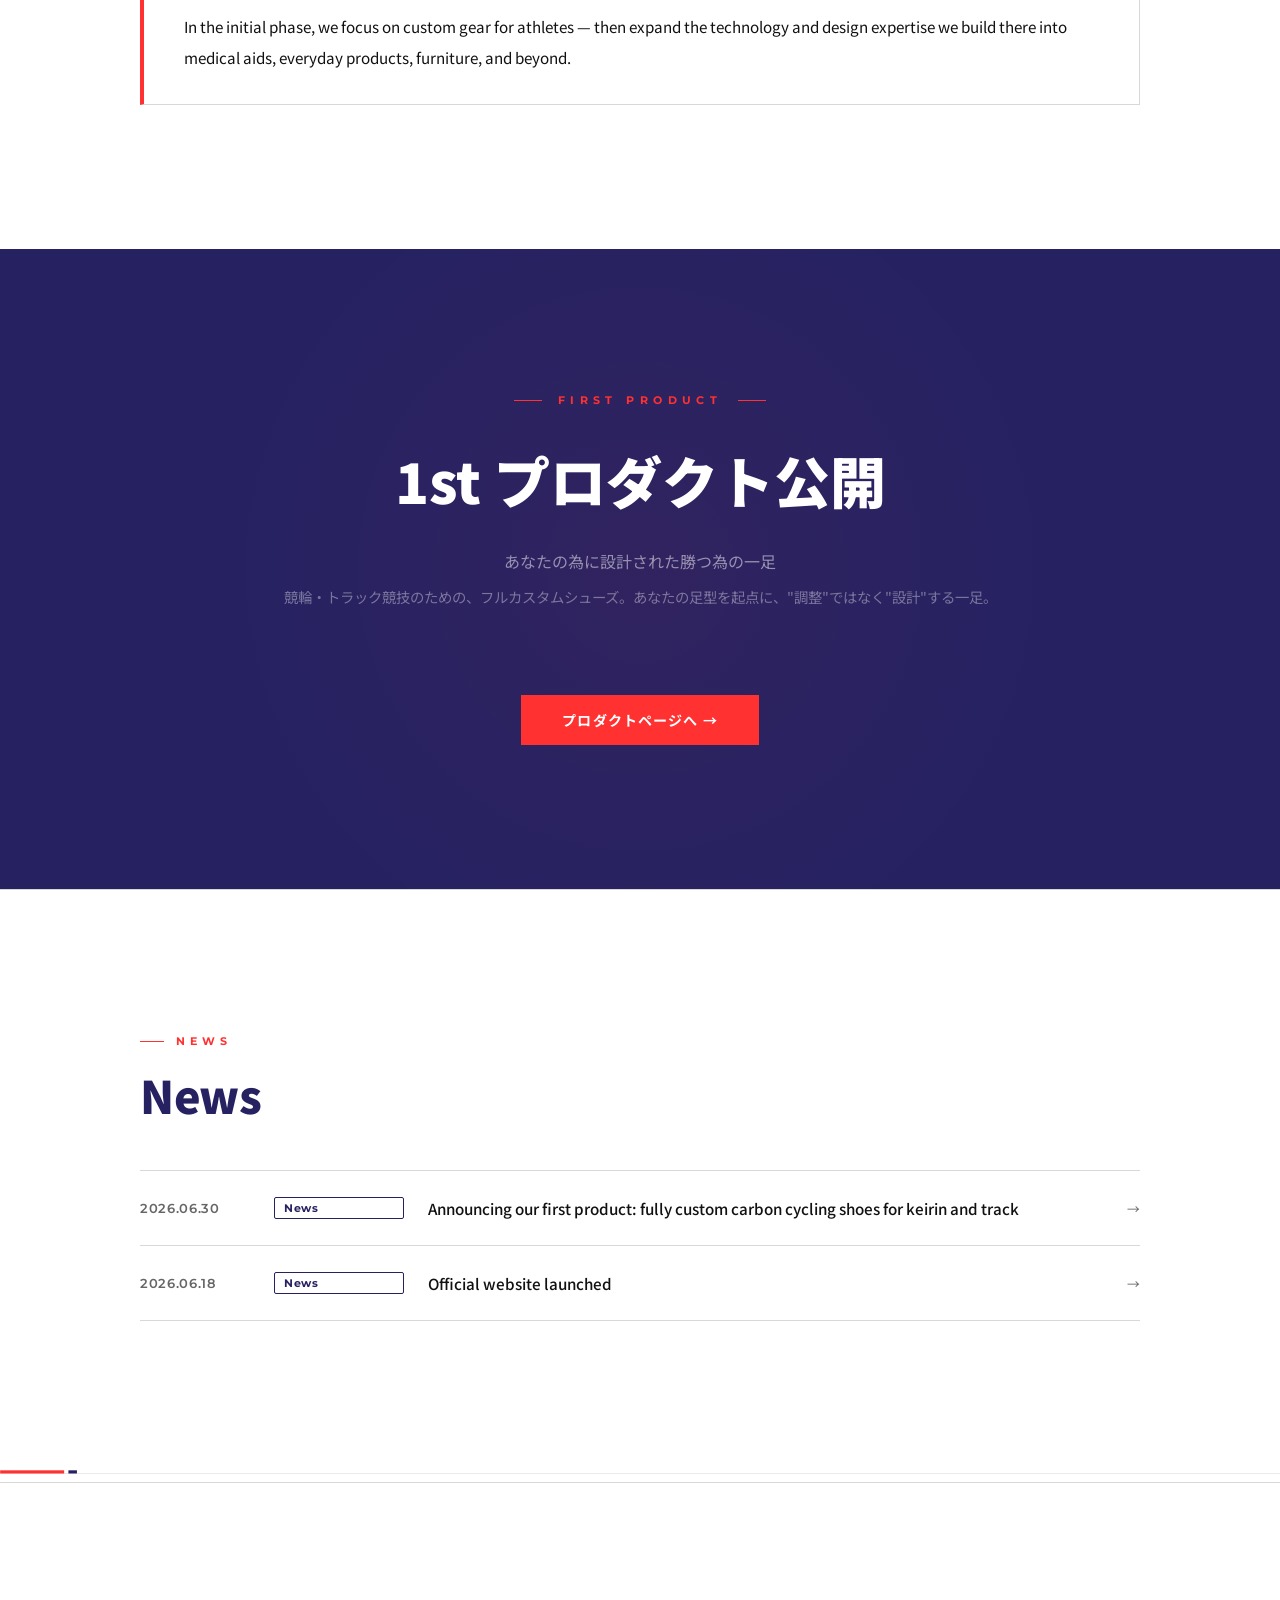
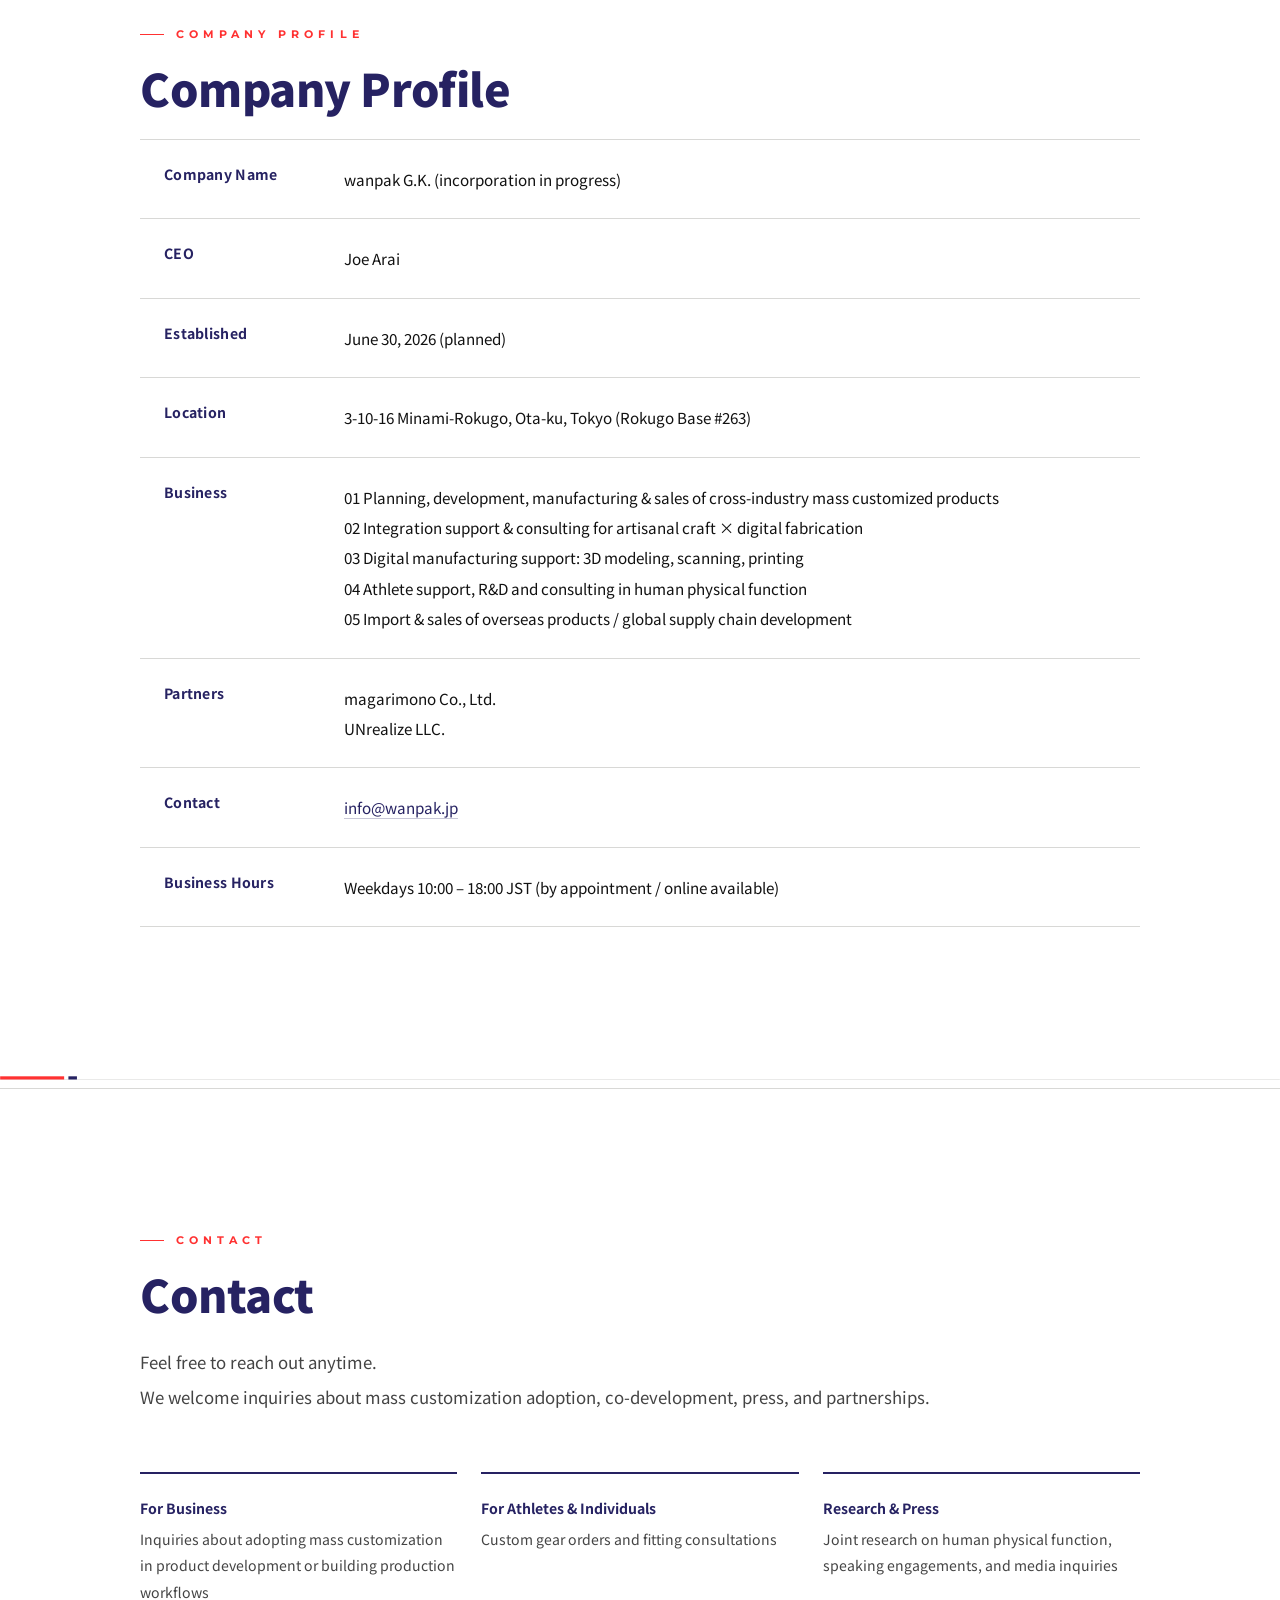
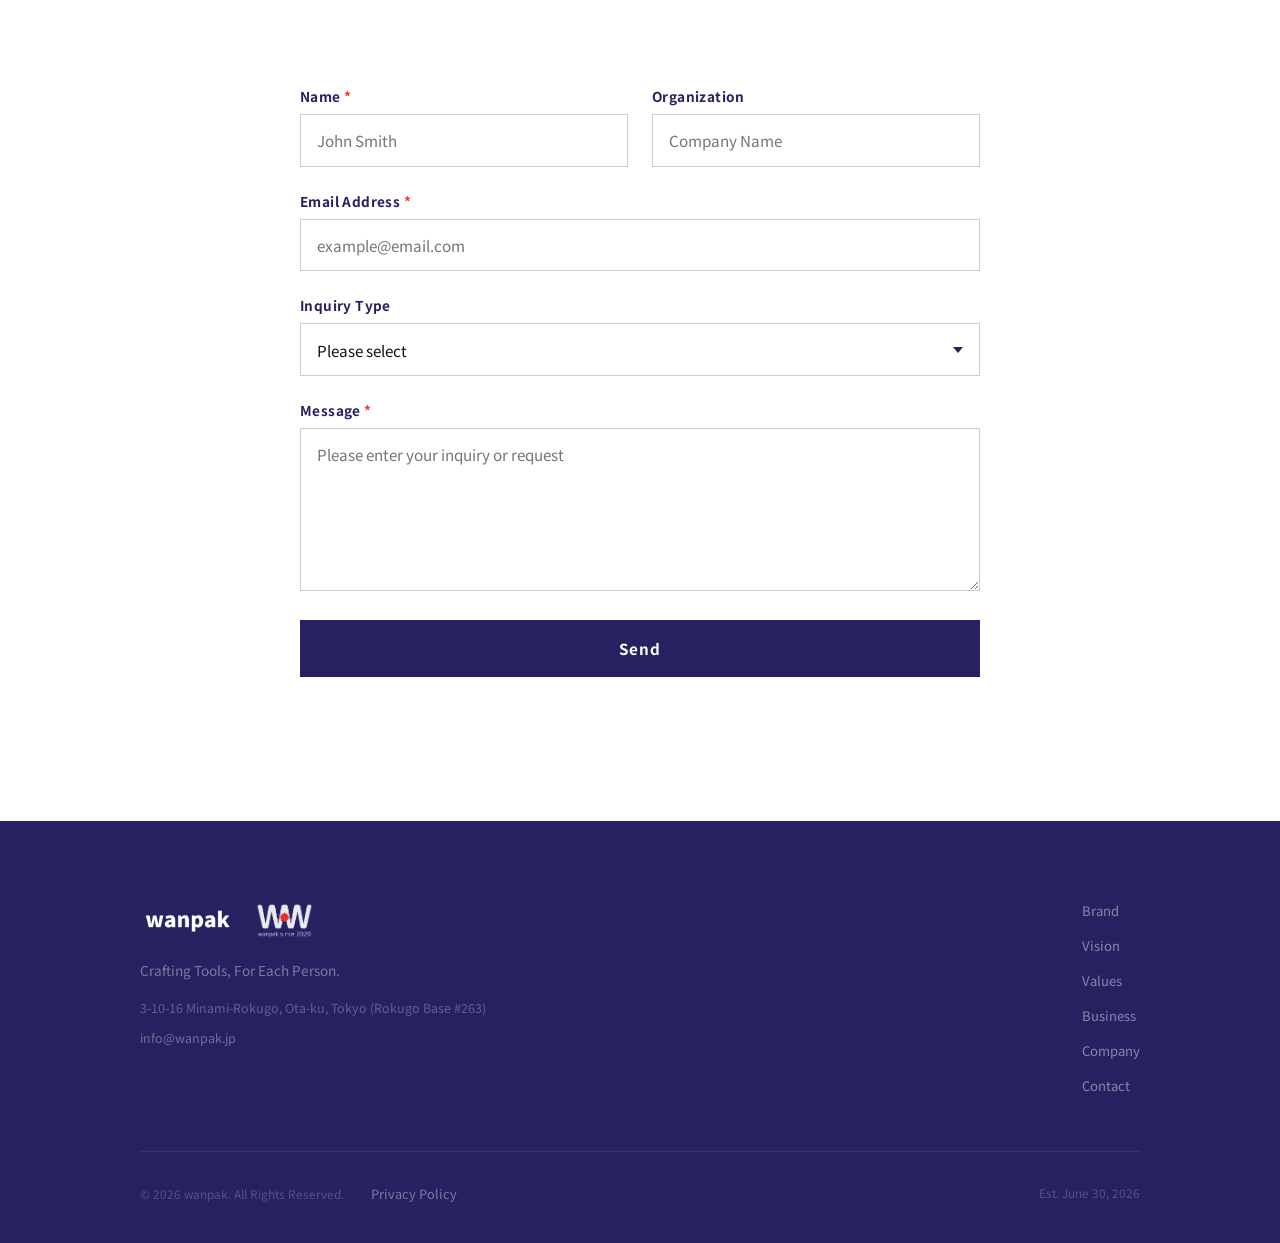
==== commit 8f2d9083: "dev: teaserテキストをmainと整合（6月→7月19日） JP/ENともにカウントダウン下のteaserテキストを 「2026年6月の設立とともに公開予定」→「2026年7月19日 公開予定" ====
--- a/en/index.html
+++ b/en/index.html
@@ -4,11 +4,8 @@
   <meta charset="UTF-8">
   <meta name="viewport" content="width=device-width, initial-scale=1.0">
   <title>wanpak | Crafting Tools, For Each Person.</title>
-  <meta name="description" content="wanpak is a mass customization platform that creates tools made for each individual person. Artisanal craft × digital technology. Launching June 2026.">
-  <link rel="canonical" href="https://wanpak.jp/en/">
-  <link rel="alternate" hreflang="ja" href="https://wanpak.jp/">
-  <link rel="alternate" hreflang="en" href="https://wanpak.jp/en/">
-  <link rel="alternate" hreflang="x-default" href="https://wanpak.jp/">
+  <meta name="description" content="wanpak is a mass customization platform that creates tools made for each individual person. Artisanal craft × digital technology. Launching July 19, 2026.">
+  <meta name="robots" content="noindex, nofollow">
   <meta property="og:title" content="wanpak | Crafting Tools, For Each Person.">
   <meta property="og:description" content="Good enough is no longer good enough. wanpak delivers tools optimized for each individual through mass customization.">
   <meta property="og:type" content="website">
@@ -403,7 +400,7 @@
             <span class="cd-unit">SECS</span>
           </div>
         </div>
-        <div class="cd-date">2026.07.19</div>
+        <div class="cd-date">2026.06.30</div>
       </div>
       <button id="btn-subscribe" class="btn-teaser" type="button"
               data-open-text="Stay Updated →"
@@ -459,6 +456,12 @@
           <span class="news-arrow">→</span>
         </button>
         -->
+        <button class="news-item reveal" data-modal="news-02">
+          <time class="news-date">2026.06.30</time>
+          <span class="news-tag">News</span>
+          <h3 class="news-title">Announcing our first product: fully custom carbon cycling shoes for keirin and track</h3>
+          <span class="news-arrow">→</span>
+        </button>
         <button class="news-item reveal" data-modal="news-01">
           <time class="news-date">2026.06.18</time>
           <span class="news-tag">News</span>
@@ -600,6 +603,19 @@
   </div>
 
   <!-- ===== NEWS ARTICLE TEMPLATES ===== -->
+  <template id="news-02">
+    <div class="nmt-tag">News</div>
+    <time class="nmt-date">June 30, 2026</time>
+    <h2 class="nmt-title">Announcing our first product: fully custom carbon cycling shoes for keirin and track</h2>
+    <div class="nmt-body">
+      <p>wanpak is proud to announce the development of its first product: <strong>fully custom carbon cycling shoes for keirin and track competition.</strong></p>
+      <p>We are building shoes that are not adjusted to fit you — they are designed from the ground up around you. Using precise measurements of your foot and a range of individual data, we tailor both fit and stiffness feel for each individual athlete. Your body's measurements determine everything about your shoes.</p>
+      <p>The fusion of deep craftsmanship knowledge and digital fabrication technology allows us to deliver the performance that Japan's top athletes demand on the competition floor.</p>
+      <p><strong>Timeline</strong><br>Beginning in 2027, we will provide prototype shoes to top keirin and track athletes for evaluation. Full-scale production and orders are scheduled to begin in 2028.</p>
+      <p>Learn more on our <a href="/product.html">Product page</a>. To receive updates, please subscribe via the "Stay Updated" button on this page.</p>
+    </div>
+  </template>
+
   <template id="news-01">
     <div class="nmt-tag">News</div>
     <time class="nmt-date">June 18, 2026</time>
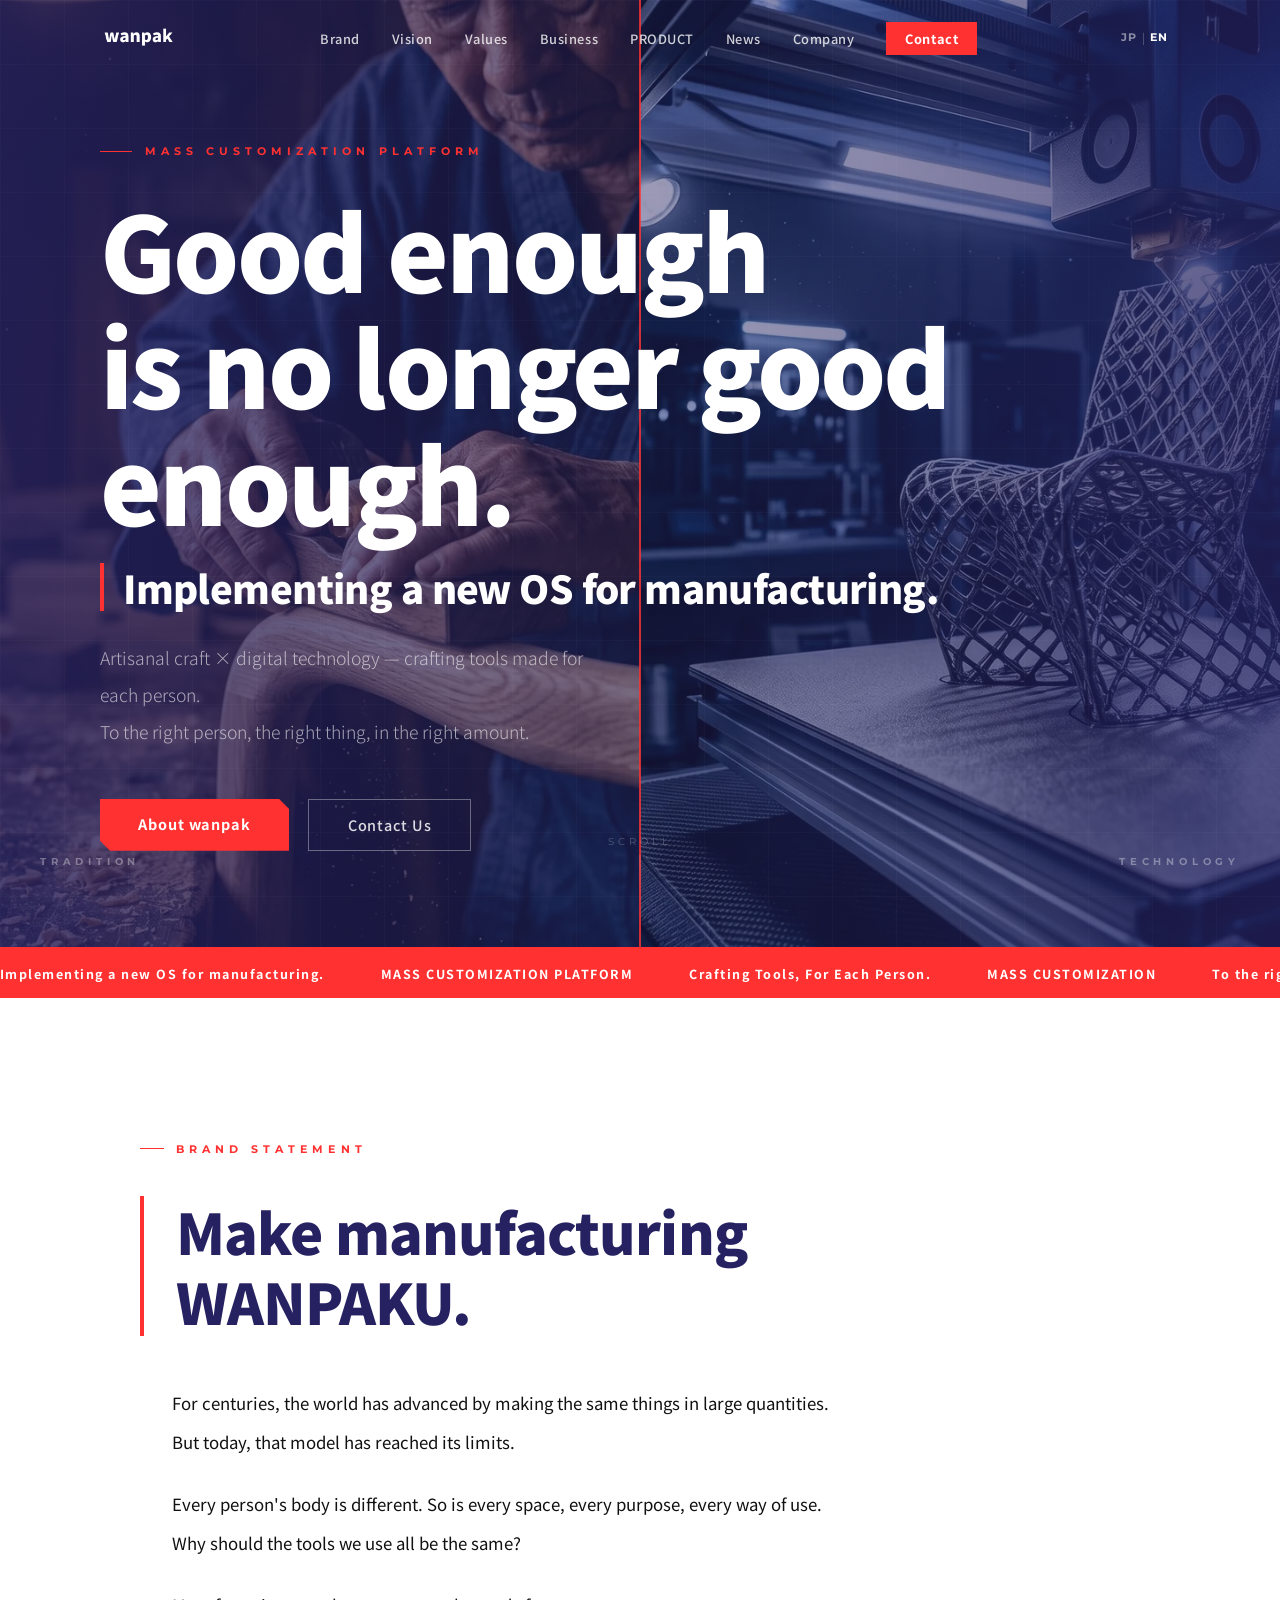
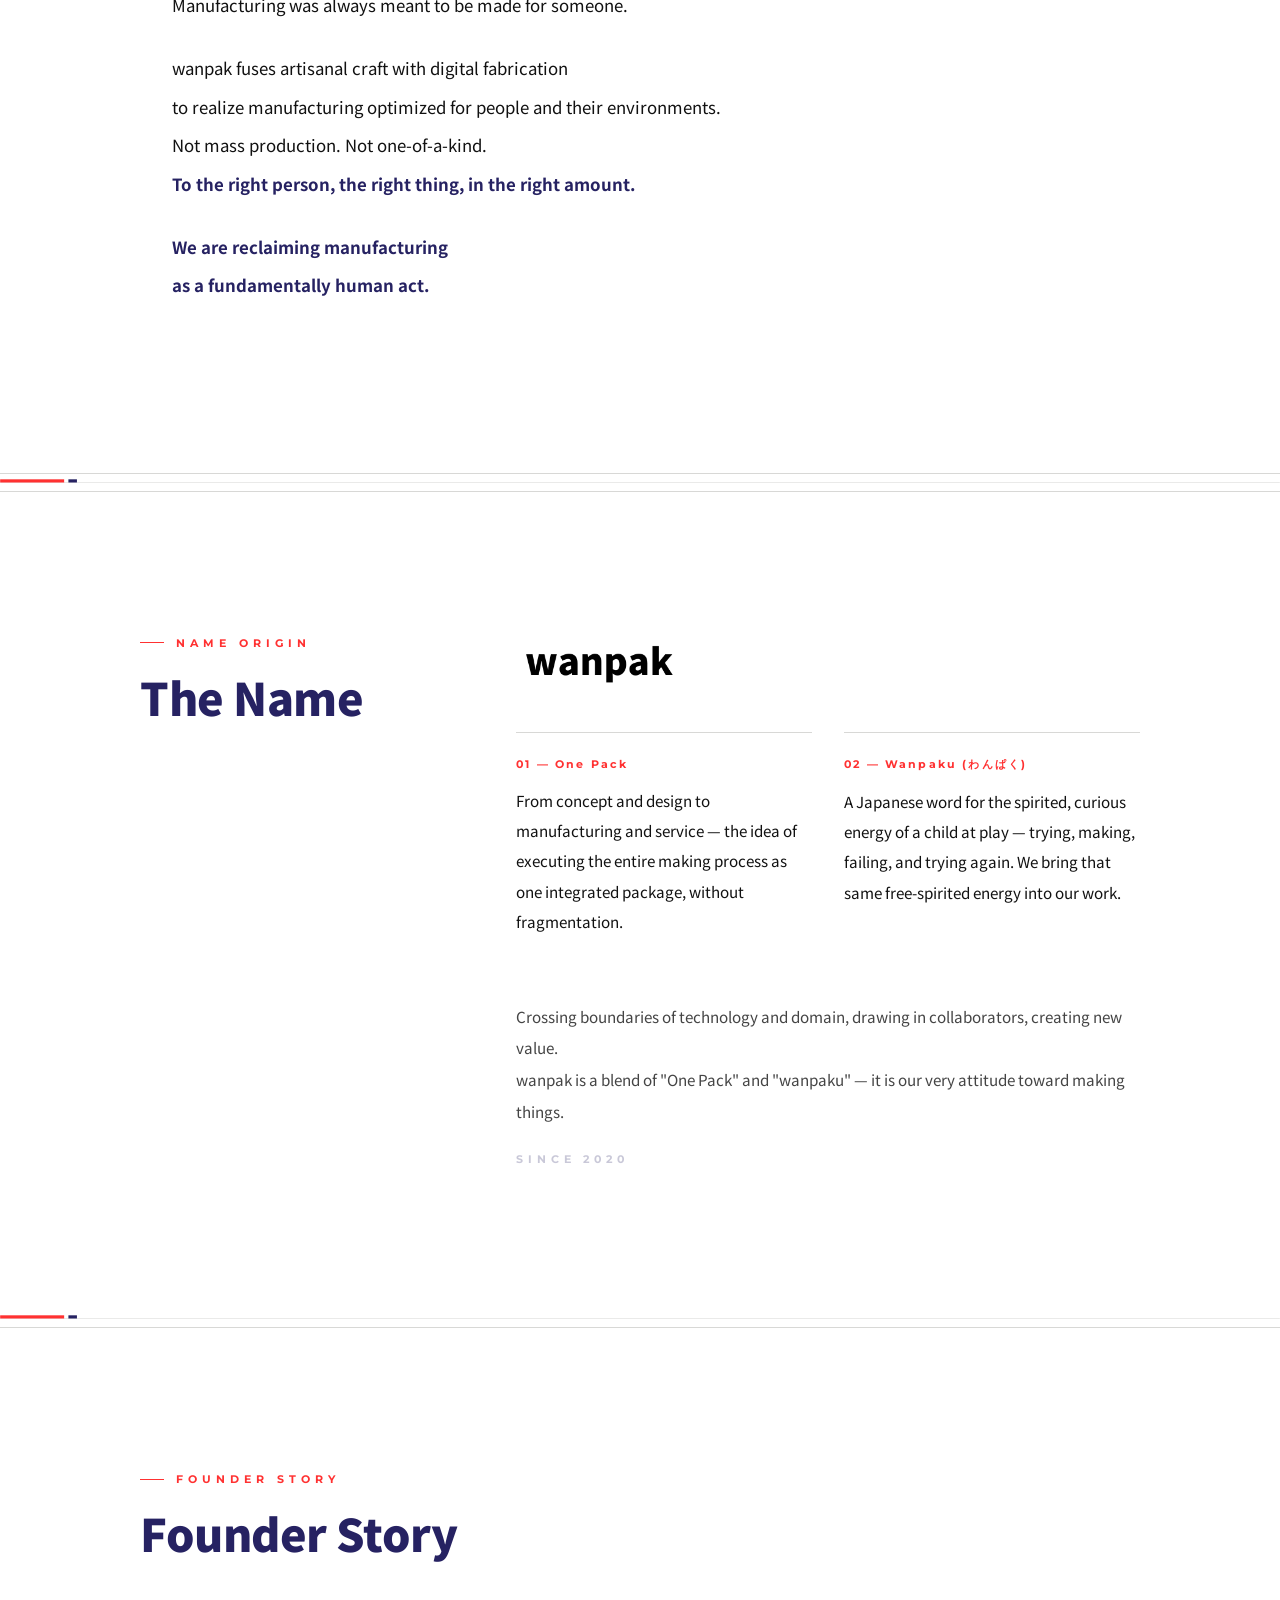
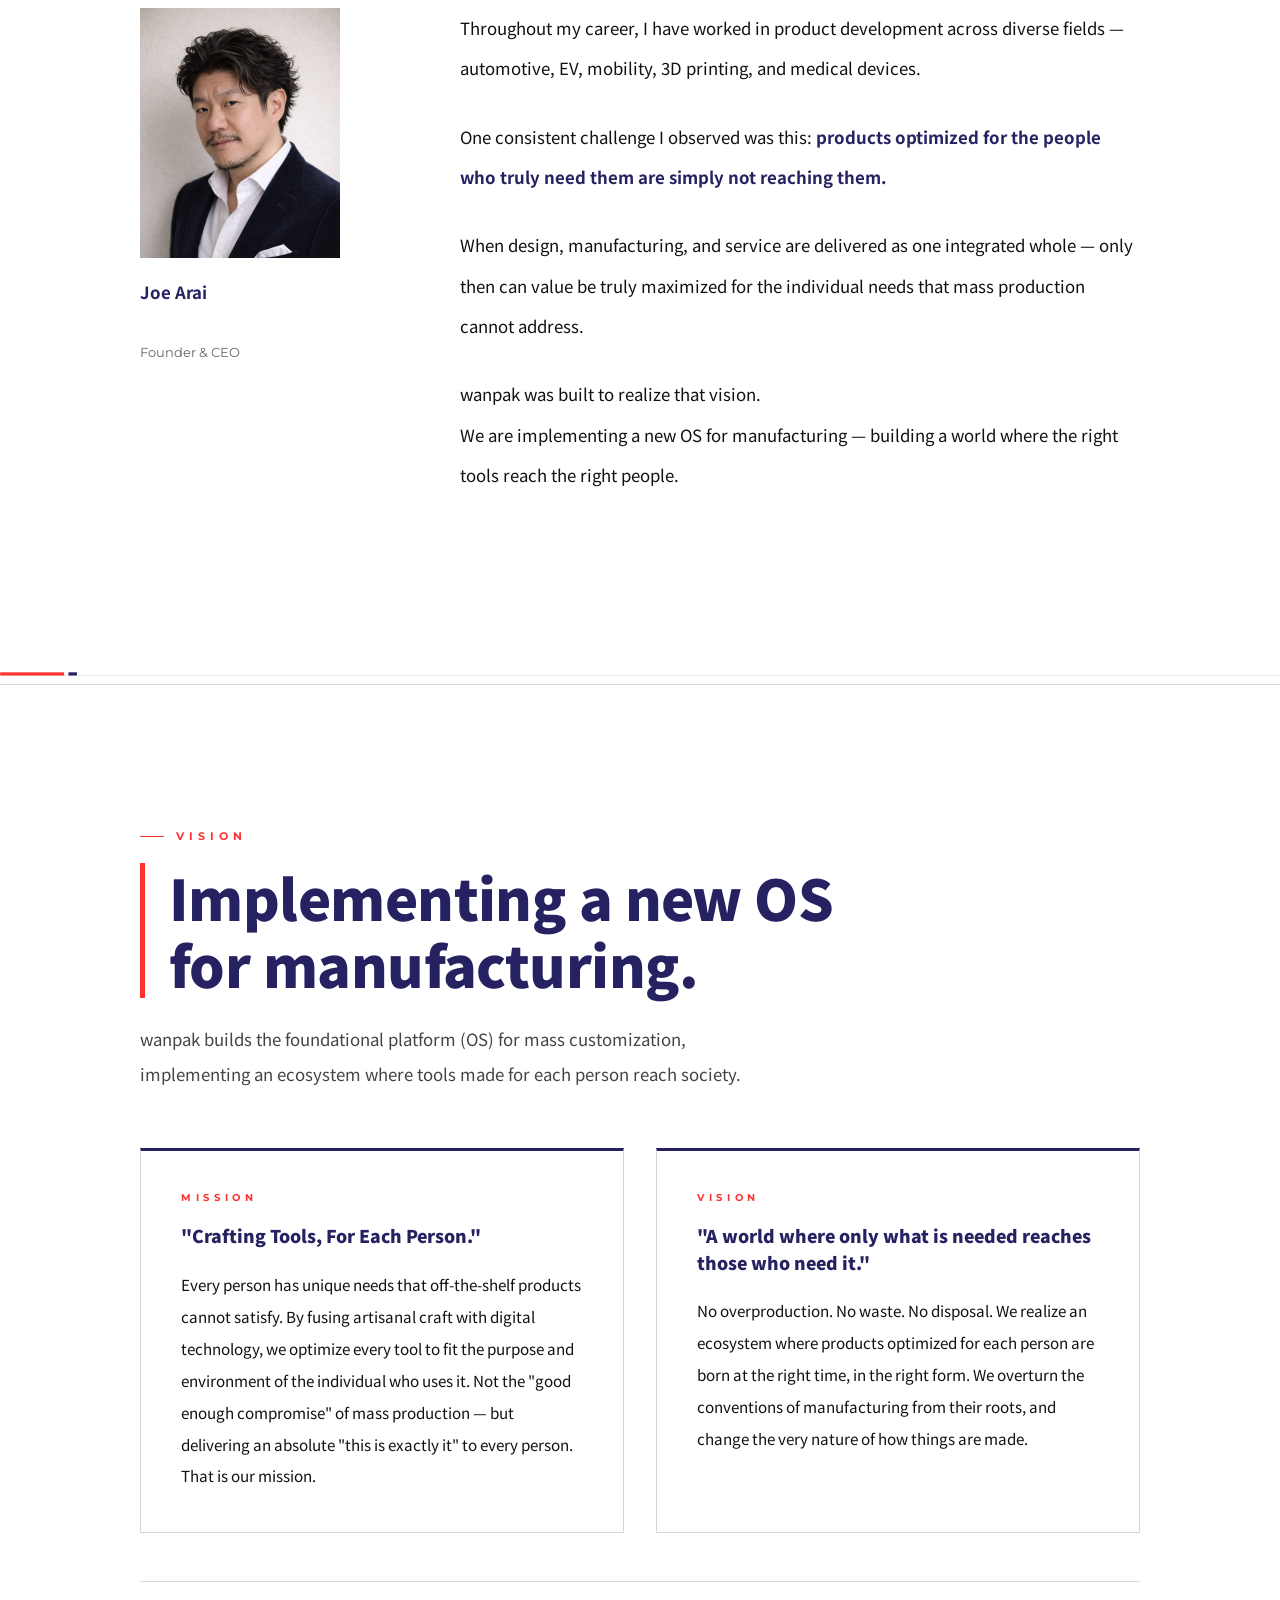
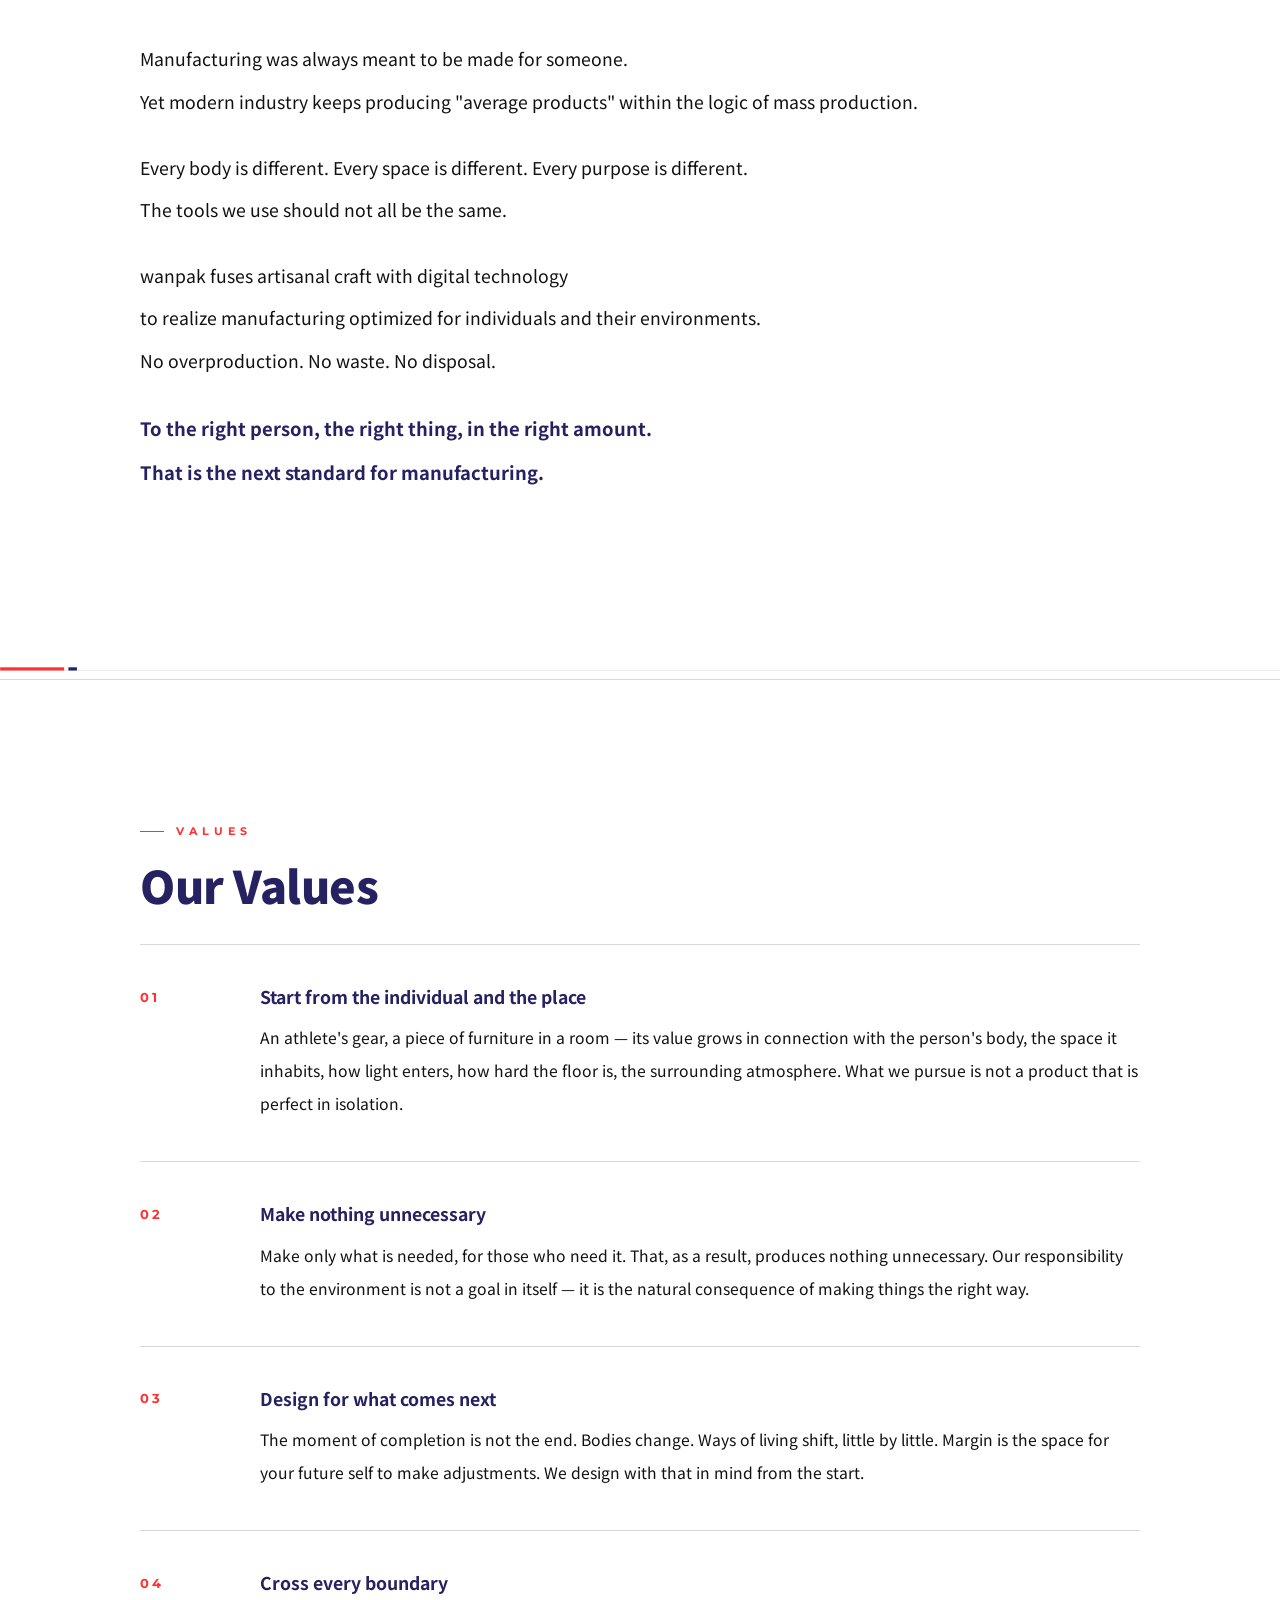
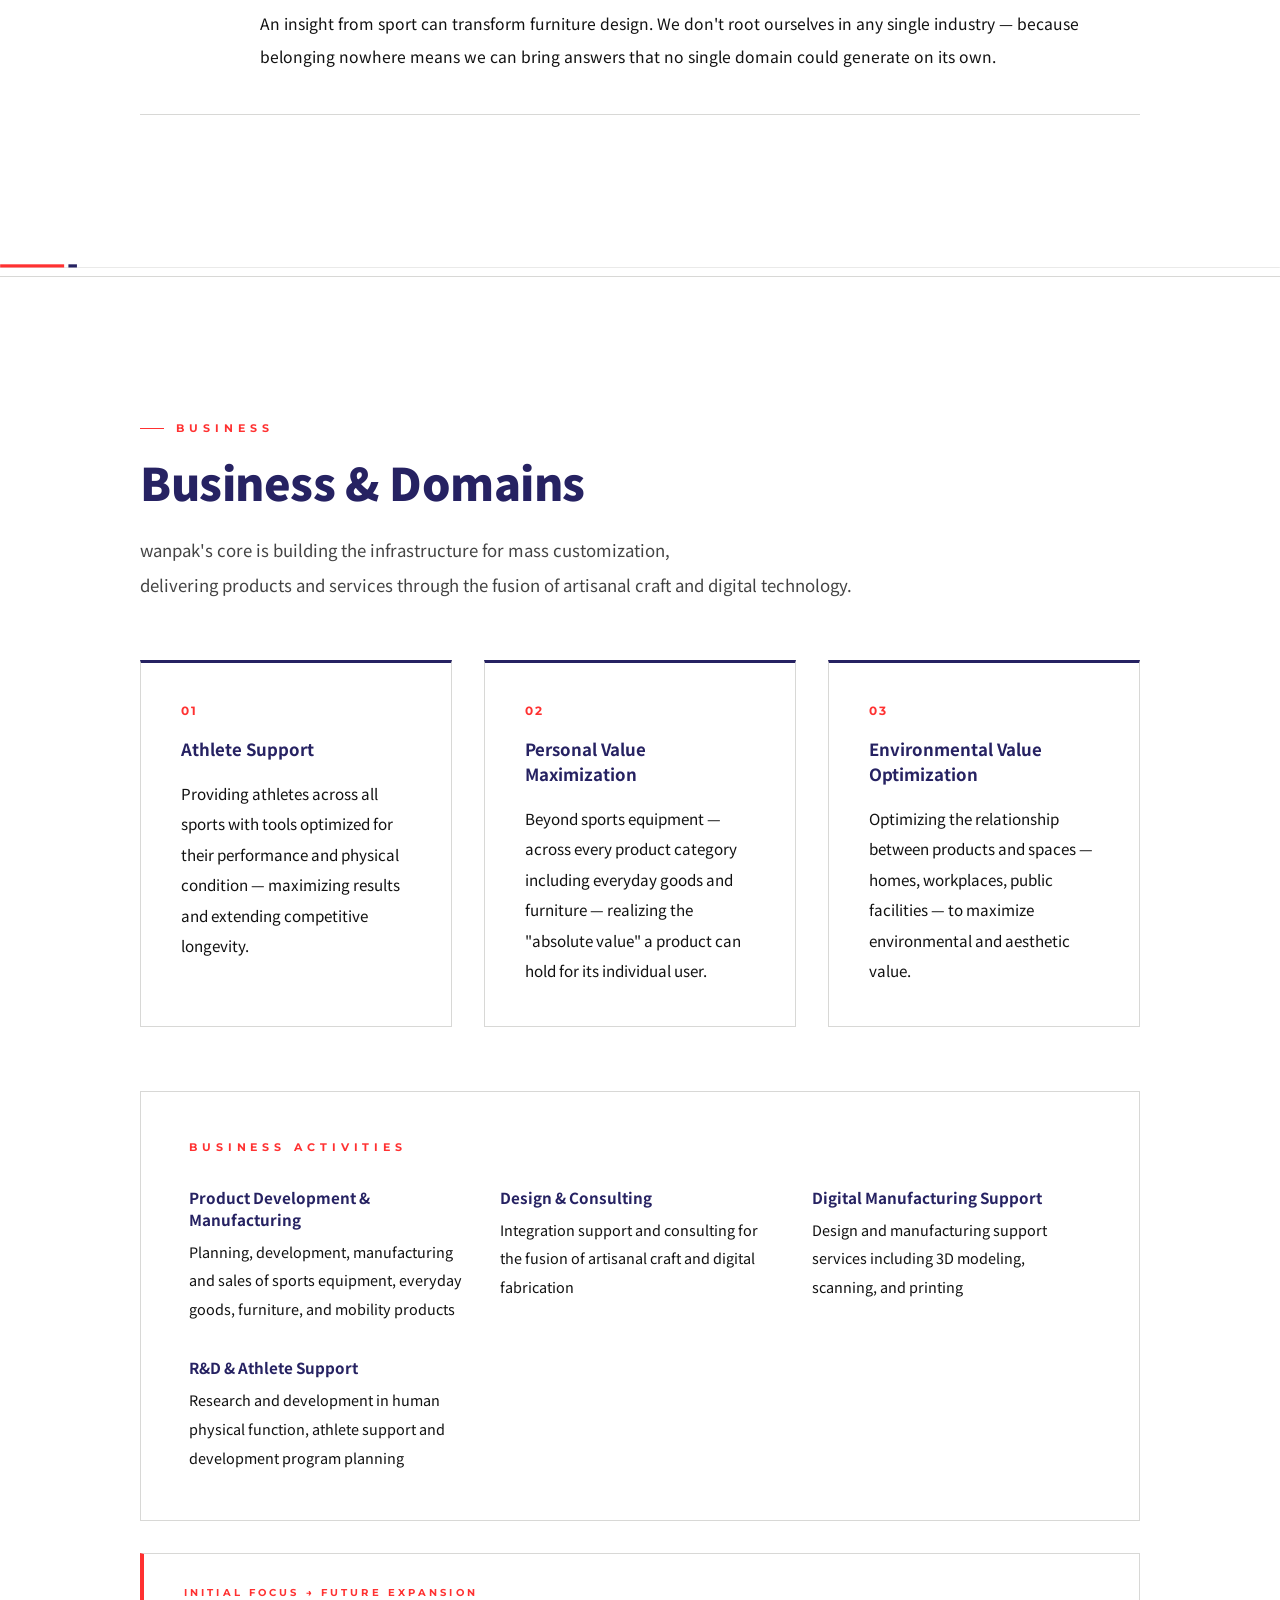
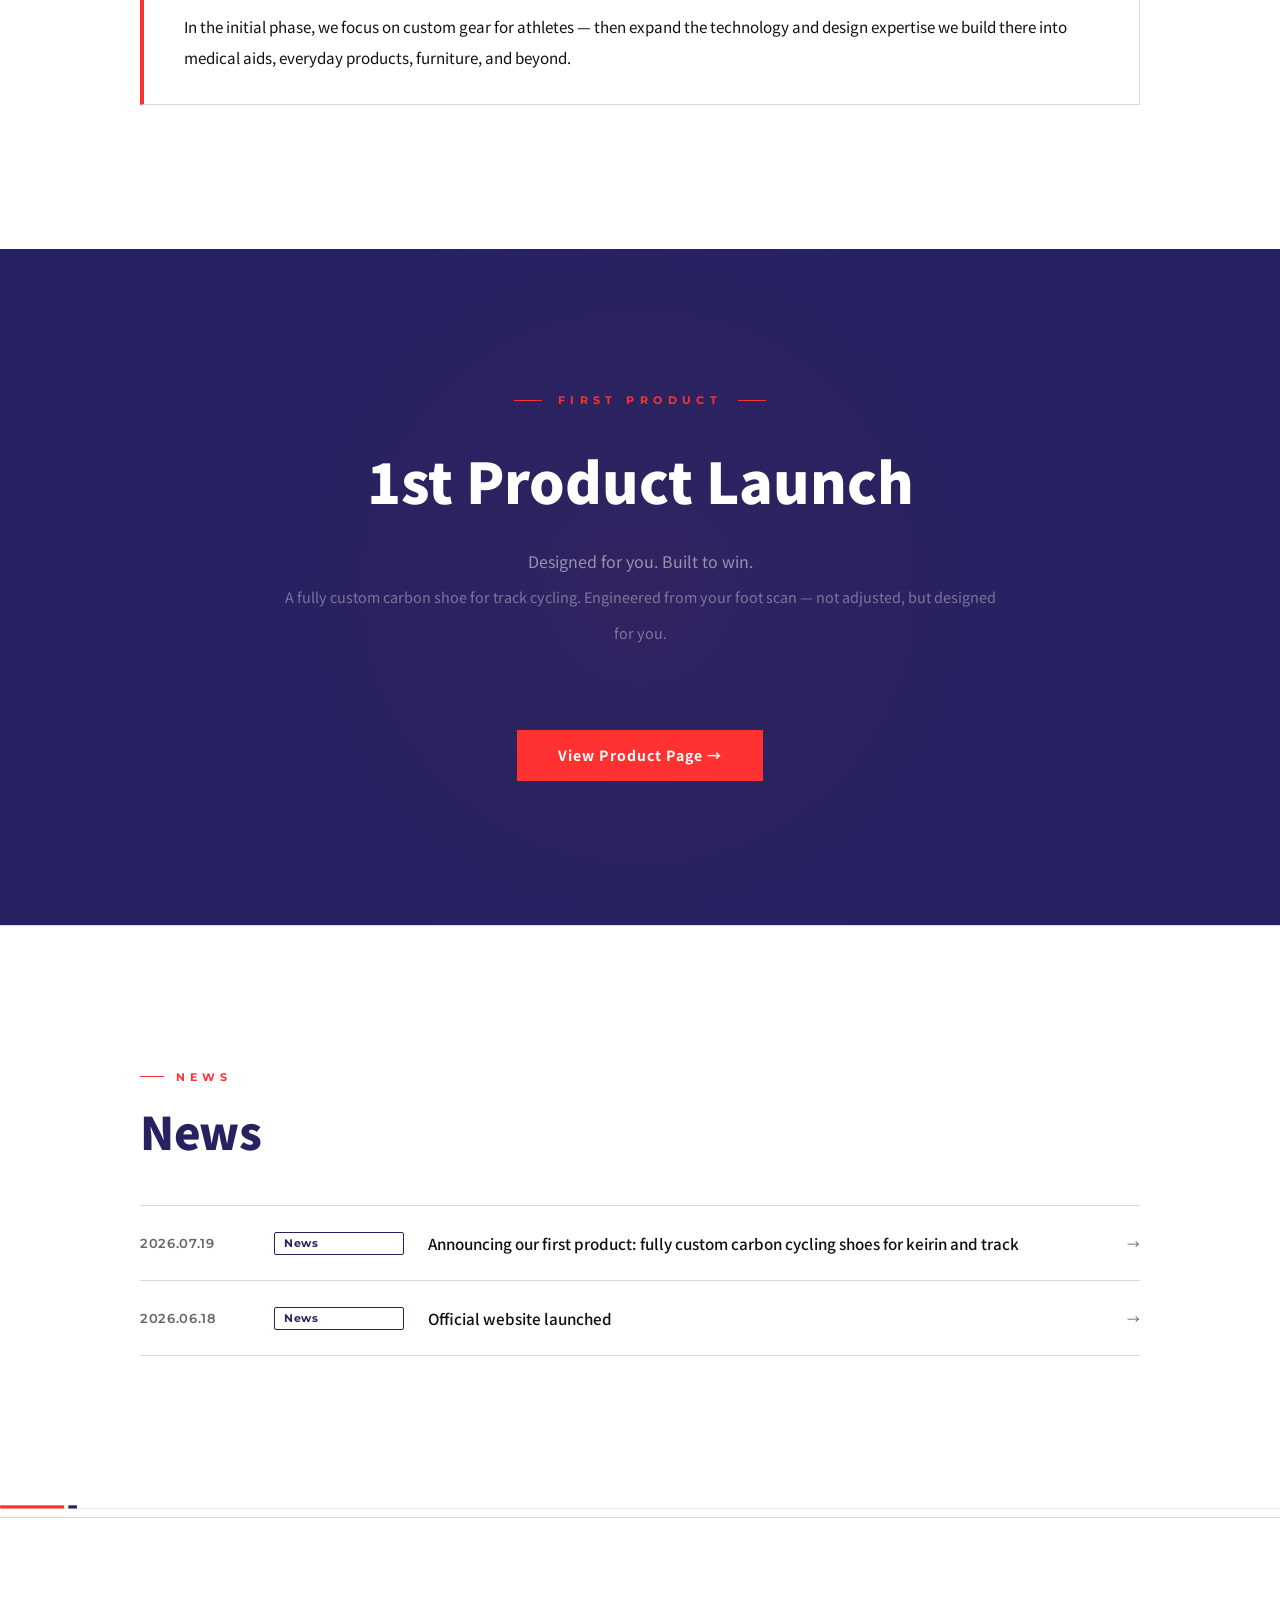
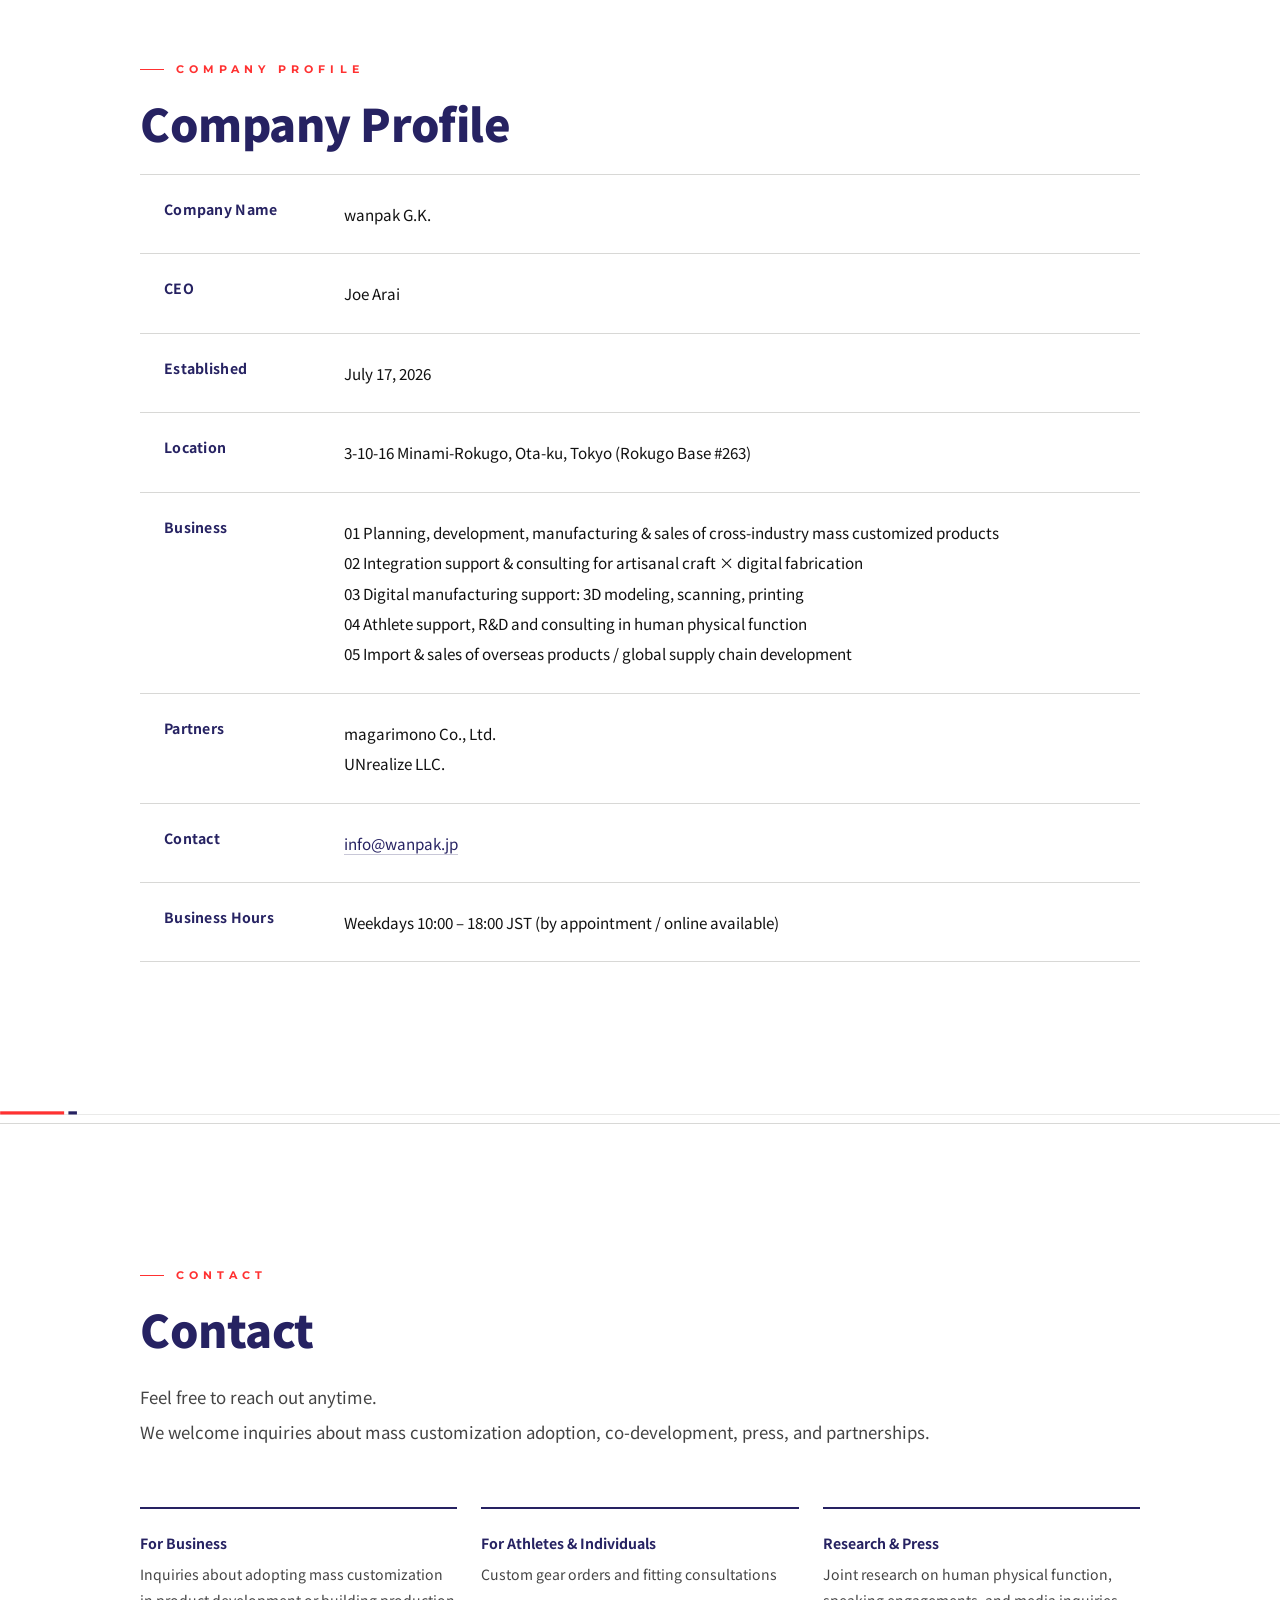
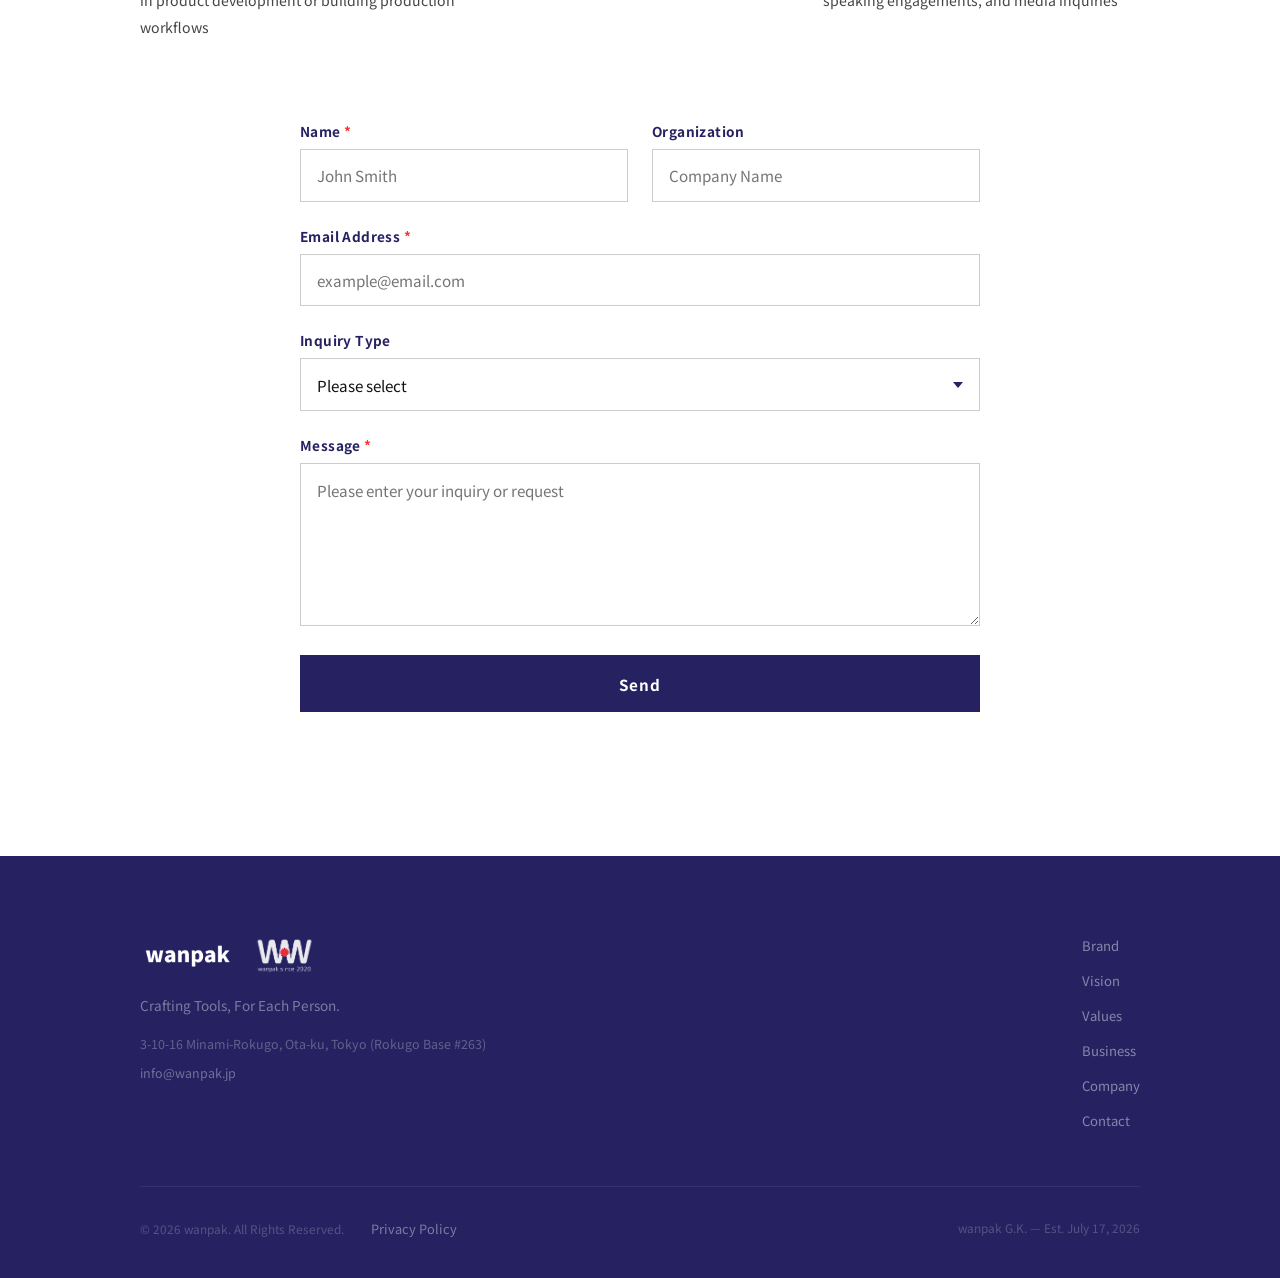
==== commit da734696: "HP 7/19前日最終修正: 設立日6/30→7/17・設立準備中を削除・cd-date/news日付を7/19化 - index.html / en/index.html / koukoku.htm" ====
--- a/en/index.html
+++ b/en/index.html
@@ -400,7 +400,7 @@
             <span class="cd-unit">SECS</span>
           </div>
         </div>
-        <div class="cd-date">2026.06.30</div>
+        <div class="cd-date">2026.07.19</div>
       </div>
       <button id="btn-subscribe" class="btn-teaser" type="button"
               data-open-text="Stay Updated →"
@@ -457,7 +457,7 @@
         </button>
         -->
         <button class="news-item reveal" data-modal="news-02">
-          <time class="news-date">2026.06.30</time>
+          <time class="news-date">2026.07.19</time>
           <span class="news-tag">News</span>
           <h3 class="news-title">Announcing our first product: fully custom carbon cycling shoes for keirin and track</h3>
           <span class="news-arrow">→</span>
@@ -483,7 +483,7 @@
           <tbody>
             <tr>
               <th>Company Name</th>
-              <td>wanpak G.K. (incorporation in progress)</td>
+              <td>wanpak G.K.</td>
             </tr>
             <tr>
               <th>CEO</th>
@@ -491,7 +491,7 @@
             </tr>
             <tr>
               <th>Established</th>
-              <td>June 30, 2026 (planned)</td>
+              <td>July 17, 2026</td>
             </tr>
             <tr>
               <th>Location</th>
@@ -605,7 +605,7 @@
   <!-- ===== NEWS ARTICLE TEMPLATES ===== -->
   <template id="news-02">
     <div class="nmt-tag">News</div>
-    <time class="nmt-date">June 30, 2026</time>
+    <time class="nmt-date">July 19, 2026</time>
     <h2 class="nmt-title">Announcing our first product: fully custom carbon cycling shoes for keirin and track</h2>
     <div class="nmt-body">
       <p>wanpak is proud to announce the development of its first product: <strong>fully custom carbon cycling shoes for keirin and track competition.</strong></p>
@@ -621,9 +621,9 @@
     <time class="nmt-date">June 18, 2026</time>
     <h2 class="nmt-title">Official website launched</h2>
     <div class="nmt-body">
-      <p>wanpak (pre-incorporation) has officially launched its website at <strong>wanpak.jp</strong>.</p>
+      <p>wanpak G.K. has officially launched its website at <strong>wanpak.jp</strong>.</p>
       <p>With the mission to "create a world without off-the-shelf limitations," wanpak delivers mass customization for every individual — combining artisanal craft with digital technology to create tools perfectly optimized for each person's body, purpose, and environment.</p>
-      <p>We are currently developing our first product, with full details to be announced at our official company launch on June 30, 2026.</p>
+      <p>wanpak G.K. officially incorporated on July 17, 2026. Our first product launches July 19, 2026 — see the product page for details.</p>
       <p>To receive updates, please subscribe via the "Stay Updated" button on this page. We look forward to staying in touch.</p>
     </div>
   </template>
@@ -652,7 +652,7 @@
       </div>
       <div class="footer-bottom">
         <p>© 2026 wanpak. All Rights Reserved. <a href="../privacy.html" style="color:rgba(255,255,255,0.4);margin-left:1.5rem;font-size:0.8rem;">Privacy Policy</a></p>
-        <p>Est. June 30, 2026</p>
+        <p>wanpak G.K. — Est. July 17, 2026</p>
       </div>
     </div>
   </footer>
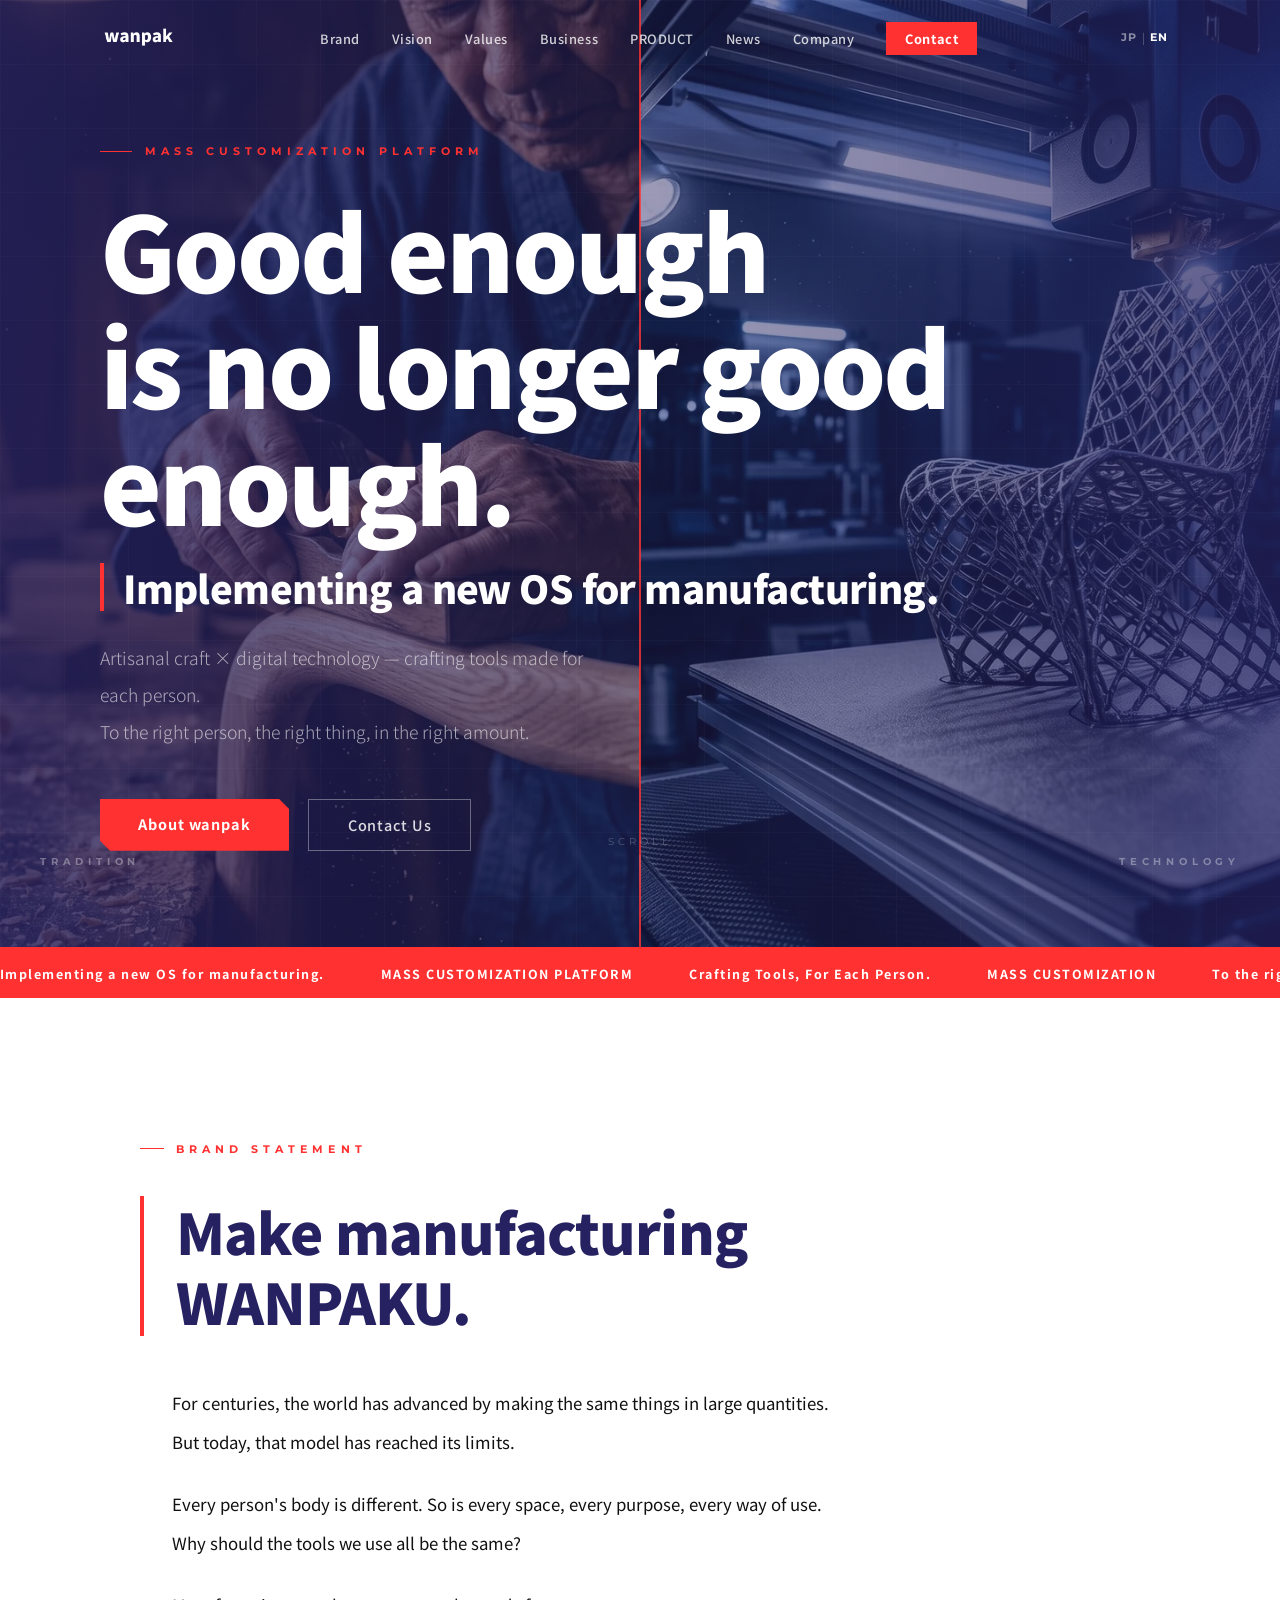
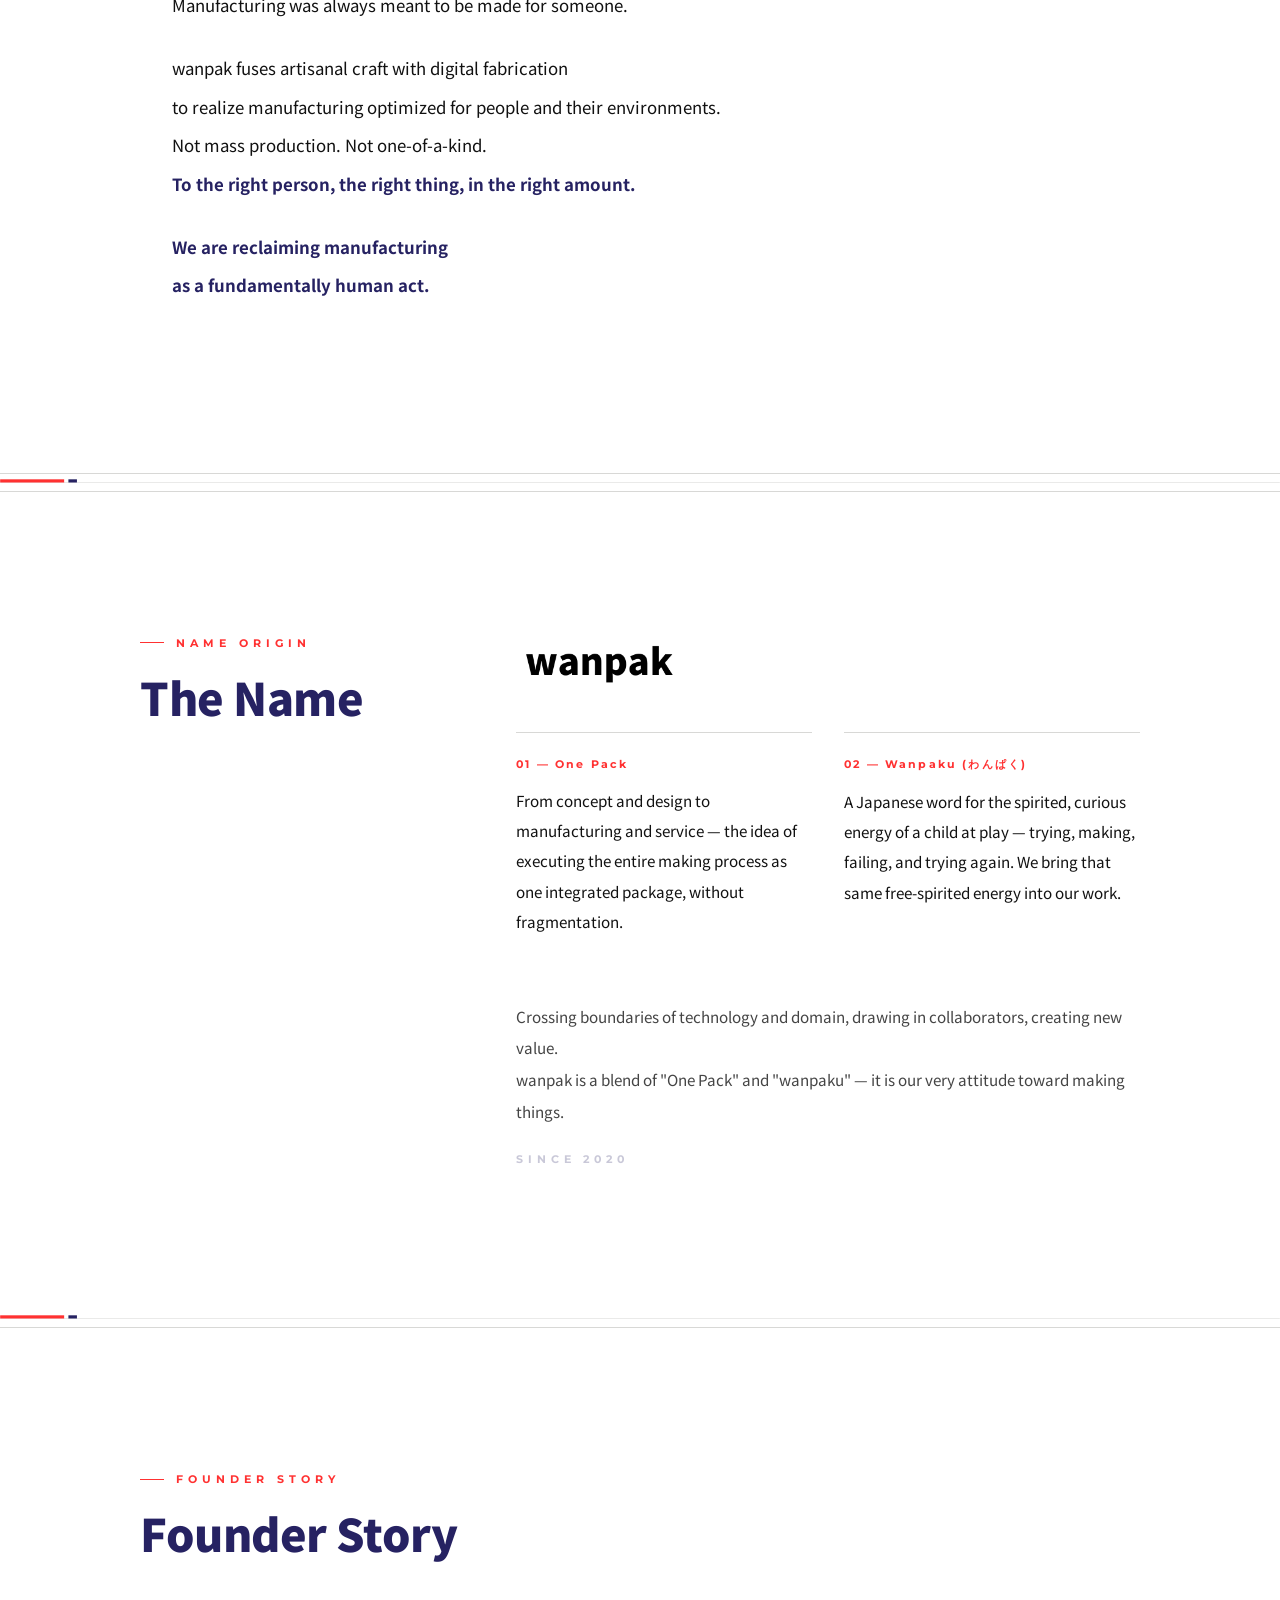
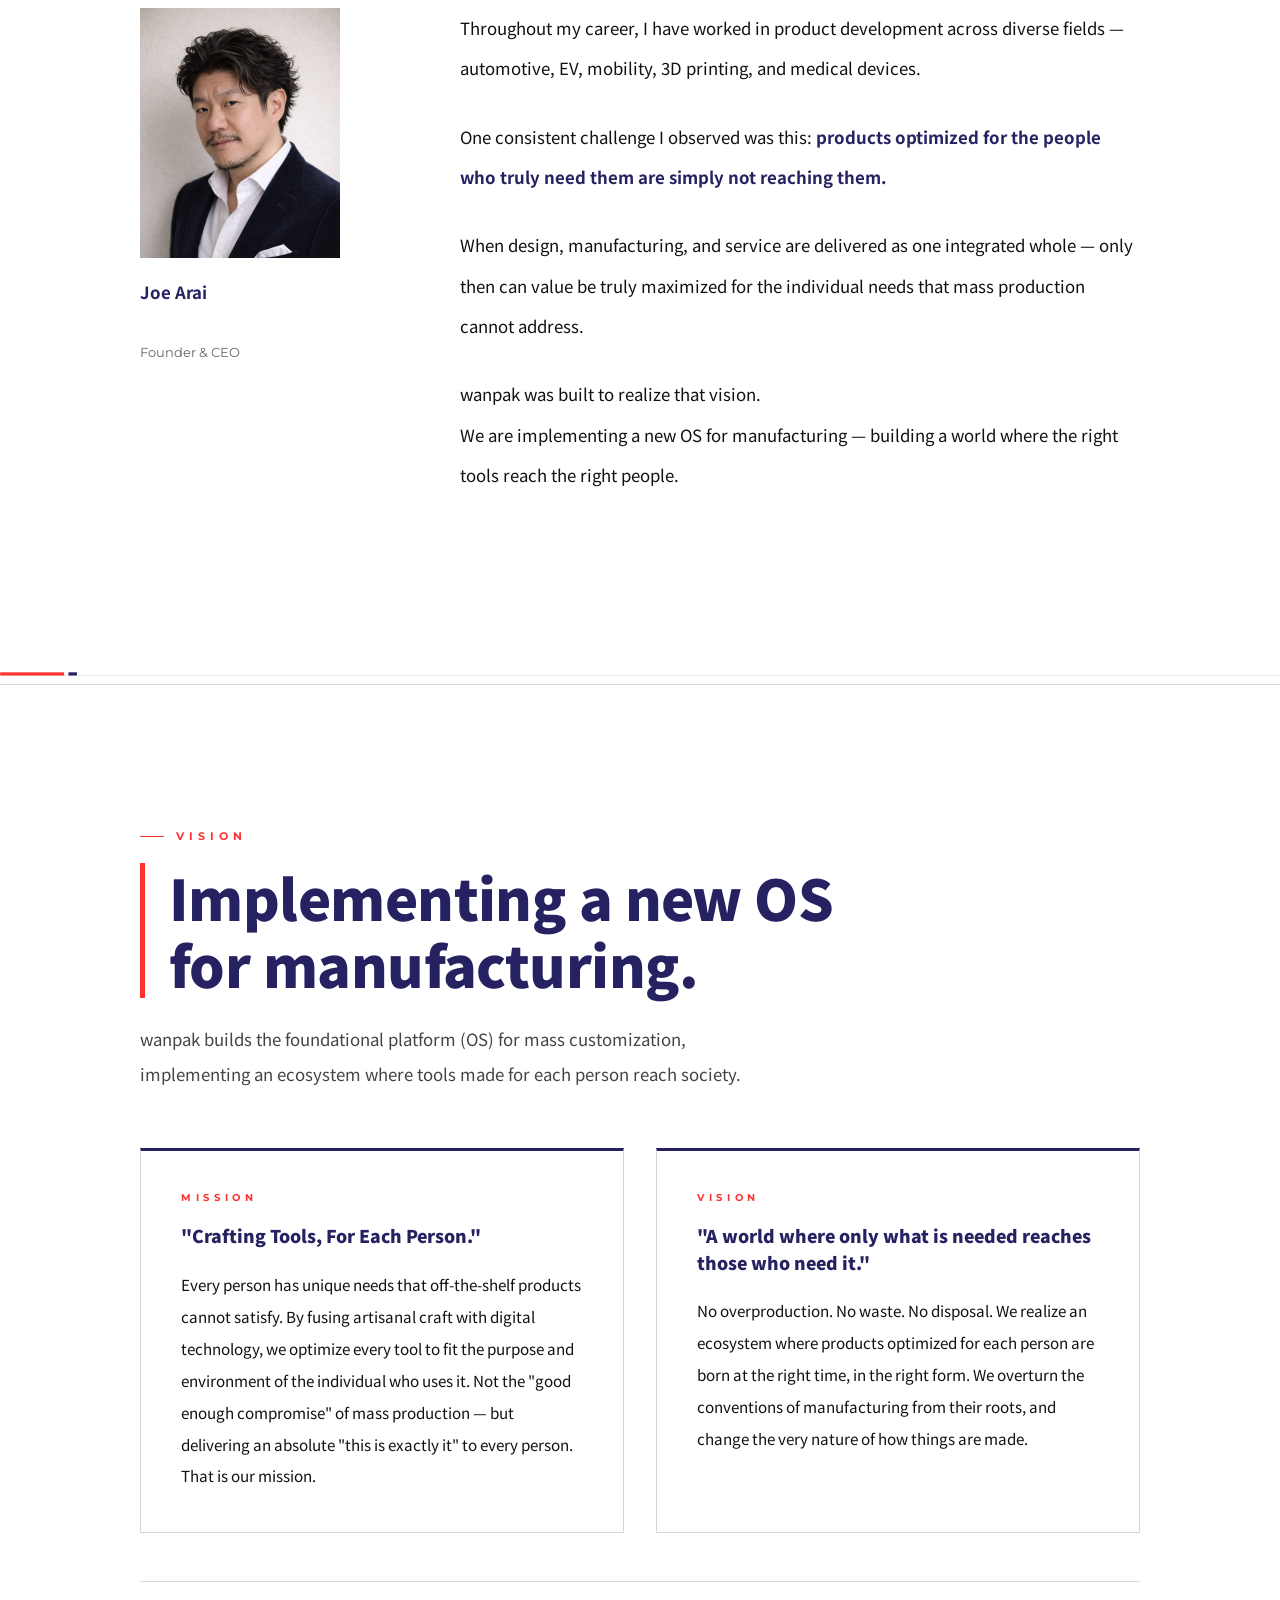
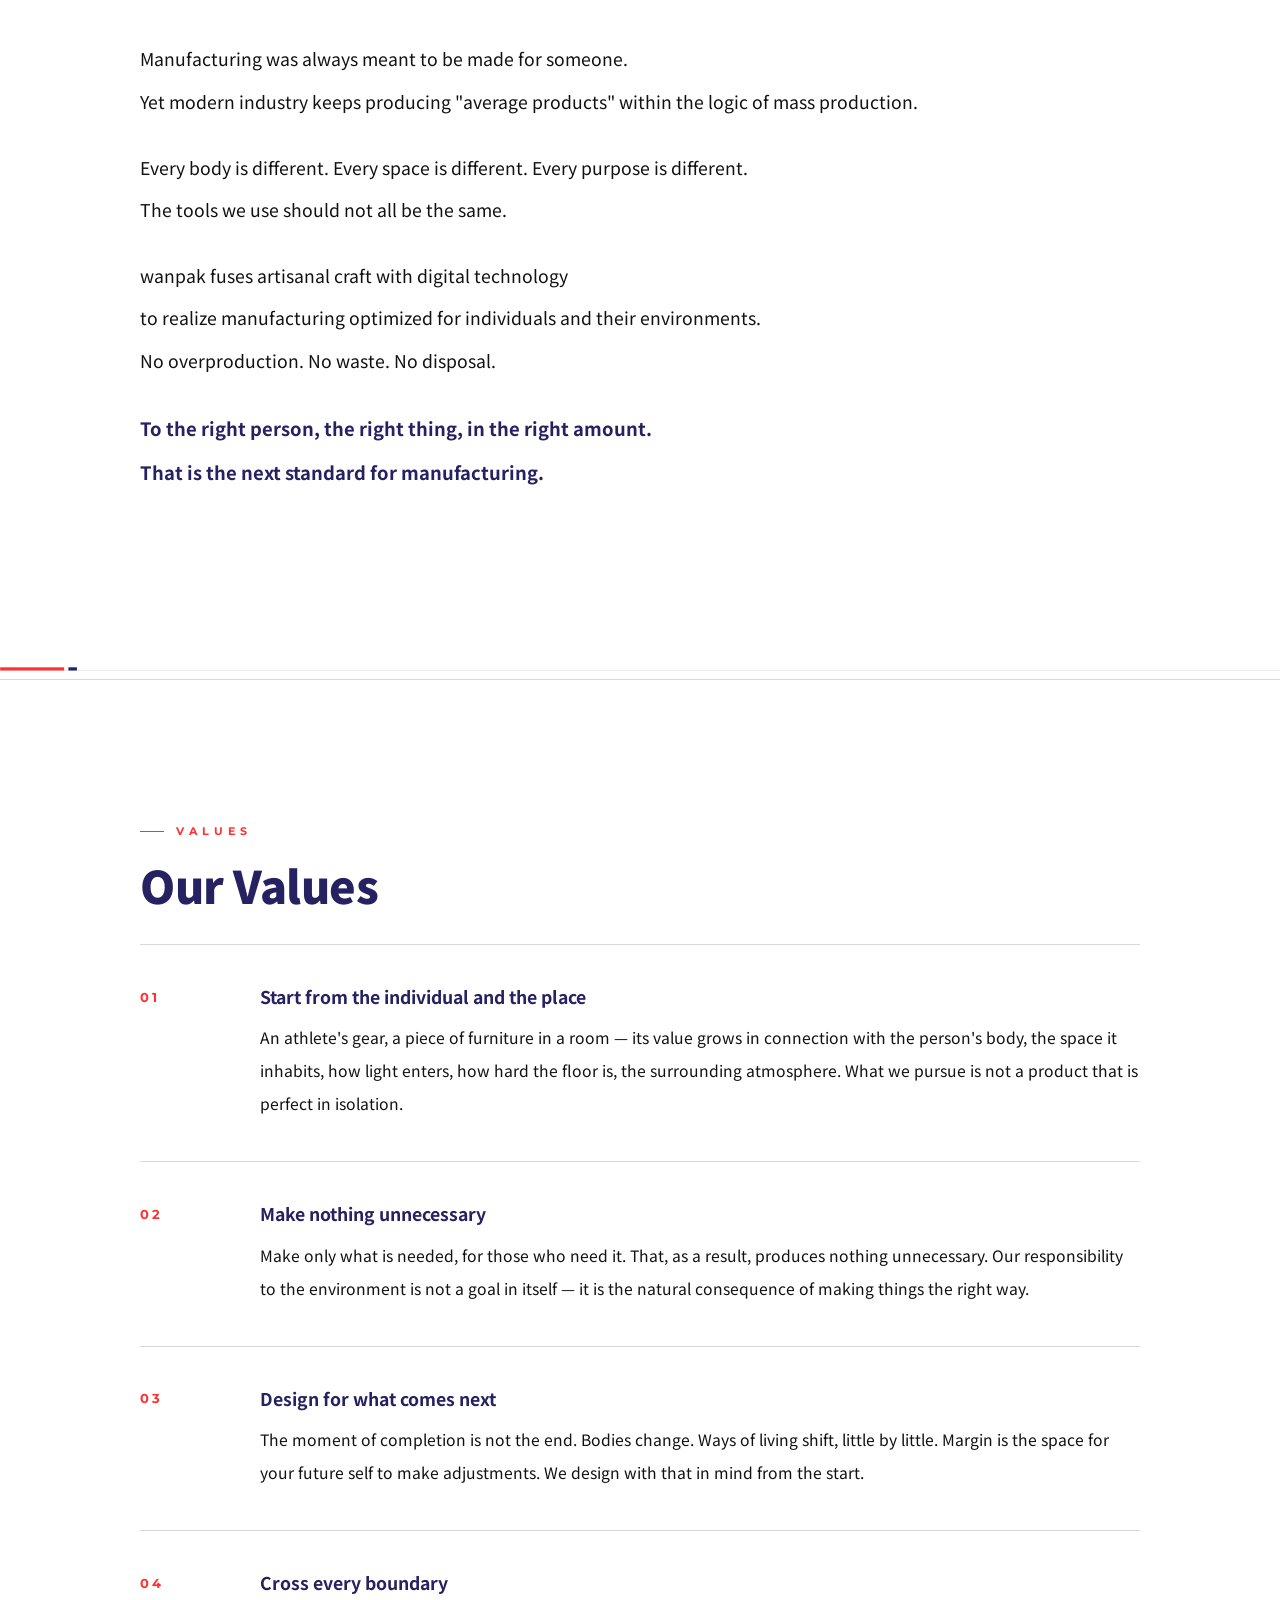
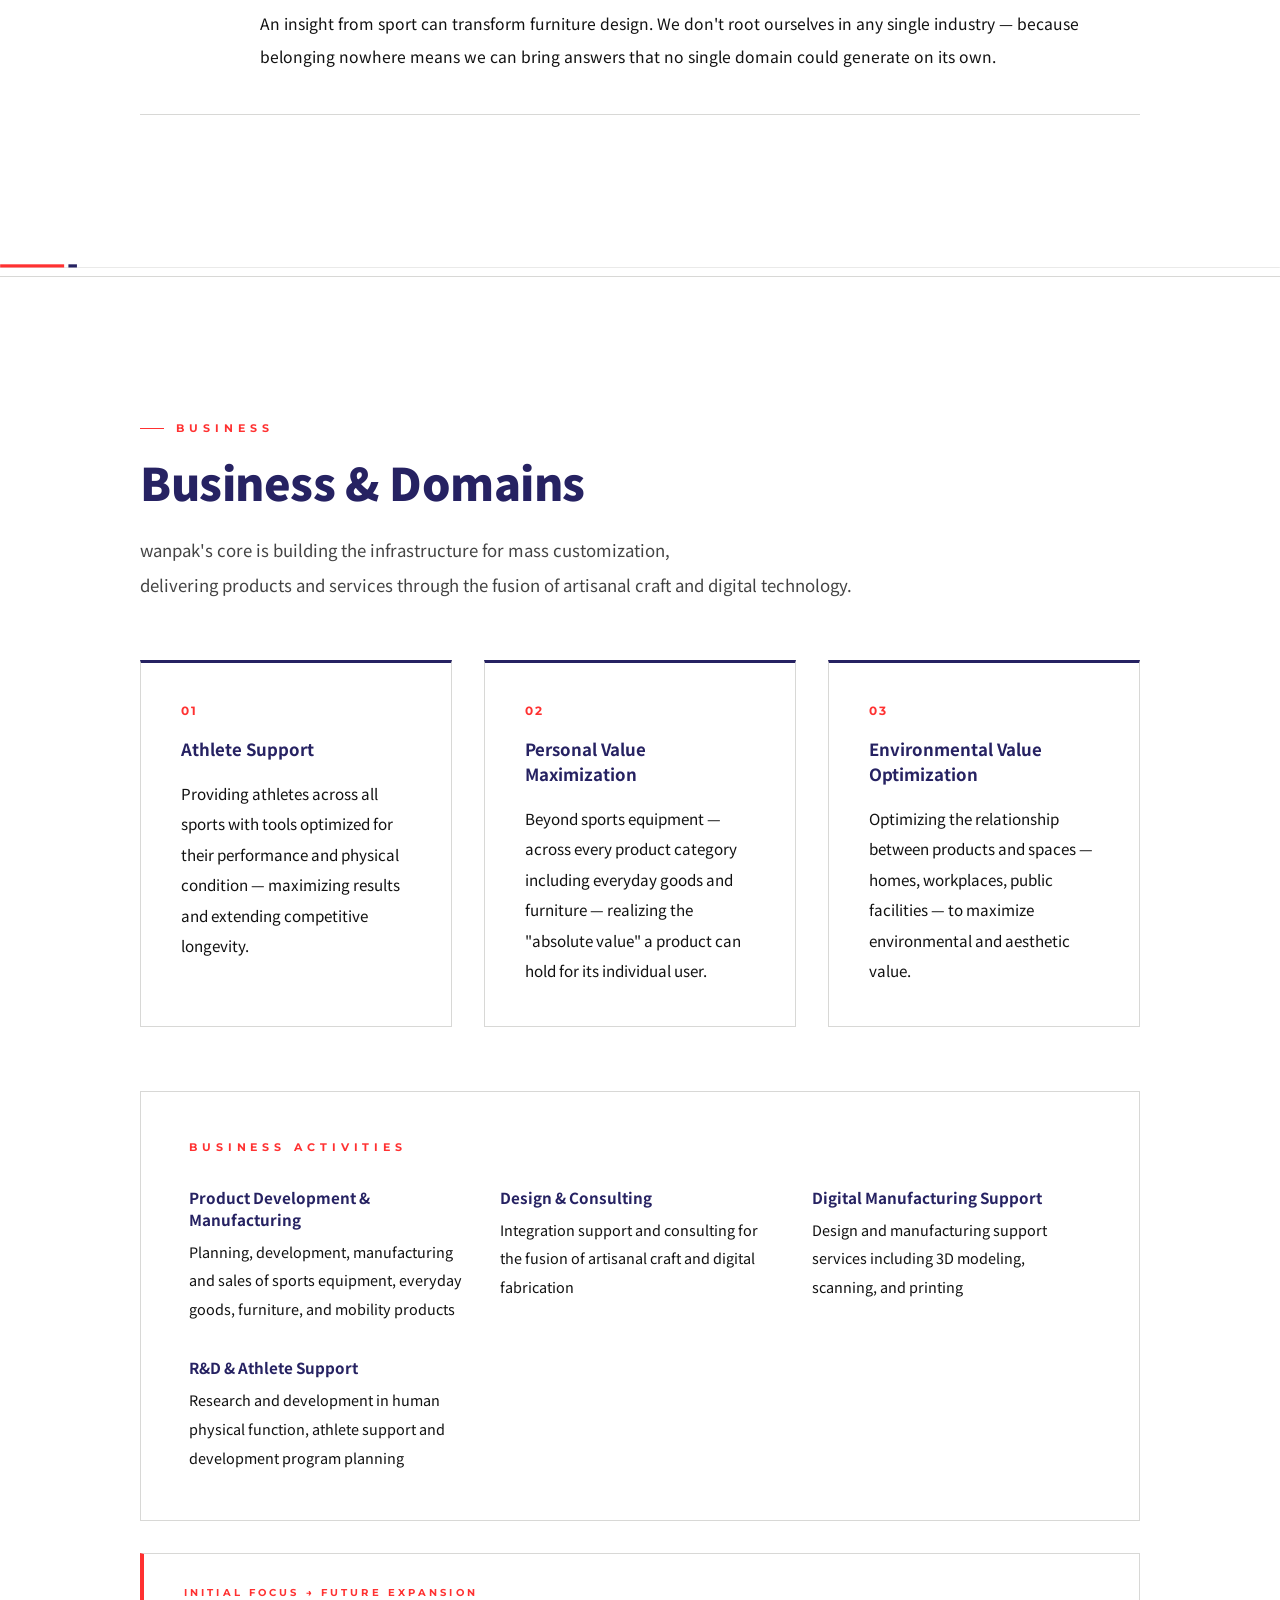
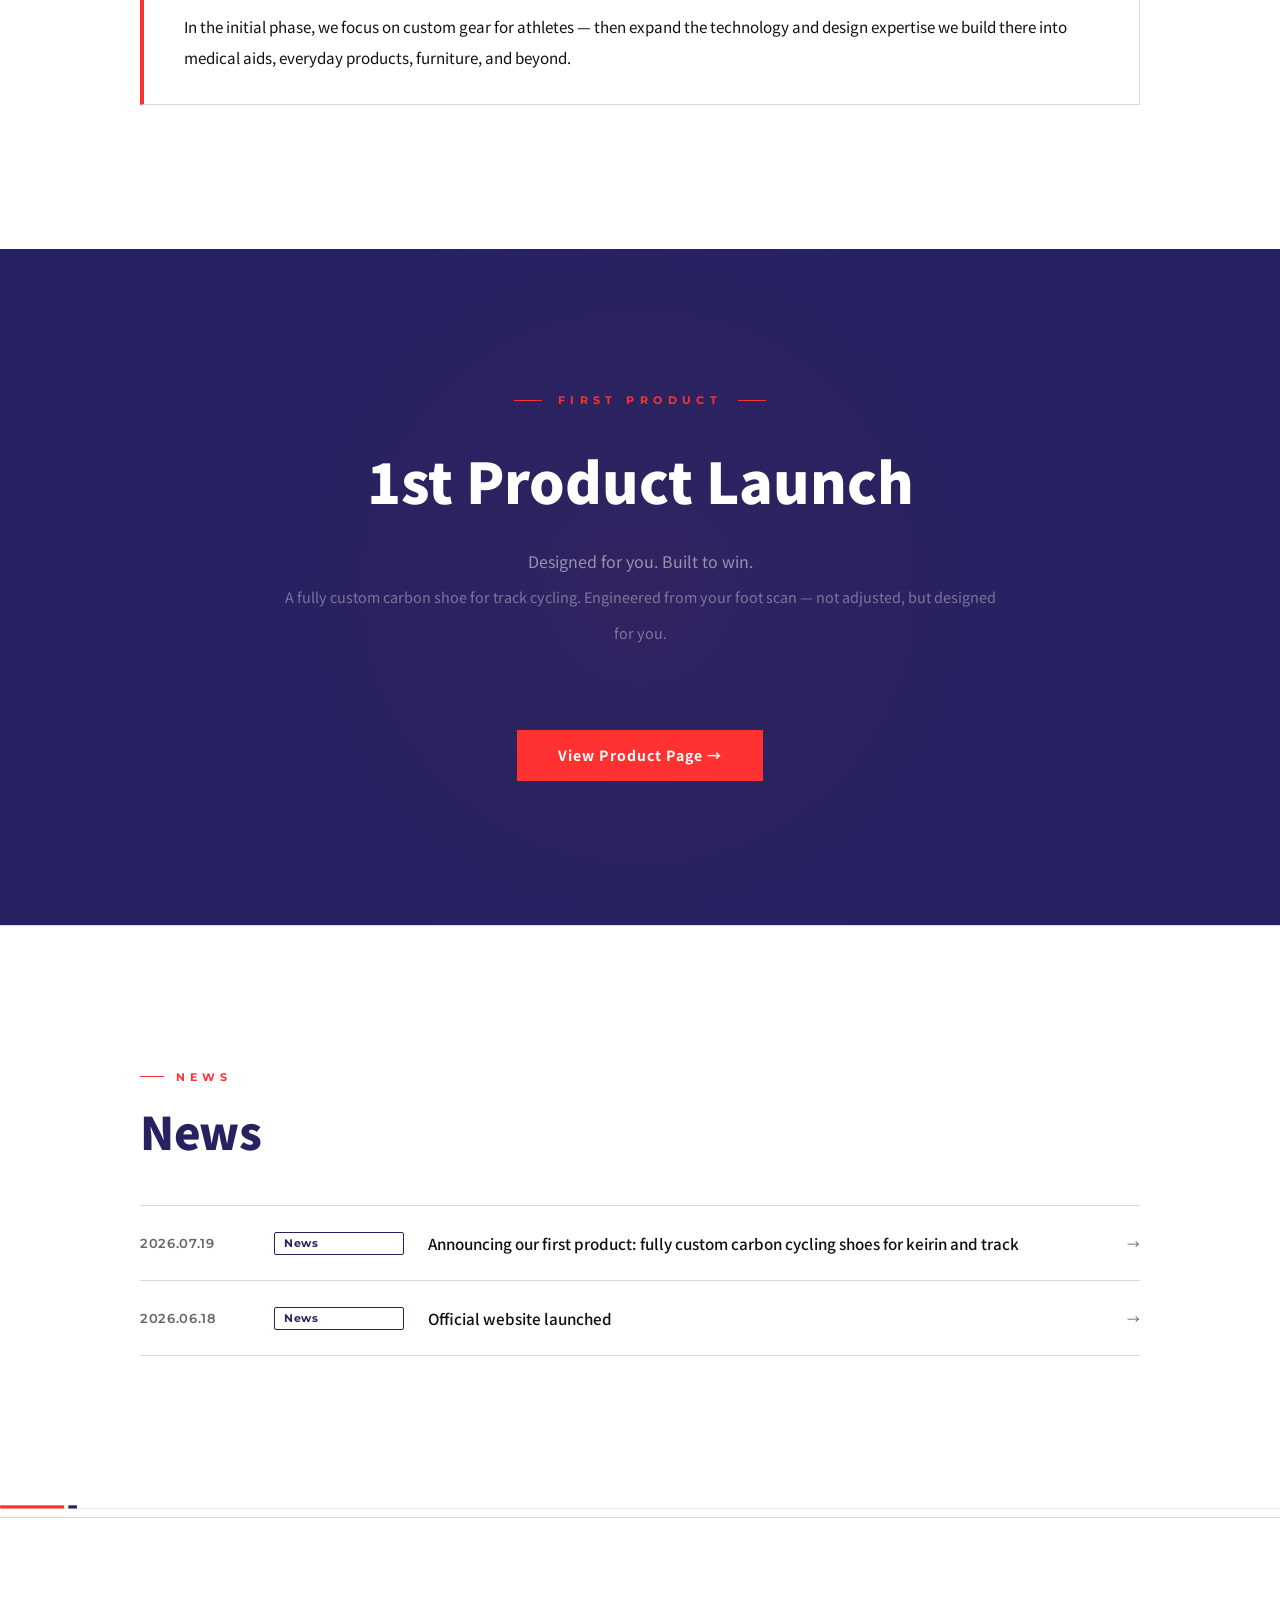
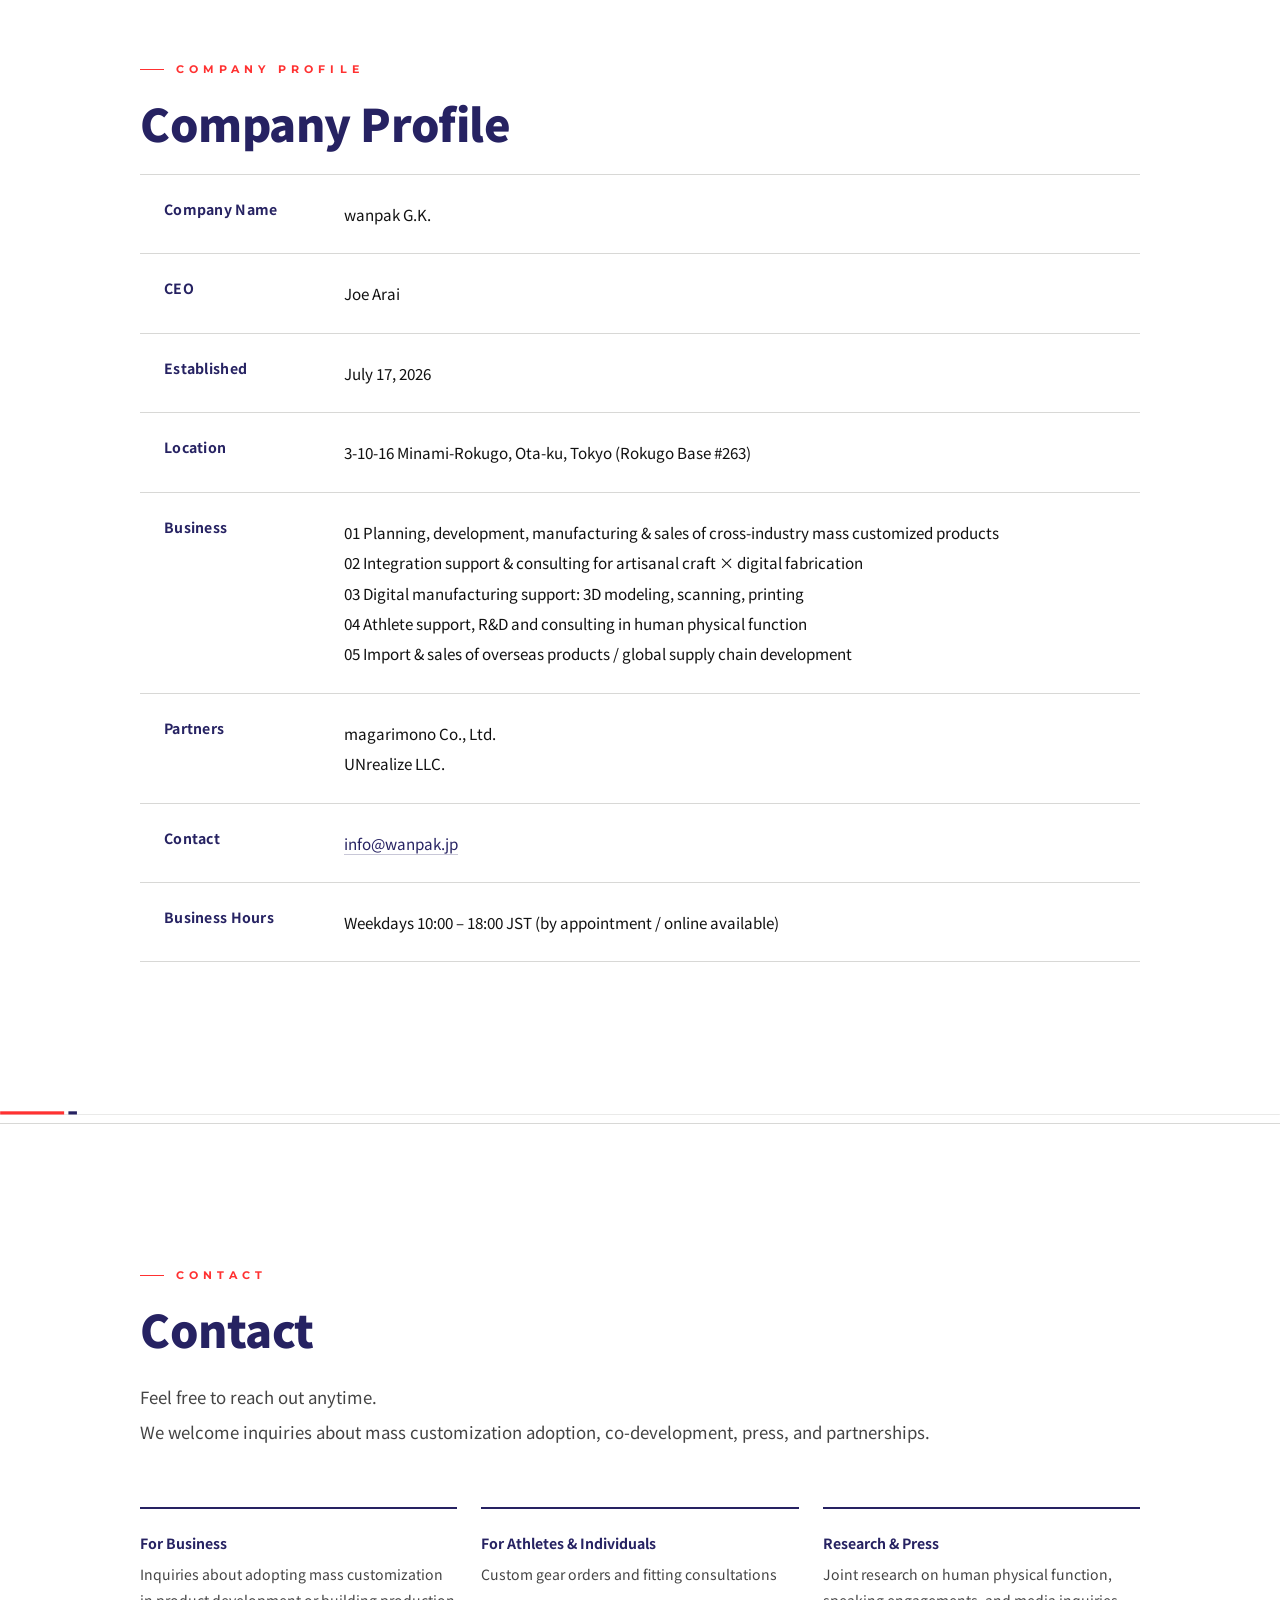
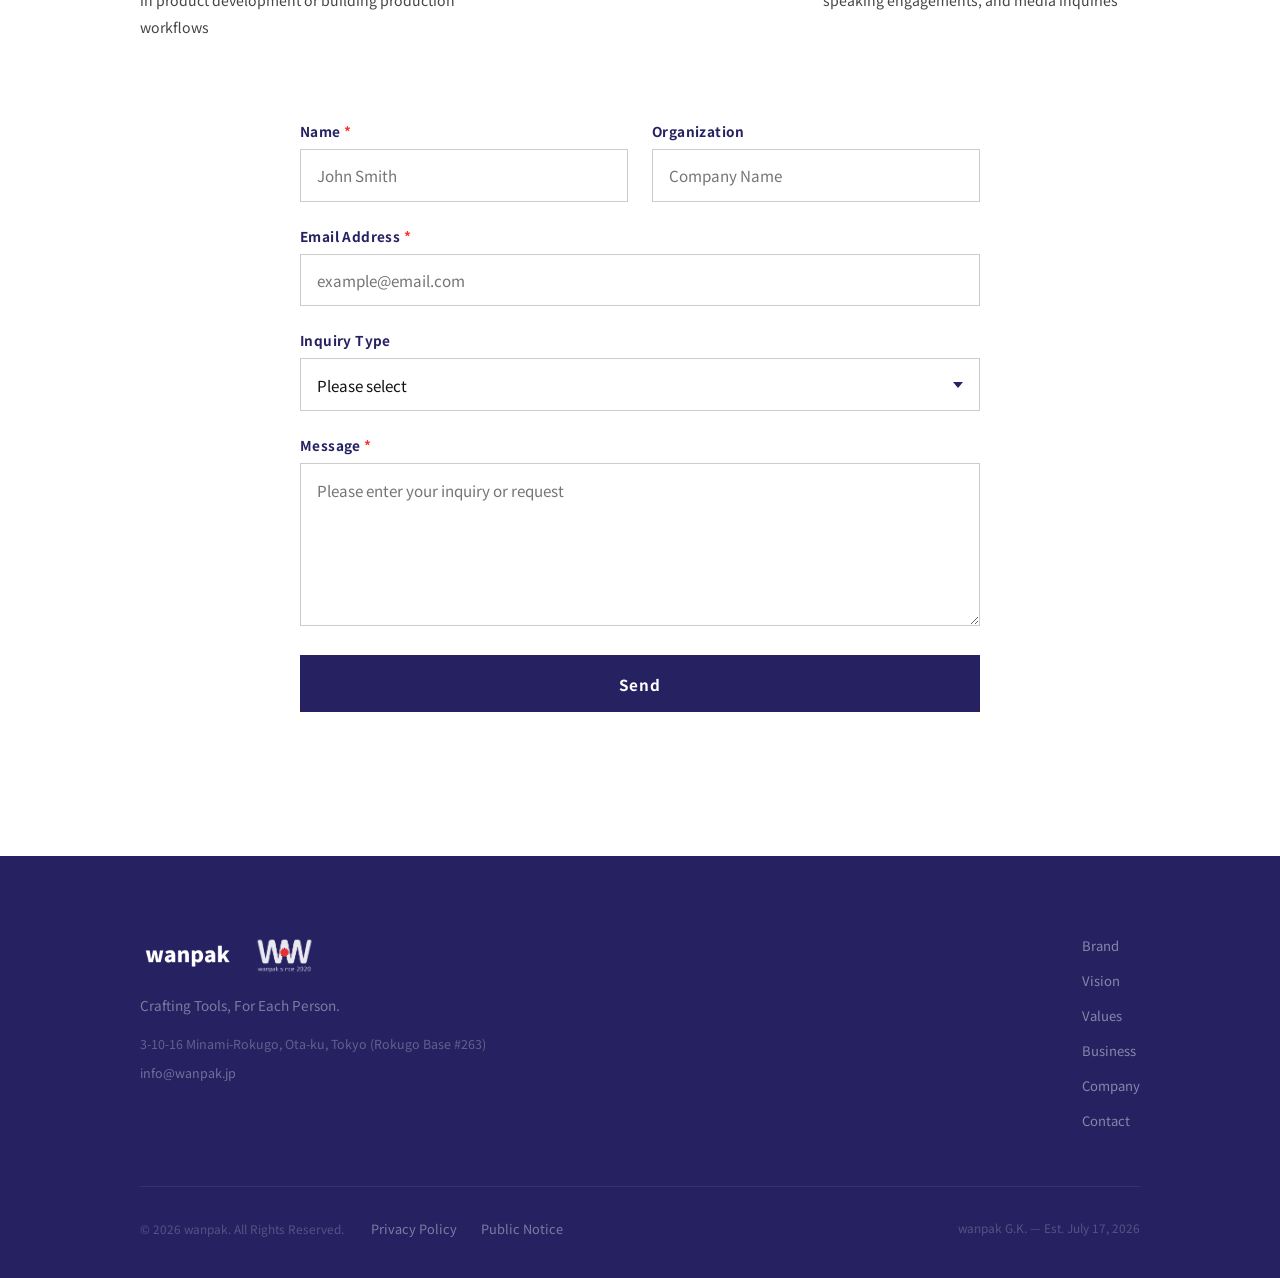
==== commit d4c60d30: "フッターに電子公告リンク追加(index/en)＝ブライト(コンプラ)依頼 ブライト依頼(7/22): トップ(index.html)とEN版フッターに電子公告への導線を追加(現状privacyのみ)" ====
--- a/en/index.html
+++ b/en/index.html
@@ -5,7 +5,10 @@
   <meta name="viewport" content="width=device-width, initial-scale=1.0">
   <title>wanpak | Crafting Tools, For Each Person.</title>
   <meta name="description" content="wanpak is a mass customization platform that creates tools made for each individual person. Artisanal craft × digital technology. Launching July 19, 2026.">
-  <meta name="robots" content="noindex, nofollow">
+  <link rel="canonical" href="https://wanpak.jp/en/">
+  <link rel="alternate" hreflang="ja" href="https://wanpak.jp/">
+  <link rel="alternate" hreflang="en" href="https://wanpak.jp/en/">
+  <link rel="alternate" hreflang="x-default" href="https://wanpak.jp/">
   <meta property="og:title" content="wanpak | Crafting Tools, For Each Person.">
   <meta property="og:description" content="Good enough is no longer good enough. wanpak delivers tools optimized for each individual through mass customization.">
   <meta property="og:type" content="website">
@@ -612,7 +615,7 @@
       <p>We are building shoes that are not adjusted to fit you — they are designed from the ground up around you. Using precise measurements of your foot and a range of individual data, we tailor both fit and stiffness feel for each individual athlete. Your body's measurements determine everything about your shoes.</p>
       <p>The fusion of deep craftsmanship knowledge and digital fabrication technology allows us to deliver the performance that Japan's top athletes demand on the competition floor.</p>
       <p><strong>Timeline</strong><br>Beginning in 2027, we will provide prototype shoes to top keirin and track athletes for evaluation. Full-scale production and orders are scheduled to begin in 2028.</p>
-      <p>Learn more on our <a href="/product.html">Product page</a>. To receive updates, please subscribe via the "Stay Updated" button on this page.</p>
+      <p>Learn more on our <a href="/en/product.html">Product page</a>. To receive updates, please subscribe via the "Stay Updated" button on this page.</p>
     </div>
   </template>
 
@@ -651,7 +654,7 @@
         </nav>
       </div>
       <div class="footer-bottom">
-        <p>© 2026 wanpak. All Rights Reserved. <a href="../privacy.html" style="color:rgba(255,255,255,0.4);margin-left:1.5rem;font-size:0.8rem;">Privacy Policy</a></p>
+        <p>© 2026 wanpak. All Rights Reserved. <a href="../privacy.html" style="color:rgba(255,255,255,0.4);margin-left:1.5rem;font-size:0.8rem;">Privacy Policy</a><a href="/koukoku" style="color:rgba(255,255,255,0.4);margin-left:1.5rem;font-size:0.8rem;">Public Notice</a></p>
         <p>wanpak G.K. — Est. July 17, 2026</p>
       </div>
     </div>
